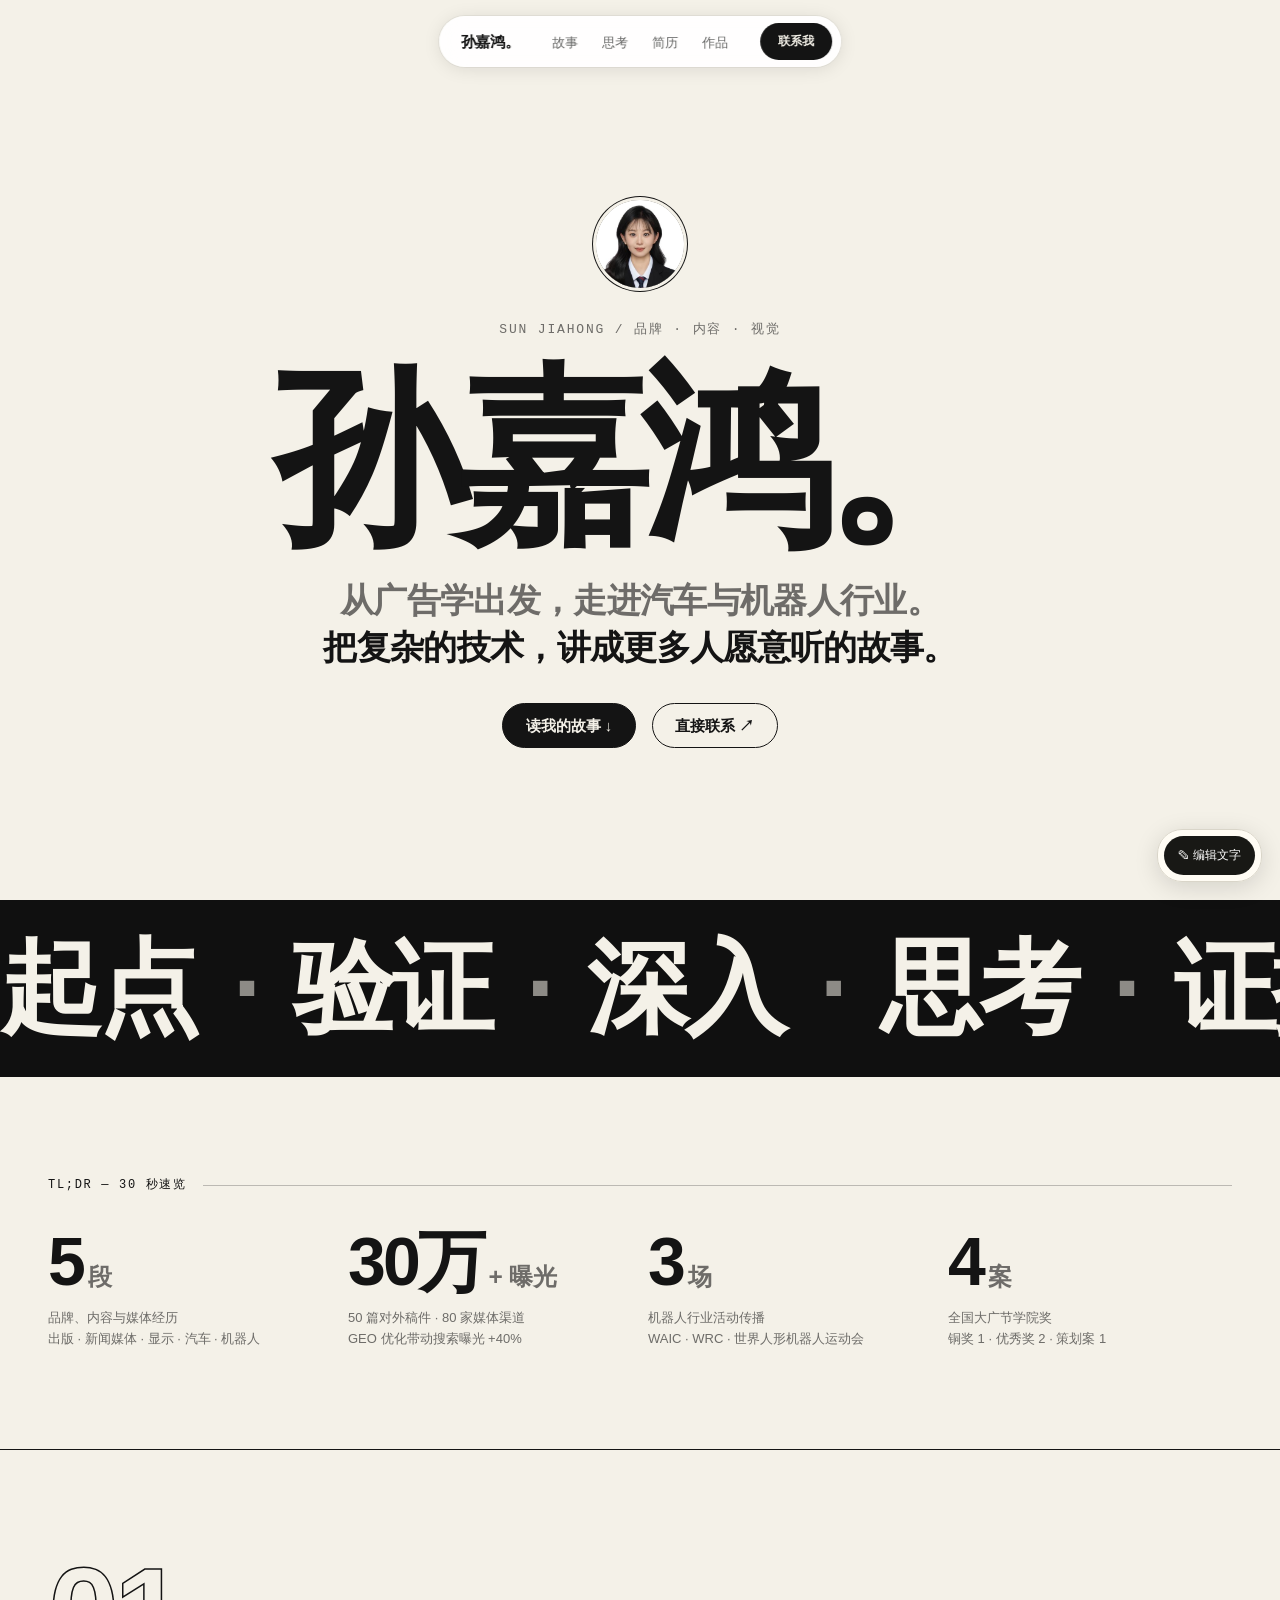
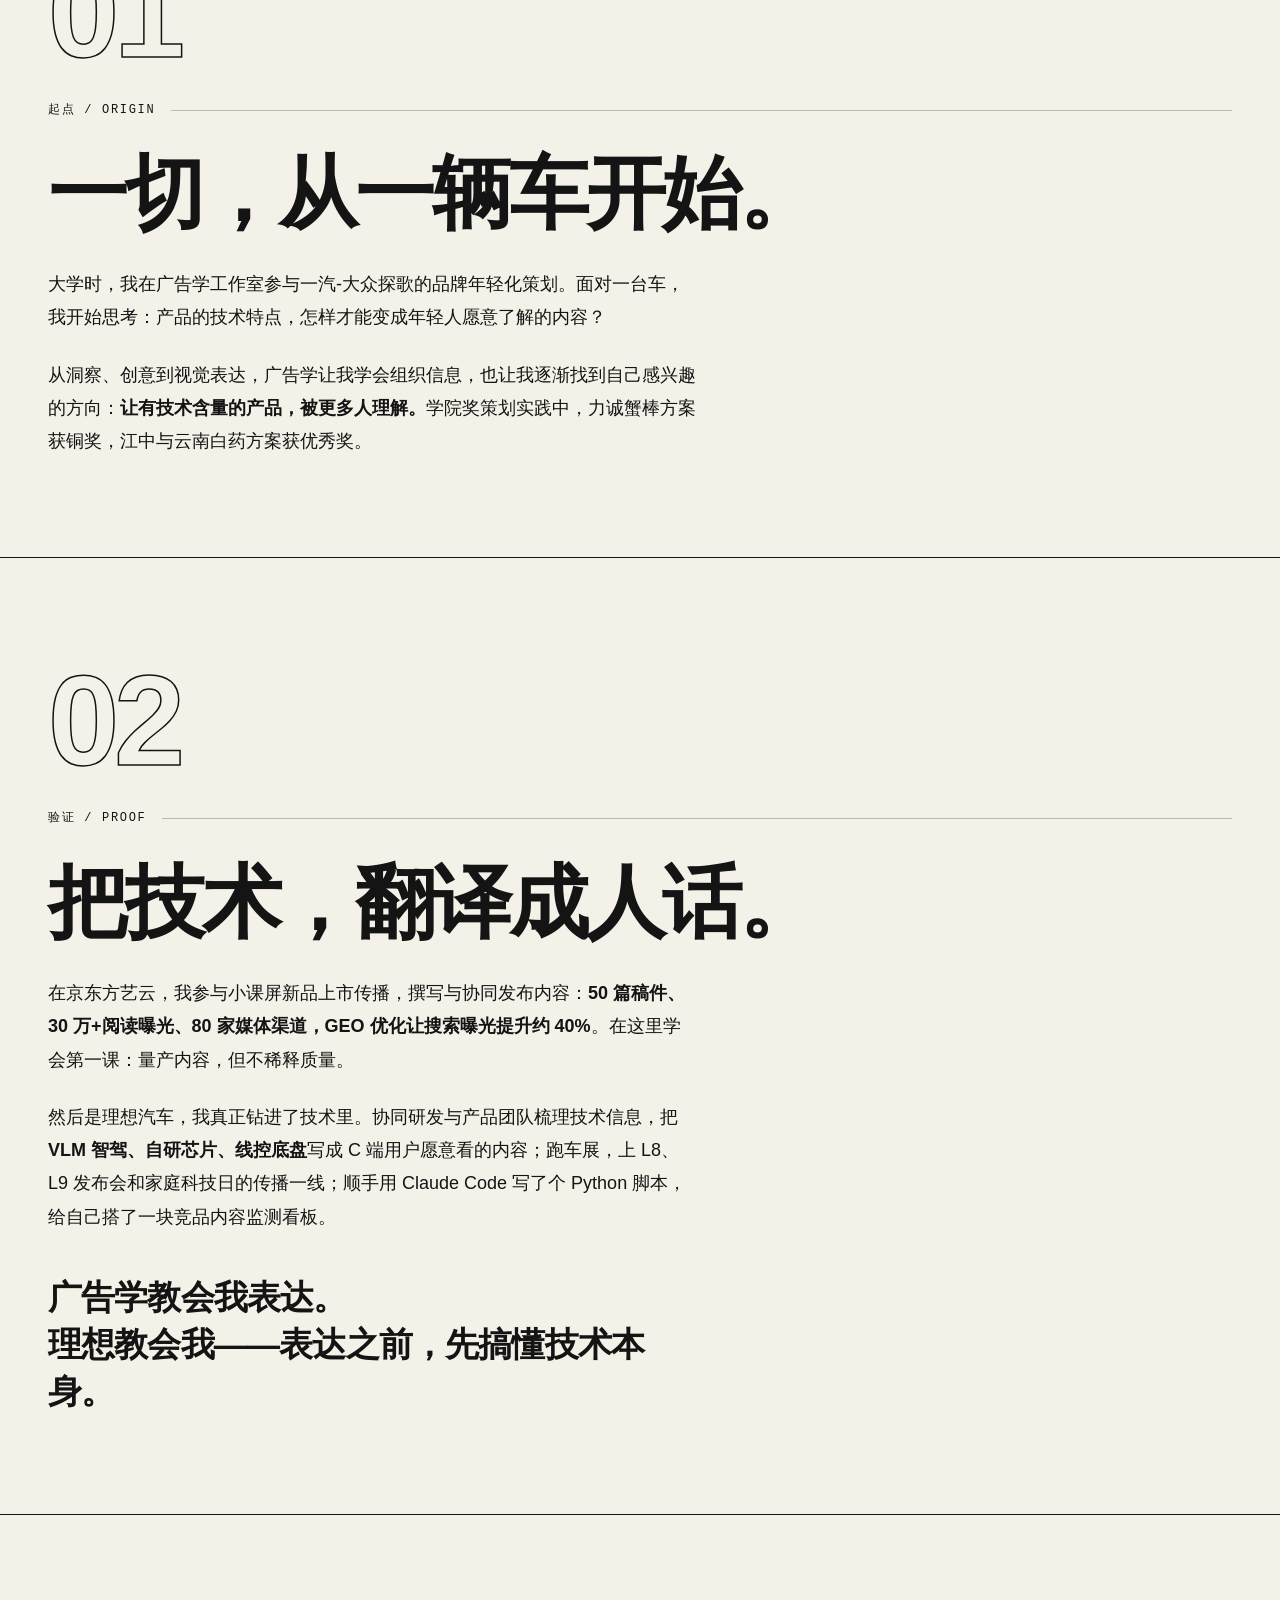
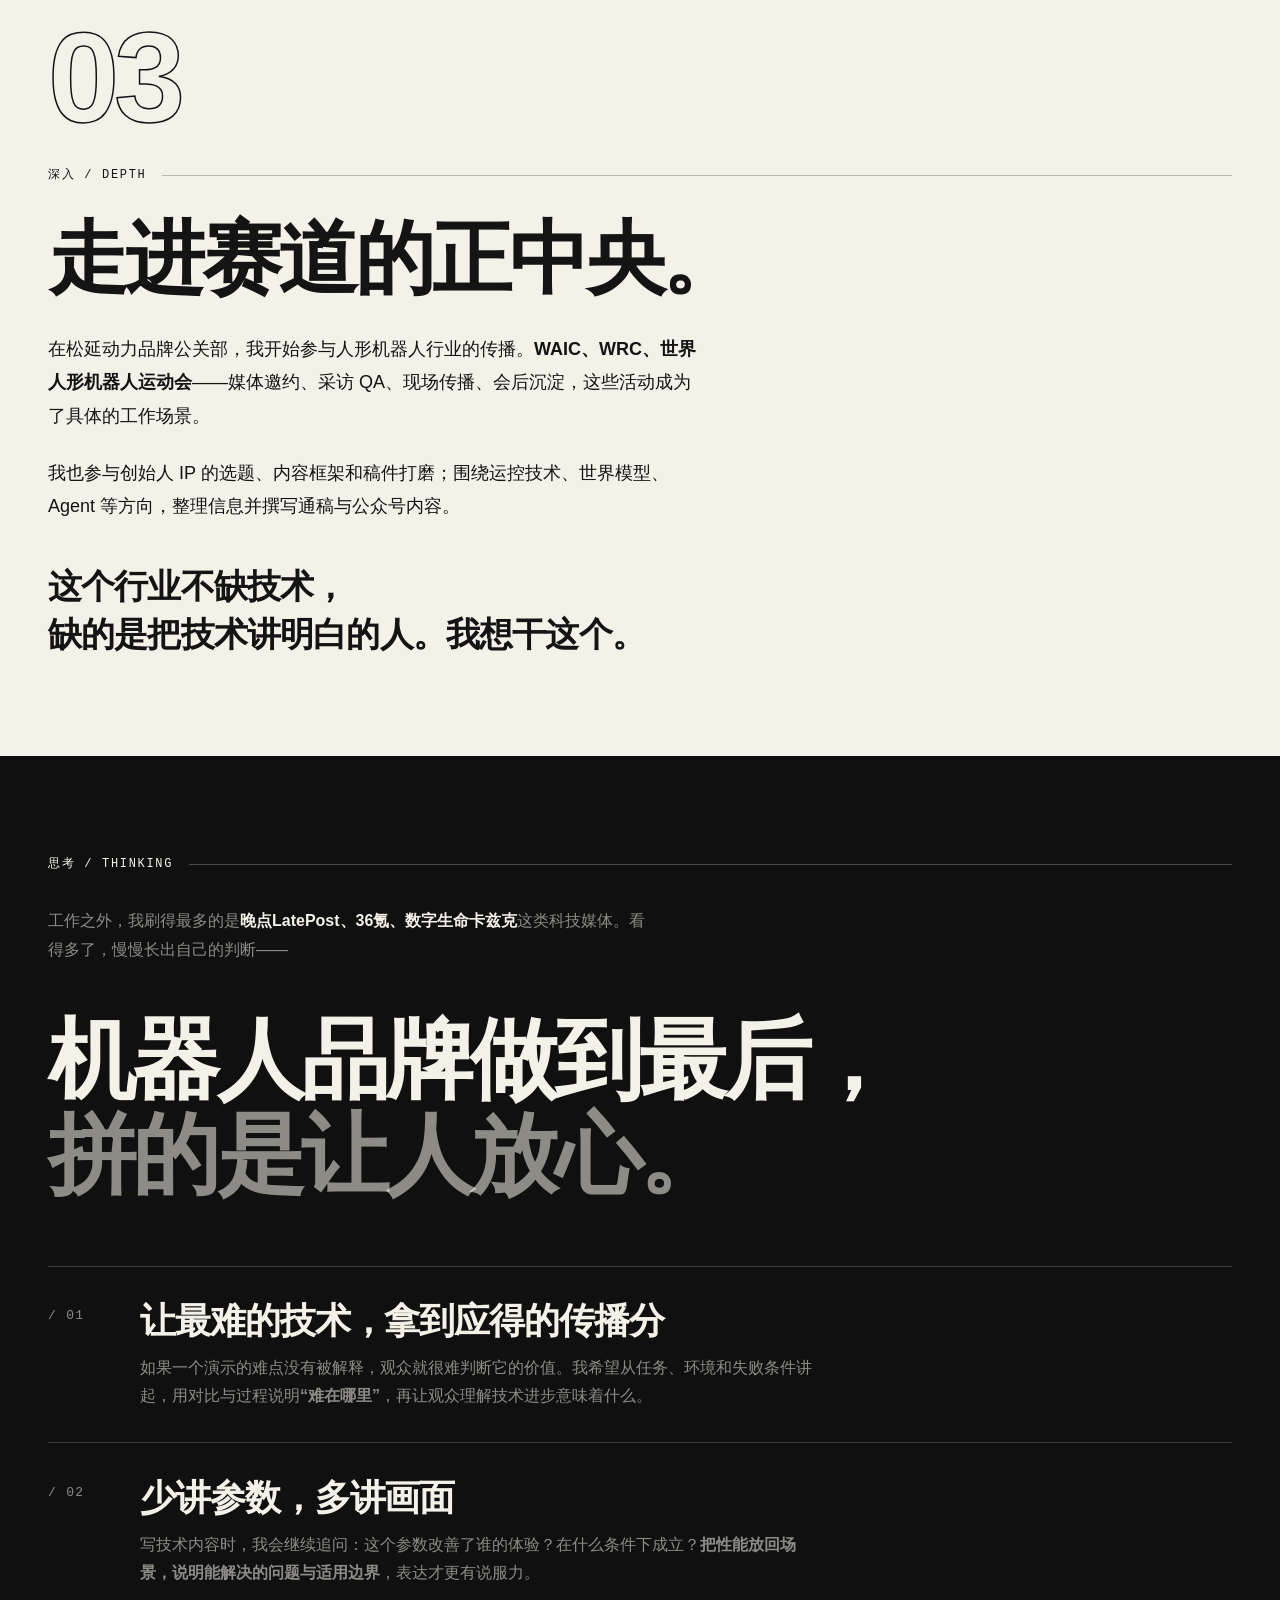
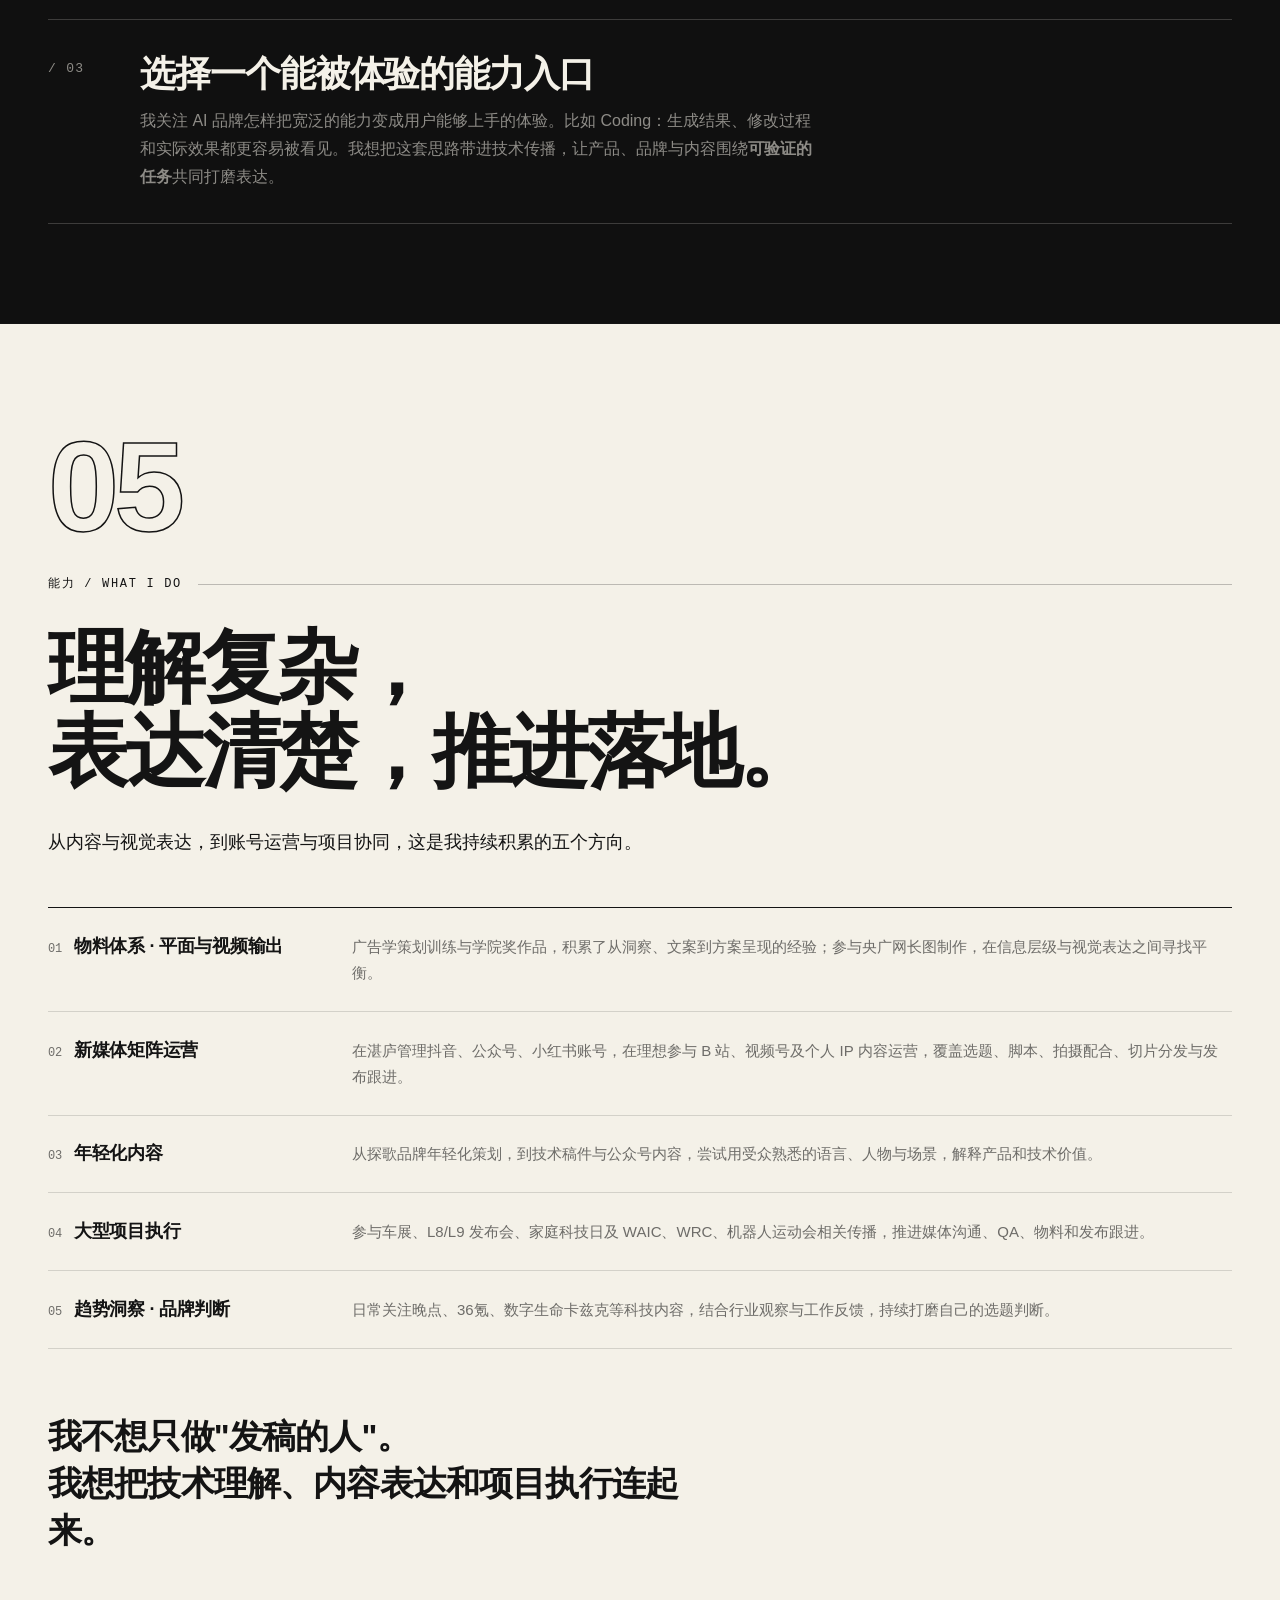
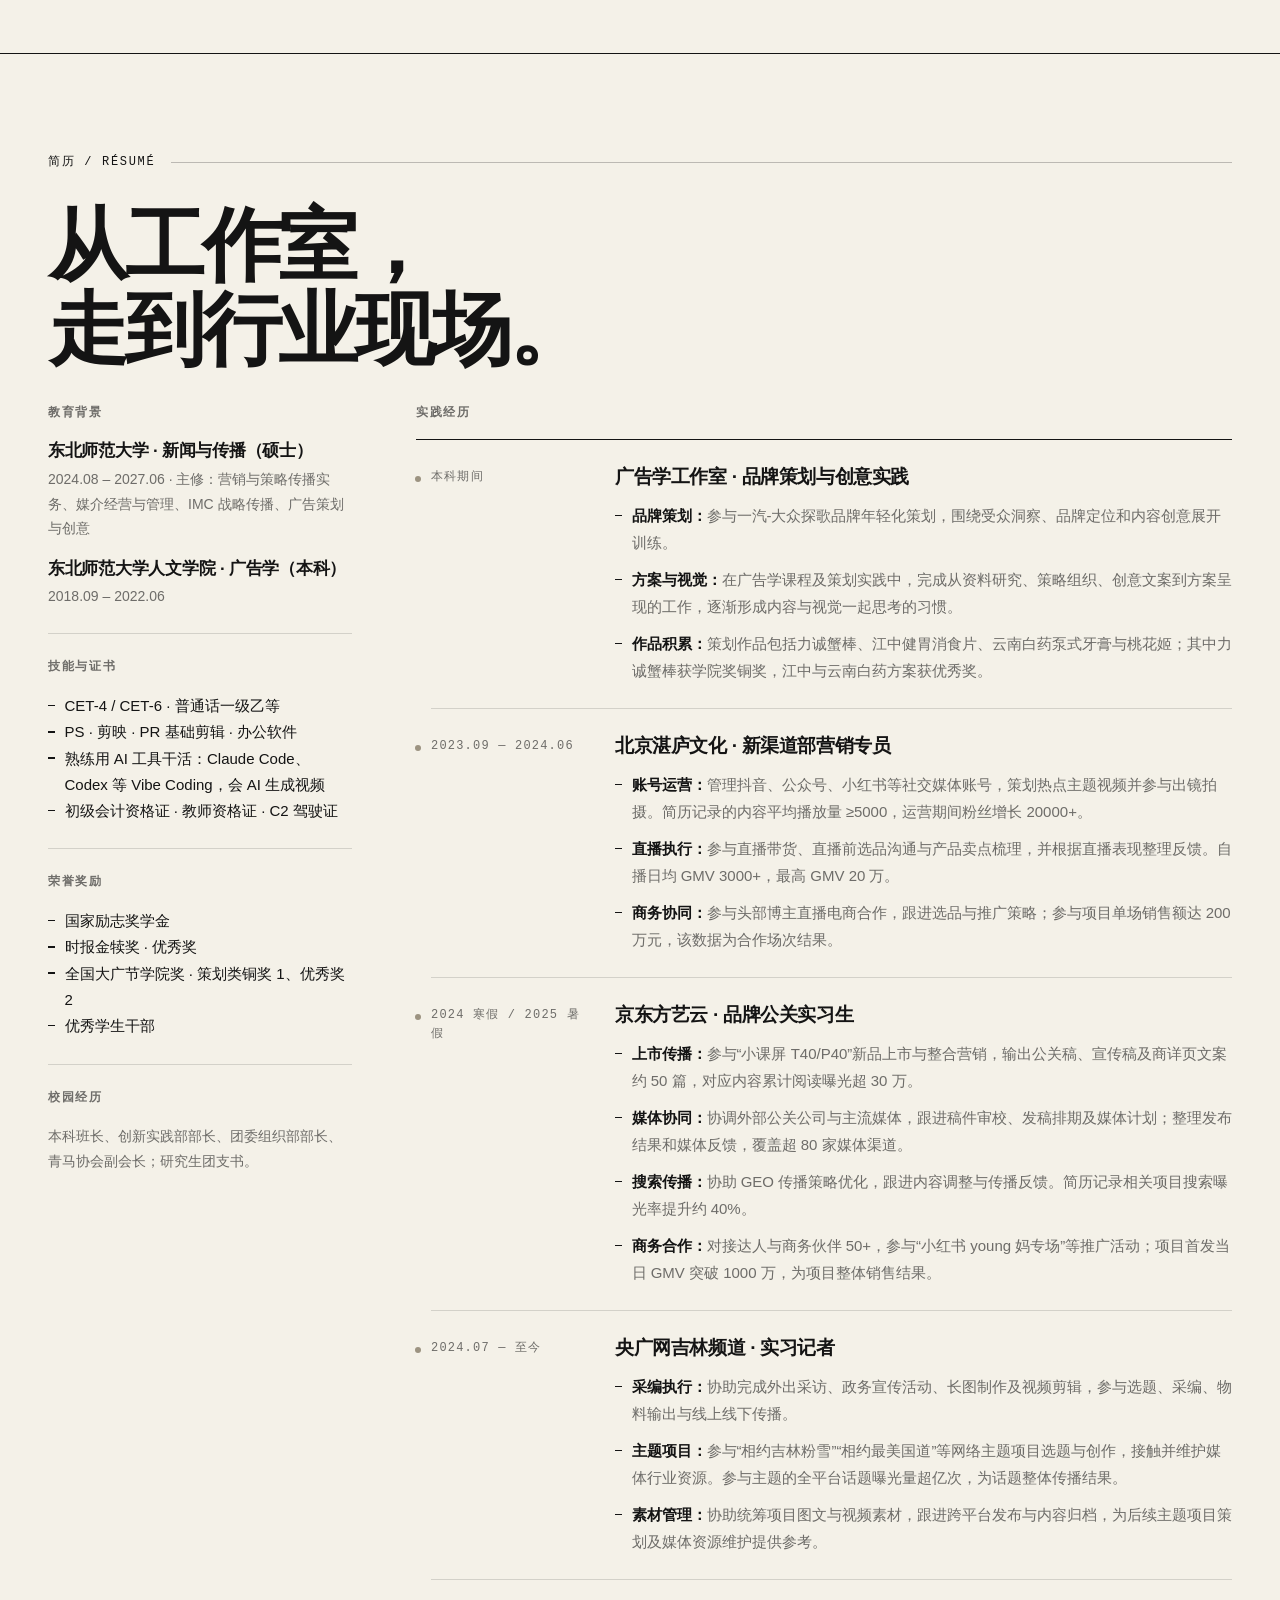
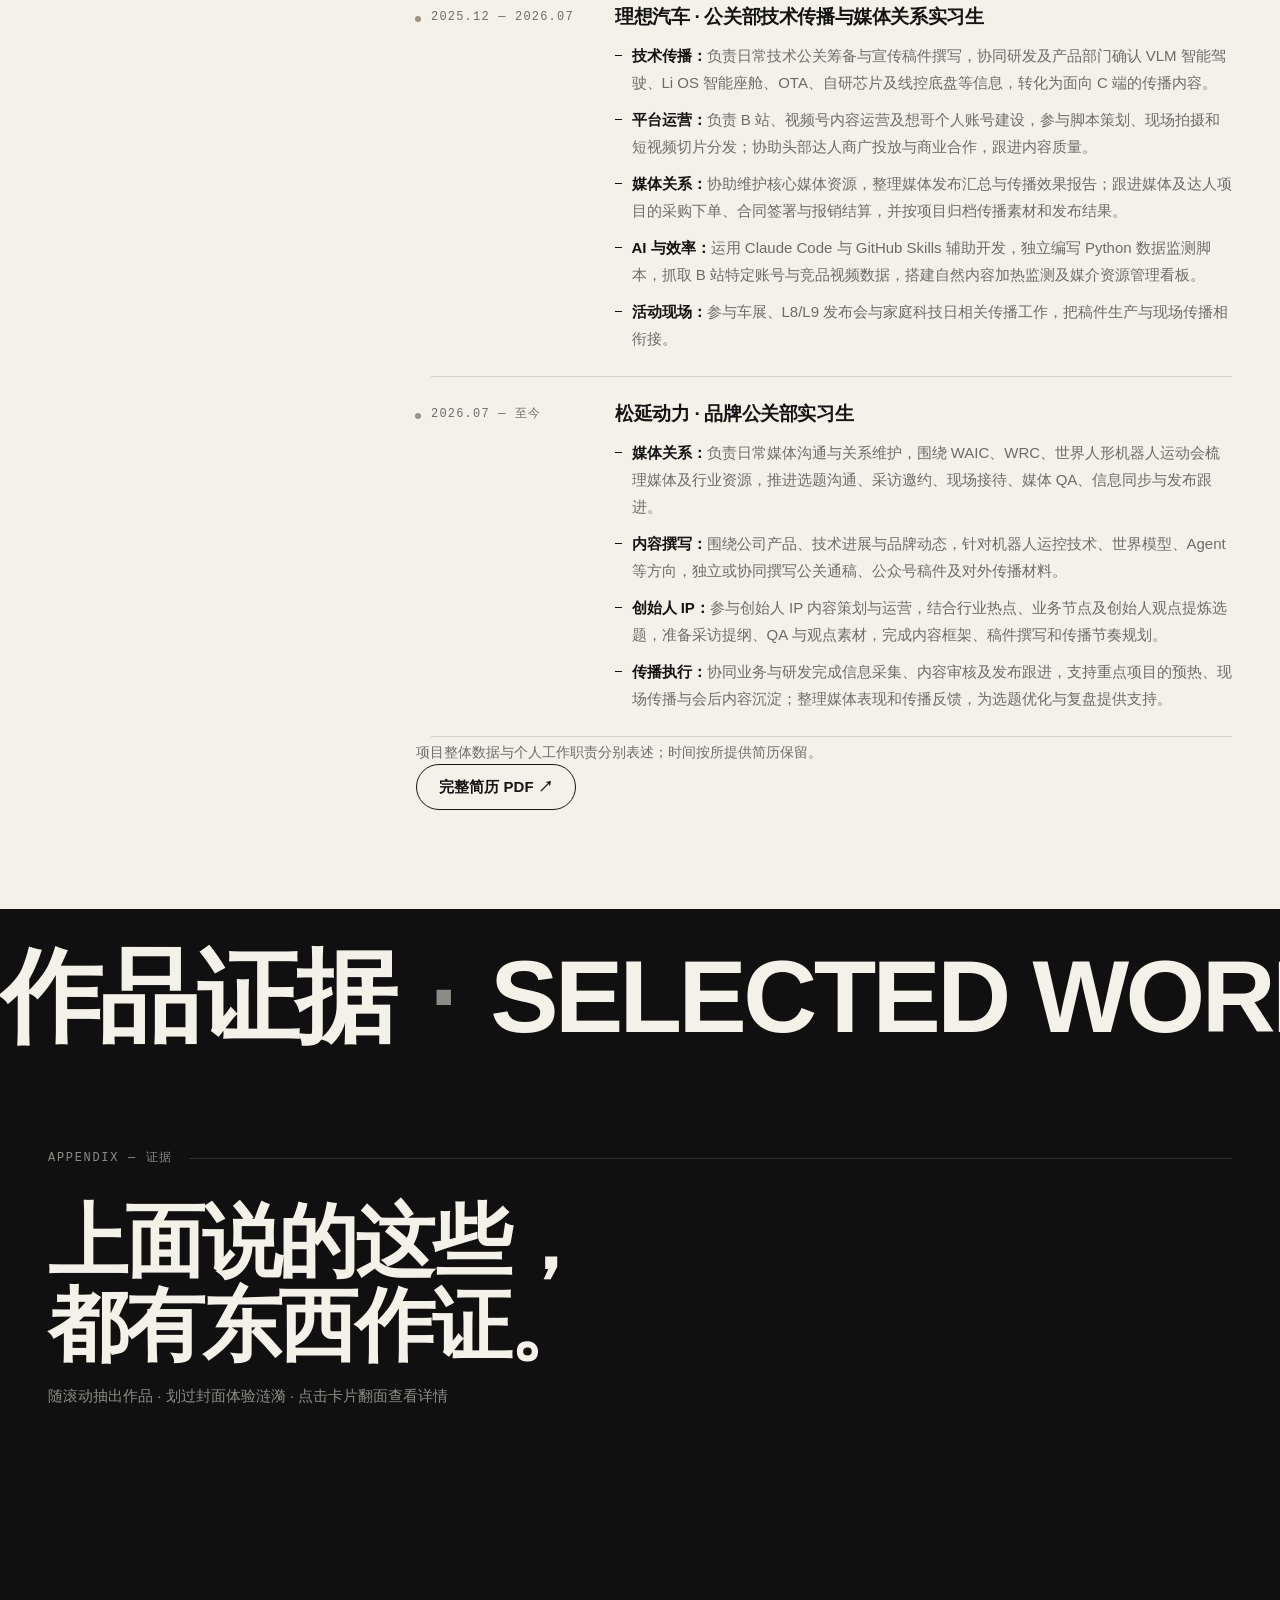
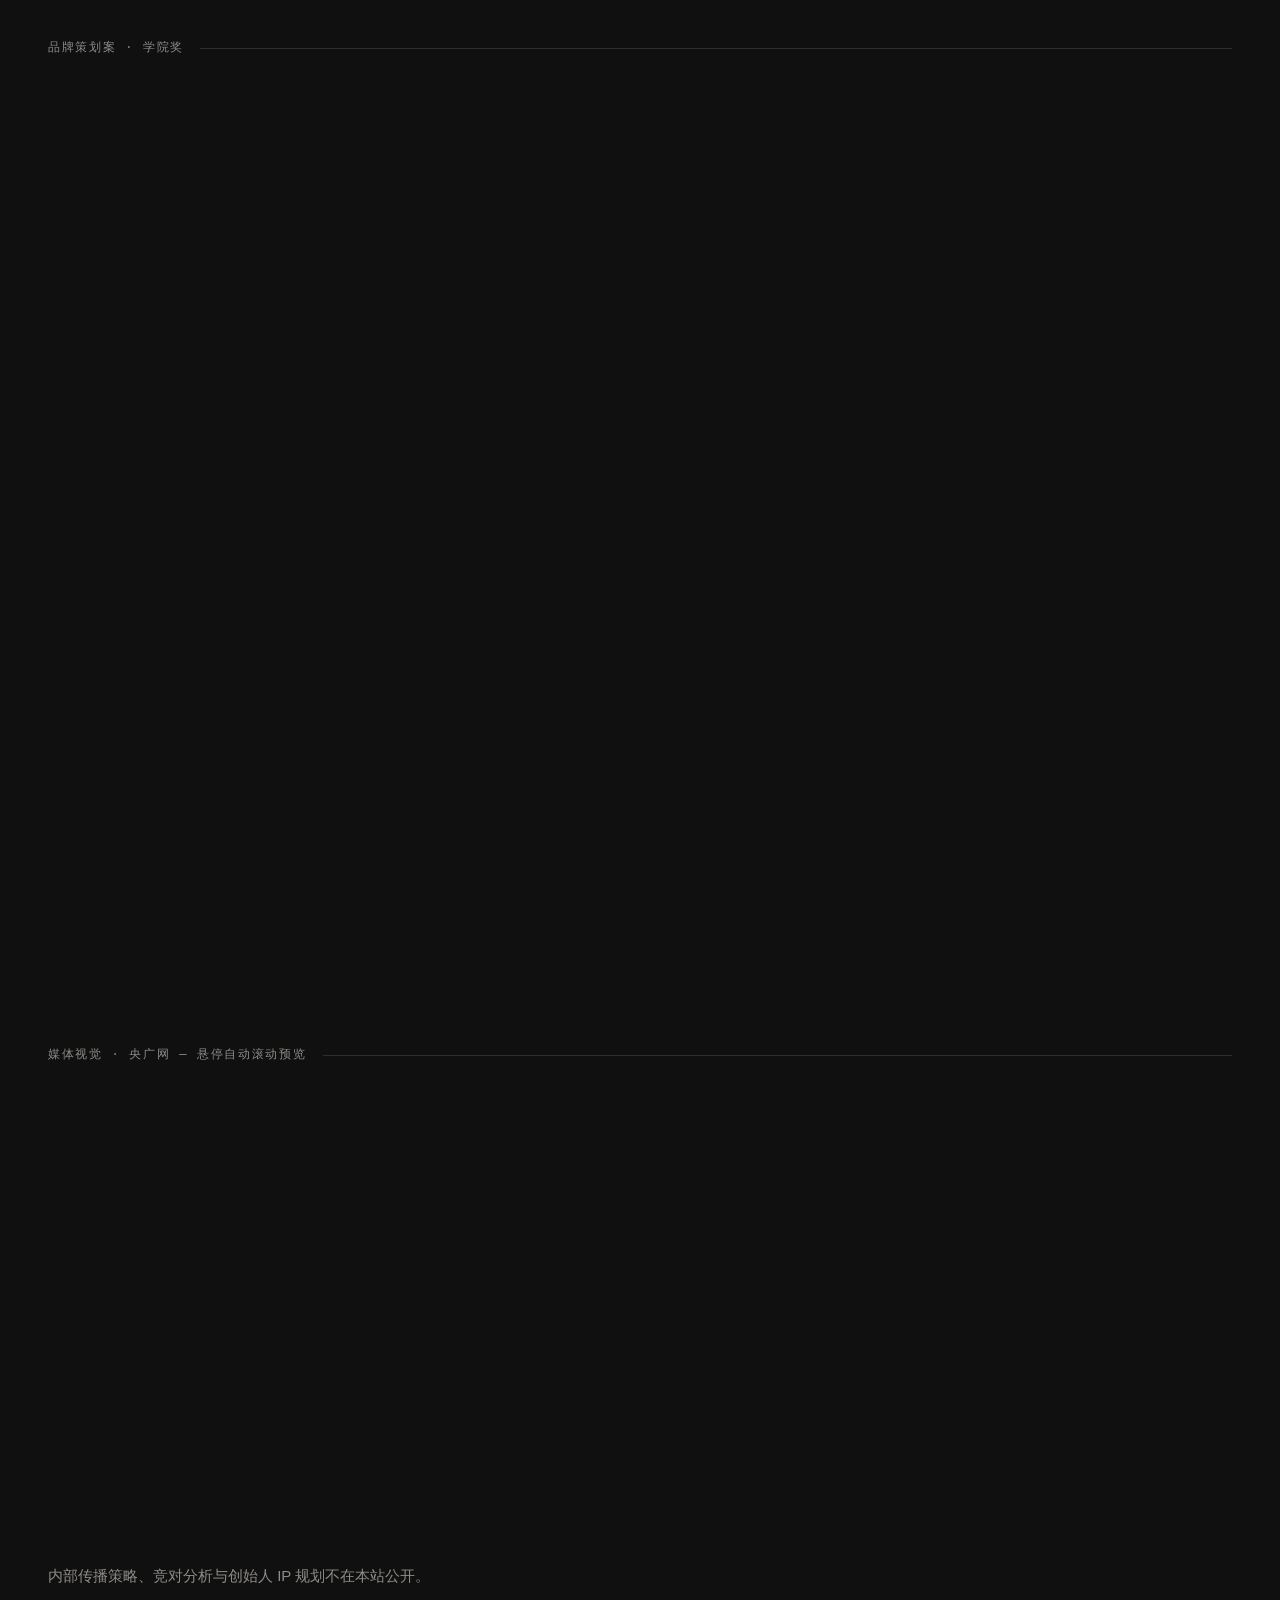
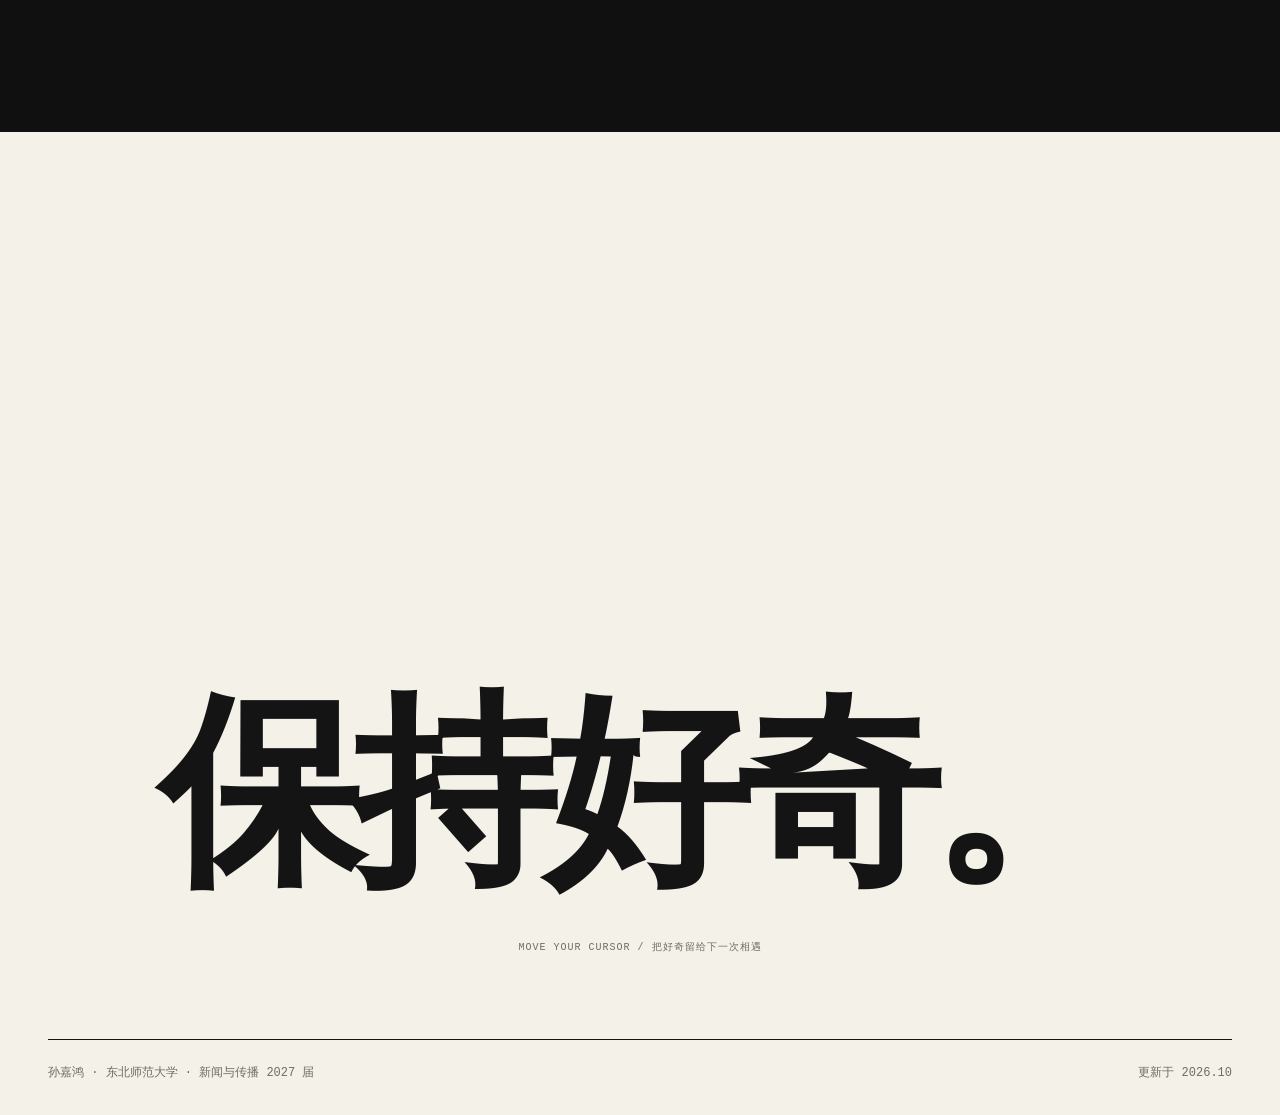
==== index.html @ dad691e2 "Initial commit: personal portfolio site (static build)" ====
<!DOCTYPE html>
<html lang="zh-CN">
<head>
<meta charset="UTF-8">
<meta name="viewport" content="width=device-width, initial-scale=1.0">
<title>孙嘉鸿｜品牌、内容与视觉</title>
<meta name="description" content="孙嘉鸿的职业叙事作品集：从广告学到人形机器人赛道，一个技术品牌传播者的起点、验证、深入与思考。">
<style>
/* ============ TOKENS (paper & ink) ============ */
:root{
  --paper: #f4f1e8;
  --paper-soft: #ece9de;
  --ink: #141414;
  --ink-dim: rgba(20,20,20,0.6);
  --ink-faint: rgba(20,20,20,0.14);
  --black: #101010;
  --onblack: #f4f1e8;
  --onblack-dim: rgba(244,241,232,0.55);
  --f-system: -apple-system, BlinkMacSystemFont, "SF Pro Display", "SF Pro Text", "PingFang SC", "Hiragino Sans GB", "Microsoft YaHei", "Noto Sans SC", sans-serif;
  --f-mono: ui-monospace, "SF Mono", Menlo, Consolas, monospace;
  --ease-out: cubic-bezier(0.22, 1, 0.36, 1);
  --s2:.5rem; --s3:.75rem; --s4:1rem; --s6:1.5rem; --s8:2rem; --s12:3rem; --s16:4rem; --s20:5rem;
}
/* ============ BASE ============ */
*,*::before,*::after{ box-sizing: border-box; margin: 0; padding: 0; }
html{ scroll-behavior: smooth; scroll-padding-top: 5rem; }
body{
  background: var(--paper); color: var(--ink);
  font-family: var(--f-system); font-size: 1.0625rem; line-height: 1.6;
  -webkit-font-smoothing: antialiased; -moz-osx-font-smoothing: grayscale;
  overflow-x: hidden;
}
::selection{ background: var(--ink); color: var(--paper); }
img{ max-width: 100%; display: block; }
a{ color: inherit; text-decoration: none; }
a:focus-visible{ outline: 2px solid var(--ink); outline-offset: 3px; }
.wrap{ width: min(100% - 2.5rem, 74rem); margin-inline: auto; }
.mono{ font-family: var(--f-mono); }
/* ============ PILL NAV ============ */
.nav{
  position: fixed; top: 1rem; left: 50%; transform: translateX(-50%); z-index: 50;
  background: rgba(255,255,255,0.92);
  backdrop-filter: blur(12px); -webkit-backdrop-filter: blur(12px);
  border-radius: 999px; box-shadow: 0 2px 18px rgba(20,20,20,0.10), 0 0 0 1px rgba(20,20,20,0.05);
  padding: 0.45rem 0.55rem 0.45rem 1.35rem;
  display: flex; align-items: center; gap: clamp(0.9rem, 3vw, 2rem);
  max-width: calc(100% - 2rem); white-space: nowrap;
}
.nav-brand{ font-weight: 700; font-size: 0.9375rem; letter-spacing: -0.01em; }
.nav-links{ display: flex; gap: clamp(0.7rem, 2.4vw, 1.5rem); list-style: none; }
.nav-links a{ font-size: 0.8125rem; font-weight: 500; opacity: 0.65; transition: opacity 200ms ease; padding: 0.5rem 0; }
.nav-links a:hover{ opacity: 1; }
.nav-cta{
  background: var(--ink); color: var(--paper); font-size: 0.75rem; font-weight: 600;
  border-radius: 999px; padding: 0.55rem 1.1rem; letter-spacing: 0.02em;
  transition: transform 250ms var(--ease-out);
}
.nav-cta:hover{ transform: scale(1.04); }
/* ============ KICKER (mono label + hairline) ============ */
.kick{
  display: flex; align-items: center; gap: var(--s4);
  font-family: var(--f-mono); font-size: 0.75rem; letter-spacing: 0.14em; text-transform: uppercase;
  margin-bottom: var(--s8);
}
.kick::after{ content: ""; flex: 1; height: 1px; background: currentColor; opacity: 0.25; }
/* ============ HERO ============ */
.hero{
  min-height: 100svh; display: flex; flex-direction: column; align-items: center; justify-content: center;
  text-align: center; padding: 7rem 1.25rem 4rem; position: relative;
}
.hero-avatar{
  width: 5.5rem; height: 5.5rem; border-radius: 50%; object-fit: cover; object-position: center 18%;
  margin-bottom: var(--s8); box-shadow: 0 0 0 3px var(--paper), 0 0 0 4px var(--ink);
}
.hero-eyebrow{ font-family: var(--f-mono); font-size: 0.8125rem; letter-spacing: 0.14em; color: var(--ink-dim); margin-bottom: var(--s6); }
.hero-title{
  font-size: clamp(4.5rem, 15vw, 12.5rem); font-weight: 800; line-height: 0.98;
  letter-spacing: -0.045em; margin-bottom: var(--s6);
}
.hero-sub{
  font-size: clamp(1.35rem, 3.4vw, 2.1rem); font-weight: 600; letter-spacing: -0.02em;
  color: var(--ink-dim); max-width: 26em; line-height: 1.4;
}
.hero-sub b{ color: var(--ink); font-weight: 700; }
.hero-links{ margin-top: var(--s8); display: flex; gap: var(--s4); flex-wrap: wrap; justify-content: center; }
.pill-link{
  display: inline-flex; align-items: center; gap: 0.4em; min-height: 44px;
  font-size: 0.9375rem; font-weight: 600; border: 1.5px solid var(--ink); border-radius: 999px;
  padding: 0.6rem 1.4rem; transition: background 250ms ease, color 250ms ease, transform 250ms var(--ease-out);
}
.pill-link:hover{ background: var(--ink); color: var(--paper); transform: translateY(-2px); }
.pill-link.solid{ background: var(--ink); color: var(--paper); }
.pill-link.solid:hover{ background: transparent; color: var(--ink); }
/* ============ MARQUEE ============ */
.marquee{ background: var(--black); color: var(--onblack); overflow: hidden; }
.marquee-track{ display: flex; width: max-content; animation: mq 26s linear infinite; }
.marquee:hover .marquee-track{ animation-play-state: paused; }
.marquee-track span{
  font-size: clamp(3rem, 8vw, 6.5rem); font-weight: 800; letter-spacing: -0.035em;
  white-space: nowrap; padding: var(--s8) 0; line-height: 1.1;
}
.marquee-track i{ font-style: normal; color: var(--onblack-dim); margin: 0 0.35em; }
@keyframes mq{ to{ transform: translateX(-50%); } }
/* ============ SECTIONS ============ */
.section{ padding: clamp(4.5rem, 11vh, 8rem) 0; }
.section-dark{ background: var(--black); color: var(--onblack); }
/* ============ STATS ============ */
.stats-grid{ display: grid; grid-template-columns: repeat(2, 1fr); gap: var(--s8) var(--s4); }
@media (min-width: 760px){ .stats-grid{ grid-template-columns: repeat(4, 1fr); } }
.stat-num{ font-size: clamp(2.75rem, 5.5vw, 4.25rem); font-weight: 800; letter-spacing: -0.04em; line-height: 1; }
.stat-num .unit{ font-size: 0.36em; font-weight: 600; color: var(--ink-dim); margin-left: 0.2em; letter-spacing: 0; }
.stat-label{ margin-top: var(--s3); font-size: 0.8125rem; color: var(--ink-dim); font-weight: 500; line-height: 1.65; }
/* ============ CHAPTERS ============ */
.chapter{ border-top: 1.5px solid var(--ink); }
.ch-index{
  font-size: clamp(4rem, 10vw, 8rem); font-weight: 800; letter-spacing: -0.04em; line-height: 1;
  color: transparent; -webkit-text-stroke: 1.5px var(--ink); opacity: 0.85;
  margin-bottom: var(--s6);
}
.ch-title{
  font-size: clamp(2.5rem, 6.5vw, 5rem); font-weight: 800; line-height: 1.05;
  letter-spacing: -0.04em; margin-bottom: var(--s8); max-width: 15em;
}
.ch-body{ max-width: 36em; font-size: 1.125rem; line-height: 1.85; }
.ch-body p + p{ margin-top: var(--s6); }
.ch-body .lead{
  font-size: clamp(1.5rem, 3.4vw, 2.1rem); font-weight: 700; line-height: 1.4;
  letter-spacing: -0.025em; padding-top: var(--s4);
}
.ch-body b{ font-weight: 700; }
/* ============ DARK THINKING ============ */
.dark-source{ font-size: 1rem; color: var(--onblack-dim); max-width: 38em; margin-bottom: var(--s12); line-height: 1.8; }
.dark-source b{ color: var(--onblack); font-weight: 600; }
.insight-quote{
  font-size: clamp(2.5rem, 7vw, 5.5rem); font-weight: 800; line-height: 1.08;
  letter-spacing: -0.04em; margin-bottom: var(--s16);
}
.insight-quote .thin{ color: var(--onblack-dim); }
.insight-list{ display: grid; gap: 0; border-top: 1px solid rgba(244,241,232,0.2); }
.insight{
  display: grid; grid-template-columns: 1fr; gap: var(--s3);
  padding: var(--s8) 0; border-bottom: 1px solid rgba(244,241,232,0.2);
}
.insight-num{ font-family: var(--f-mono); font-size: 0.8125rem; color: var(--onblack-dim); letter-spacing: 0.1em; }
.insight-title{ font-size: clamp(1.5rem, 3.4vw, 2.25rem); font-weight: 800; letter-spacing: -0.03em; line-height: 1.2; }
.insight-body{ font-size: 1rem; line-height: 1.75; color: var(--onblack-dim); max-width: 42rem; }
.insight-body .mono{ color: var(--onblack); font-size: 0.9em; }
@media (min-width: 800px){ .insight{ grid-template-columns: 5rem 1fr; } .insight-body{ grid-column: 2; } .insight-title{ grid-column: 2; grid-row: 1; } .insight-num{ grid-row: 1 / span 2; padding-top: 0.5em; } }
/* ============ JD MAP / BUILD ROWS ============ */
.rows{ border-top: 1.5px solid var(--ink); margin-top: var(--s12); }
.row{
  display: grid; grid-template-columns: 1fr; gap: var(--s2);
  padding: var(--s6) 0; border-bottom: 1px solid var(--ink-faint);
}
.row-key{ font-size: 1.125rem; font-weight: 700; letter-spacing: -0.015em; display: flex; align-items: baseline; gap: var(--s3); }
.row-key::before{ content: attr(data-i); font-family: var(--f-mono); font-size: 0.75rem; font-weight: 500; color: var(--ink-dim); }
.row-key .mono{ font-family: var(--f-mono); font-size: 0.75rem; font-weight: 500; color: var(--ink-dim); letter-spacing: 0.08em; }
.row-val{ font-size: 0.9375rem; color: var(--ink-dim); line-height: 1.75; }
.row-val b{ color: var(--ink); font-weight: 700; }
@media (min-width: 760px){ .row{ grid-template-columns: 17rem 1fr; gap: var(--s8); align-items: baseline; } }
</style>
<style>
/* ============ WORKS (black) ============ */
.works{ background: var(--black); color: var(--onblack); padding: 0 0 var(--s20); }
.works-inner{ padding-top: var(--s16); }
.works-head{
  font-size: clamp(2.5rem, 6.5vw, 5rem); font-weight: 800; letter-spacing: -0.04em;
  line-height: 1.05; margin-bottom: var(--s4);
}
.works-sub{ color: var(--onblack-dim); font-size: 0.9375rem; margin-bottom: var(--s16); }
.wgroup{ margin-bottom: var(--s16); }
.wgroup:last-child{ margin-bottom: 0; }
.wgrid{ display: grid; grid-template-columns: 1fr; gap: var(--s8) var(--s6); }
@media (min-width: 620px){ .wgrid{ grid-template-columns: repeat(2, 1fr); } .wcard.feat{ grid-column: 1 / -1; } }
@media (min-width: 980px){
  .wgrid.cols-3{ grid-template-columns: repeat(3, 1fr); }
  .wgrid.cols-4{ grid-template-columns: repeat(4, 1fr); }
  .wcard.feat{ grid-column: 1 / -1; }
}
.wcard{ display: block; }
.wcard-img{
  position: relative; display: block; overflow: hidden; background: #1c1c1c; border-radius: 4px;
  aspect-ratio: 4 / 3;
}
.wcard-img.tall{ aspect-ratio: 4 / 4.8; }
.wcard.feat .wcard-img{ aspect-ratio: 16 / 7; }
@media (max-width: 619px){ .wcard.feat .wcard-img{ aspect-ratio: 4 / 3; } }
.wcard-img img{
  width: 100%; height: 100%; object-fit: cover; object-position: center top;
  transition: transform 900ms var(--ease-out), opacity 500ms ease;
}
.wcard:hover .wcard-img img{ transform: scale(1.05); }
.wcard-badge{
  position: absolute; left: 0.75rem; top: 0.75rem; z-index: 1;
  font-family: var(--f-mono); font-size: 0.6875rem; letter-spacing: 0.06em;
  background: var(--paper); color: var(--ink); padding: 0.3rem 0.7rem; border-radius: 999px;
}
.wcard-cap{
  display: flex; align-items: flex-start; justify-content: space-between; gap: var(--s4);
  padding-top: var(--s4);
}
.wcard-name{ display: block; font-size: 1.0625rem; font-weight: 700; letter-spacing: -0.015em; line-height: 1.4; }
.wcard-tags{ display: block; margin-top: var(--s2); font-family: var(--f-mono); font-size: 0.6875rem; color: var(--onblack-dim); letter-spacing: 0.05em; line-height: 1.7; }
.wcard-plus{
  flex: none; width: 2.25rem; height: 2.25rem; background: var(--onblack); color: var(--ink);
  display: grid; place-items: center; font-size: 1.35rem; font-weight: 500; line-height: 1;
  transition: transform 350ms var(--ease-out);
}
.wcard:hover .wcard-plus{ transform: rotate(90deg); }
/* pan viewport for long images */
.wcard-img.pan{ aspect-ratio: auto; height: 21rem; }
.pan-viewport img{ position: absolute; top: 0; left: 0; width: 100%; height: auto; min-height: 100%; object-fit: cover; object-position: top; transition: transform 5s cubic-bezier(0.45,0,0.35,1); }
.wcard:hover .pan-viewport img{ transform: translateY(calc(21rem - 100%)); }
/* locked rows on black */
.locked-list{ display: grid; gap: var(--s3); }
.locked{
  display: flex; align-items: center; justify-content: space-between; gap: var(--s4);
  border: 1.5px dashed rgba(244,241,232,0.35); border-radius: 4px; padding: var(--s5, 1.25rem) var(--s6);
}
.locked .wcard-name{ color: var(--onblack); }
.locked .wcard-tags{ margin-top: var(--s2); }
.locked-tag{ font-family: var(--f-mono); font-size: 0.6875rem; letter-spacing: 0.1em; color: var(--onblack-dim); flex: none; }
/* ============ FLIP CARDS ============ */
.flip-card{ cursor: pointer; perspective: 1200px; }
.flip-card:focus-visible{ outline: 2px solid var(--onblack); outline-offset: 4px; }
.flip-inner{ position: relative; transform-style: preserve-3d; transition: transform 700ms var(--ease-out); }
.flip-card.flipped .flip-inner{ transform: rotateY(180deg); }
.flip-front{ backface-visibility: hidden; -webkit-backface-visibility: hidden; }
.flip-back{
  position: absolute; inset: 0; transform: rotateY(180deg);
  backface-visibility: hidden; -webkit-backface-visibility: hidden;
  background: var(--onblack); color: var(--ink); border-radius: 4px;
  padding: var(--s6); display: flex; flex-direction: column; gap: var(--s3);
  overflow: hidden;
}
.flip-back-kicker{ font-family: var(--f-mono); font-size: 0.6875rem; letter-spacing: 0.12em; color: var(--ink-dim); text-transform: uppercase; }
.flip-back-title{ font-size: clamp(1.125rem, 2vw, 1.5rem); font-weight: 800; letter-spacing: -0.025em; line-height: 1.3; }
.flip-back-desc{ font-size: 0.875rem; line-height: 1.75; color: var(--ink-dim); flex: 1; }
.flip-back-link{
  align-self: flex-start; font-size: 0.875rem; font-weight: 600;
  background: var(--ink); color: var(--onblack); border-radius: 999px; padding: 0.55rem 1.15rem;
  transition: transform 250ms var(--ease-out), opacity 250ms ease; min-height: 44px;
  display: inline-flex; align-items: center;
}
.flip-back-link:hover{ transform: translateX(3px); }
.flip-hint{ font-family: var(--f-mono); font-size: 0.625rem; letter-spacing: 0.1em; color: var(--onblack-dim); margin-top: var(--s2); }
/* ============ FOOTER ============ */
.footer{ padding: var(--s20) 0 var(--s8); text-align: center; }
.footer-cta{
  font-size: clamp(3rem, 10vw, 8.5rem); font-weight: 800; line-height: 1.02;
  letter-spacing: -0.045em; margin-bottom: var(--s12);
}
.footer-links{ display: flex; justify-content: center; gap: var(--s4); flex-wrap: wrap; margin-bottom: var(--s16); }
.footer-meta{
  border-top: 1.5px solid var(--ink); padding-top: var(--s6);
  display: flex; justify-content: space-between; gap: var(--s3) var(--s6); flex-wrap: wrap;
  font-family: var(--f-mono); font-size: 0.75rem; color: var(--ink-dim); text-align: left;
}
/* ============ RESUME ============ */
.res-grid{ display: grid; grid-template-columns: 1fr; gap: var(--s12); }
@media (min-width: 900px){ .res-grid{ grid-template-columns: 19rem 1fr; gap: var(--s16); } }
.res-block{ padding: var(--s6) 0; border-top: 1px solid var(--ink-faint); }
.res-block:first-child{ border-top: none; padding-top: 0; }
.res-h{ font-family: var(--f-mono); font-size: 0.75rem; letter-spacing: 0.14em; text-transform: uppercase; color: var(--ink-dim); margin-bottom: var(--s4); }
.res-item + .res-item{ margin-top: var(--s4); }
.res-item-title{ font-weight: 700; font-size: 1.0625rem; letter-spacing: -0.015em; line-height: 1.45; }
.res-item-sub{ font-size: 0.875rem; color: var(--ink-dim); line-height: 1.75; margin-top: 0.2rem; }
.res-list{ list-style: none; }
.res-li{ font-size: 0.9375rem; line-height: 1.75; padding-left: 1.1em; position: relative; }
.res-li::before{ content: ""; position: absolute; left: 0; top: 0.78em; width: 0.45em; height: 1.5px; background: var(--ink); }
.exp-list{ border-top: 1.5px solid var(--ink); }
.exp{ display: grid; grid-template-columns: 1fr; gap: var(--s2); padding: var(--s6) 0; border-bottom: 1px solid var(--ink-faint); }
.exp-date{ font-size: 0.75rem; letter-spacing: 0.1em; color: var(--ink-dim); padding-top: 0.35em; }
.exp-org{ font-size: 1.25rem; font-weight: 800; letter-spacing: -0.02em; line-height: 1.35; margin-bottom: var(--s3); }
.exp-body ul{ list-style: none; }
.exp-li{ font-size: 0.9375rem; line-height: 1.8; color: var(--ink-dim); padding-left: 1.1em; position: relative; }
.exp-li b{ color: var(--ink); font-weight: 700; }
.exp-li::before{ content: ""; position: absolute; left: 0; top: 0.86em; width: 0.45em; height: 1.5px; background: var(--ink); }
@media (min-width: 760px){ .exp{ grid-template-columns: 9.5rem 1fr; gap: var(--s8); } }
/* ============ TEXT EDIT MODE ============ */
.edit-bar{
  position: fixed; right: 1rem; bottom: 1rem; z-index: 60;
  display: flex; align-items: center; gap: 0.5rem;
  font-family: var(--f-mono); font-size: 0.75rem;
}
.edit-btn{
  border: none; cursor: pointer; border-radius: 999px; padding: 0.6rem 1.15rem;
  background: var(--ink); color: var(--paper); font: inherit; font-weight: 600;
  box-shadow: 0 4px 18px rgba(20,20,20,0.25);
  transition: transform 250ms var(--ease-out); min-height: 44px;
}
.edit-btn:hover{ transform: translateY(-2px); }
.edit-btn.ghost{ background: rgba(255,255,255,0.94); color: var(--ink); box-shadow: 0 0 0 1px rgba(20,20,20,0.15); }
.edit-hint{
  background: rgba(255,255,255,0.94); border-radius: 999px; padding: 0.55rem 1rem;
  box-shadow: 0 0 0 1px rgba(20,20,20,0.12); color: var(--ink-dim); letter-spacing: 0.02em;
}
body.editing [contenteditable="true"]{
  outline: 1.5px dashed rgba(20,20,20,0.4); outline-offset: 3px; border-radius: 2px; cursor: text;
}
body.editing [contenteditable="true"]:hover{ background: rgba(20,20,20,0.05); }
body.editing [contenteditable="true"]:focus{ outline: 1.5px solid var(--ink); background: rgba(20,20,20,0.03); }
.section-dark body.editing [contenteditable="true"]{ outline-color: rgba(244,241,232,0.5); }
body.editing .section-dark [contenteditable="true"],
body.editing .works [contenteditable="true"]{ outline-color: rgba(244,241,232,0.5); }
body.editing .section-dark [contenteditable="true"]:hover,
body.editing .works [contenteditable="true"]:hover{ background: rgba(244,241,232,0.08); }
.edit-toast{
  position: fixed; left: 50%; bottom: 4.75rem; transform: translateX(-50%) translateY(8px);
  background: var(--ink); color: var(--paper); font-family: var(--f-mono); font-size: 0.75rem;
  padding: 0.5rem 1.1rem; border-radius: 999px; opacity: 0; pointer-events: none;
  transition: opacity 300ms ease, transform 300ms var(--ease-out); z-index: 61; letter-spacing: 0.04em;
}
.edit-toast.show{ opacity: 1; transform: translateX(-50%) translateY(0); }
.fade-up{ will-change: transform, opacity; }
@media (prefers-reduced-motion: reduce){
  *,*::before,*::after{ animation-duration: 0.01ms !important; animation-iteration-count: 1 !important; transition-duration: 0.01ms !important; }
  html{ scroll-behavior: auto; }
}
</style>
<link rel="stylesheet" href="/personal/editor.css">
</head>
<body>

<nav class="nav">
  <a class="nav-brand" href="#top">孙嘉鸿。</a>
  <ul class="nav-links">
    <li><a href="#ch1">故事</a></li>
    <li><a href="#ch4">思考</a></li>
    <li><a href="#resume">简历</a></li>
    <li><a href="#works">作品</a></li>
  </ul>
  <a class="nav-cta" href="#contact">联系我</a>
</nav>

<!-- ============ HERO ============ -->
<header class="hero" id="top">
  <img class="hero-avatar hero-in" src="/portrait.png" alt="孙嘉鸿">
  <p class="hero-eyebrow hero-in">SUN JIAHONG / 品牌 · 内容 · 视觉</p>
  <h1 class="hero-title hero-in">孙嘉鸿。</h1>
  <p class="hero-sub hero-in">从广告学出发，走进汽车与机器人行业。<br><b>把复杂的技术，讲成更多人愿意听的故事。</b></p>
  <div class="hero-links hero-in">
    <a class="pill-link solid" href="#ch1">读我的故事 ↓</a>
    <a class="pill-link" href="#contact">直接联系 ↗</a>
  </div>
</header>

<!-- ============ MARQUEE 01 ============ -->
<div class="marquee" aria-hidden="true">
  <div class="marquee-track">
    <span>起点<i>·</i>验证<i>·</i>深入<i>·</i>思考<i>·</i>证据<i>·</i></span>
    <span>起点<i>·</i>验证<i>·</i>深入<i>·</i>思考<i>·</i>证据<i>·</i></span>
  </div>
</div>

<!-- ============ TLDR STATS ============ -->
<section class="section" aria-label="速览">
  <div class="wrap">
    <p class="kick fade-up">TL;DR — 30 秒速览</p>
    <div class="stats-grid">
      <div class="fade-up">
        <p class="stat-num">5<span class="unit">段</span></p>
        <p class="stat-label">品牌、内容与媒体经历<br>出版 · 新闻媒体 · 显示 · 汽车 · 机器人</p>
      </div>
      <div class="fade-up">
        <p class="stat-num">30万<span class="unit">+ 曝光</span></p>
        <p class="stat-label">50 篇对外稿件 · 80 家媒体渠道<br>GEO 优化带动搜索曝光 +40%</p>
      </div>
      <div class="fade-up">
        <p class="stat-num">3<span class="unit">场</span></p>
        <p class="stat-label">机器人行业活动传播<br>WAIC · WRC · 世界人形机器人运动会</p>
      </div>
      <div class="fade-up">
        <p class="stat-num">4<span class="unit">案</span></p>
        <p class="stat-label">全国大广节学院奖<br>铜奖 1 · 优秀奖 2 · 策划案 1</p>
      </div>
    </div>
  </div>
</section>

<!-- ============ CHAPTER 01 ============ -->
<section class="section chapter" id="ch1">
  <div class="wrap">
    <p class="ch-index fade-up" aria-hidden="true">01</p>
    <p class="kick fade-up">起点 / ORIGIN</p>
    <h2 class="ch-title fade-up">一切，从一辆车开始。</h2>
    <div class="ch-body fade-up">
      <p>大学时，我在广告学工作室参与一汽-大众探歌的品牌年轻化策划。面对一台车，我开始思考：产品的技术特点，怎样才能变成年轻人愿意了解的内容？</p>
      <p>从洞察、创意到视觉表达，广告学让我学会组织信息，也让我逐渐找到自己感兴趣的方向：<b>让有技术含量的产品，被更多人理解。</b>学院奖策划实践中，力诚蟹棒方案获铜奖，江中与云南白药方案获优秀奖。</p>
    </div>
  </div>
</section>

<!-- ============ CHAPTER 02 ============ -->
<section class="section chapter" id="ch2">
  <div class="wrap">
    <p class="ch-index fade-up" aria-hidden="true">02</p>
    <p class="kick fade-up">验证 / PROOF</p>
    <h2 class="ch-title fade-up">把技术，翻译成人话。</h2>
    <div class="ch-body fade-up">
      <p>在京东方艺云，我参与小课屏新品上市传播，撰写与协同发布内容：<b>50 篇稿件、30 万+阅读曝光、80 家媒体渠道，GEO 优化让搜索曝光提升约 40%</b>。在这里学会第一课：量产内容，但不稀释质量。</p>
      <p>然后是理想汽车，我真正钻进了技术里。协同研发与产品团队梳理技术信息，把 <b>VLM 智驾、自研芯片、线控底盘</b>写成 C 端用户愿意看的内容；跑车展，上 L8、L9 发布会和家庭科技日的传播一线；顺手用 Claude Code 写了个 Python 脚本，给自己搭了一块竞品内容监测看板。</p>
      <p class="lead">广告学教会我表达。<br>理想教会我——表达之前，先搞懂技术本身。</p>
    </div>
  </div>
</section>

<!-- ============ CHAPTER 03 ============ -->
<section class="section chapter" id="ch3">
  <div class="wrap">
    <p class="ch-index fade-up" aria-hidden="true">03</p>
    <p class="kick fade-up">深入 / DEPTH</p>
    <h2 class="ch-title fade-up">走进赛道的正中央。</h2>
    <div class="ch-body fade-up">
      <p>在松延动力品牌公关部，我开始参与人形机器人行业的传播。<b>WAIC、WRC、世界人形机器人运动会</b>——媒体邀约、采访 QA、现场传播、会后沉淀，这些活动成为了具体的工作场景。</p>
      <p>我也参与创始人 IP 的选题、内容框架和稿件打磨；围绕运控技术、世界模型、Agent 等方向，整理信息并撰写通稿与公众号内容。</p>
      <p class="lead">这个行业不缺技术，<br>缺的是<b>把技术讲明白的人</b>。我想干这个。</p>
    </div>
  </div>
</section>

<!-- ============ CHAPTER 04 (DARK) ============ -->
<section class="section section-dark" id="ch4">
  <div class="wrap">
    <p class="kick fade-up">思考 / THINKING</p>
    <p class="dark-source fade-up">工作之外，我刷得最多的是<b>晚点LatePost、36氪、数字生命卡兹克</b>这类科技媒体。看得多了，慢慢长出自己的判断——</p>
    <p class="insight-quote fade-up">机器人品牌做到最后，<br><span class="thin">拼的是让人放心。</span></p>
    <div class="insight-list">
      <div class="insight fade-up">
        <span class="insight-num">/ 01</span>
        <h3 class="insight-title">让最难的技术，拿到应得的传播分</h3>
        <p class="insight-body">如果一个演示的难点没有被解释，观众就很难判断它的价值。我希望从任务、环境和失败条件讲起，用对比与过程说明<b>“难在哪里”</b>，再让观众理解技术进步意味着什么。</p>
      </div>
      <div class="insight fade-up">
        <span class="insight-num">/ 02</span>
        <h3 class="insight-title">少讲参数，多讲画面</h3>
        <p class="insight-body">写技术内容时，我会继续追问：这个参数改善了谁的体验？在什么条件下成立？<b>把性能放回场景，说明能解决的问题与适用边界</b>，表达才更有说服力。</p>
      </div>
      <div class="insight fade-up">
        <span class="insight-num">/ 03</span>
        <h3 class="insight-title">选择一个能被体验的能力入口</h3>
        <p class="insight-body">我关注 AI 品牌怎样把宽泛的能力变成用户能够上手的体验。比如 Coding：生成结果、修改过程和实际效果都更容易被看见。我想把这套思路带进技术传播，让产品、品牌与内容围绕<b>可验证的任务</b>共同打磨表达。</p>
      </div>
    </div>
  </div>
</section>

<!-- ============ EPILOGUE ============ -->
<section class="section chapter" id="ch5">
  <div class="wrap">
    <p class="ch-index fade-up" aria-hidden="true">05</p>
    <p class="kick fade-up">能力 / WHAT I DO</p>
    <h2 class="ch-title fade-up">理解复杂，<br>表达清楚，推进落地。</h2>
    <div class="ch-body fade-up">
      <p>从内容与视觉表达，到账号运营与项目协同，这是我持续积累的五个方向。</p>
    </div>
    <div class="rows">
      <div class="row fade-up">
        <span class="row-key" data-i="01">物料体系 · 平面与视频输出</span>
        <span class="row-val">广告学策划训练与学院奖作品，积累了从洞察、文案到方案呈现的经验；参与央广网长图制作，在信息层级与视觉表达之间寻找平衡。</span>
      </div>
      <div class="row fade-up">
        <span class="row-key" data-i="02">新媒体矩阵运营</span>
        <span class="row-val">在湛庐管理抖音、公众号、小红书账号，在理想参与 B 站、视频号及个人 IP 内容运营，覆盖选题、脚本、拍摄配合、切片分发与发布跟进。</span>
      </div>
      <div class="row fade-up">
        <span class="row-key" data-i="03">年轻化内容</span>
        <span class="row-val">从探歌品牌年轻化策划，到技术稿件与公众号内容，尝试用受众熟悉的语言、人物与场景，解释产品和技术价值。</span>
      </div>
      <div class="row fade-up">
        <span class="row-key" data-i="04">大型项目执行</span>
        <span class="row-val">参与车展、L8/L9 发布会、家庭科技日及 WAIC、WRC、机器人运动会相关传播，推进媒体沟通、QA、物料和发布跟进。</span>
      </div>
      <div class="row fade-up">
        <span class="row-key" data-i="05">趋势洞察 · 品牌判断</span>
        <span class="row-val">日常关注晚点、36氪、数字生命卡兹克等科技内容，结合行业观察与工作反馈，持续打磨自己的选题判断。</span>
      </div>
    </div>
    <div class="ch-body fade-up" style="margin-top: var(--s12);">
      <p class="lead">我不想只做"发稿的人"。<br><b>我想把技术理解、内容表达和项目执行连起来。</b></p>
    </div>
  </div>
</section>

<!-- ============ RESUME ============ -->
<section class="section chapter" id="resume">
  <div class="wrap">
    <p class="kick fade-up">简历 / RÉSUMÉ</p>
    <h2 class="ch-title fade-up">从工作室，<br>走到行业现场。</h2>
    <div class="res-grid">
      <div class="res-side">
        <div class="res-block fade-up">
          <h3 class="res-h">教育背景</h3>
          <div class="res-item">
            <p class="res-item-title">东北师范大学 · 新闻与传播（硕士）</p>
            <p class="res-item-sub">2024.08 – 2027.06 · 主修：营销与策略传播实务、媒介经营与管理、IMC 战略传播、广告策划与创意</p>
          </div>
          <div class="res-item">
            <p class="res-item-title">东北师范大学人文学院 · 广告学（本科）</p>
            <p class="res-item-sub">2018.09 – 2022.06</p>
          </div>
        </div>
        <div class="res-block fade-up">
          <h3 class="res-h">技能与证书</h3>
          <ul class="res-list">
            <li class="res-li">CET-4 / CET-6 · 普通话一级乙等</li>
            <li class="res-li">PS · 剪映 · PR 基础剪辑 · 办公软件</li>
            <li class="res-li">熟练用 AI 工具干活：Claude Code、Codex 等 Vibe Coding，会 AI 生成视频</li>
            <li class="res-li">初级会计资格证 · 教师资格证 · C2 驾驶证</li>
          </ul>
        </div>
        <div class="res-block fade-up">
          <h3 class="res-h">荣誉奖励</h3>
          <ul class="res-list">
            <li class="res-li">国家励志奖学金</li>
            <li class="res-li">时报金犊奖 · 优秀奖</li>
            <li class="res-li">全国大广节学院奖 · 策划类铜奖 1、优秀奖 2</li>
            <li class="res-li">优秀学生干部</li>
          </ul>
        </div>
        <div class="res-block fade-up">
          <h3 class="res-h">校园经历</h3>
          <p class="res-item-sub">本科班长、创新实践部部长、团委组织部部长、青马协会副会长；研究生团支书。</p>
        </div>
      </div>
      <div class="res-main">
        <h3 class="res-h fade-up">实践经历</h3>
        <div class="exp-list"><article class="exp fade-up"><p class="exp-date mono" data-copy="studio-date">本科期间</p><div class="exp-body"><h4 class="exp-org" data-copy="studio-org">广告学工作室 · 品牌策划与创意实践</h4><ul><li class="exp-li"><b data-copy="studio-task-0-label">品牌策划：</b><span data-copy="studio-task-0-copy">参与一汽-大众探歌品牌年轻化策划，围绕受众洞察、品牌定位和内容创意展开训练。</span></li><li class="exp-li"><b data-copy="studio-task-1-label">方案与视觉：</b><span data-copy="studio-task-1-copy">在广告学课程及策划实践中，完成从资料研究、策略组织、创意文案到方案呈现的工作，逐渐形成内容与视觉一起思考的习惯。</span></li><li class="exp-li"><b data-copy="studio-task-2-label">作品积累：</b><span data-copy="studio-task-2-copy">策划作品包括力诚蟹棒、江中健胃消食片、云南白药泵式牙膏与桃花姬；其中力诚蟹棒获学院奖铜奖，江中与云南白药方案获优秀奖。</span></li></ul></div></article>
<article class="exp fade-up"><p class="exp-date mono" data-copy="cheers-date">2023.09 — 2024.06</p><div class="exp-body"><h4 class="exp-org" data-copy="cheers-org">北京湛庐文化 · 新渠道部营销专员</h4><ul><li class="exp-li"><b data-copy="cheers-task-0-label">账号运营：</b><span data-copy="cheers-task-0-copy">管理抖音、公众号、小红书等社交媒体账号，策划热点主题视频并参与出镜拍摄。简历记录的内容平均播放量 ≥5000，运营期间粉丝增长 20000+。</span></li><li class="exp-li"><b data-copy="cheers-task-1-label">直播执行：</b><span data-copy="cheers-task-1-copy">参与直播带货、直播前选品沟通与产品卖点梳理，并根据直播表现整理反馈。自播日均 GMV 3000+，最高 GMV 20 万。</span></li><li class="exp-li"><b data-copy="cheers-task-2-label">商务协同：</b><span data-copy="cheers-task-2-copy">参与头部博主直播电商合作，跟进选品与推广策略；参与项目单场销售额达 200 万元，该数据为合作场次结果。</span></li></ul></div></article>
<article class="exp fade-up"><p class="exp-date mono" data-copy="boe-date">2024 寒假 / 2025 暑假</p><div class="exp-body"><h4 class="exp-org" data-copy="boe-org">京东方艺云 · 品牌公关实习生</h4><ul><li class="exp-li"><b data-copy="boe-task-0-label">上市传播：</b><span data-copy="boe-task-0-copy">参与“小课屏 T40/P40”新品上市与整合营销，输出公关稿、宣传稿及商详页文案约 50 篇，对应内容累计阅读曝光超 30 万。</span></li><li class="exp-li"><b data-copy="boe-task-1-label">媒体协同：</b><span data-copy="boe-task-1-copy">协调外部公关公司与主流媒体，跟进稿件审校、发稿排期及媒体计划；整理发布结果和媒体反馈，覆盖超 80 家媒体渠道。</span></li><li class="exp-li"><b data-copy="boe-task-2-label">搜索传播：</b><span data-copy="boe-task-2-copy">协助 GEO 传播策略优化，跟进内容调整与传播反馈。简历记录相关项目搜索曝光率提升约 40%。</span></li><li class="exp-li"><b data-copy="boe-task-3-label">商务合作：</b><span data-copy="boe-task-3-copy">对接达人与商务伙伴 50+，参与“小红书 young 妈专场”等推广活动；项目首发当日 GMV 突破 1000 万，为项目整体销售结果。</span></li></ul></div></article>
<article class="exp fade-up"><p class="exp-date mono" data-copy="cnr-date">2024.07 — 至今</p><div class="exp-body"><h4 class="exp-org" data-copy="cnr-org">央广网吉林频道 · 实习记者</h4><ul><li class="exp-li"><b data-copy="cnr-task-0-label">采编执行：</b><span data-copy="cnr-task-0-copy">协助完成外出采访、政务宣传活动、长图制作及视频剪辑，参与选题、采编、物料输出与线上线下传播。</span></li><li class="exp-li"><b data-copy="cnr-task-1-label">主题项目：</b><span data-copy="cnr-task-1-copy">参与“相约吉林粉雪”“相约最美国道”等网络主题项目选题与创作，接触并维护媒体行业资源。参与主题的全平台话题曝光量超亿次，为话题整体传播结果。</span></li><li class="exp-li"><b data-copy="cnr-task-2-label">素材管理：</b><span data-copy="cnr-task-2-copy">协助统筹项目图文与视频素材，跟进跨平台发布与内容归档，为后续主题项目策划及媒体资源维护提供参考。</span></li></ul></div></article>
<article class="exp fade-up"><p class="exp-date mono" data-copy="li-auto-date">2025.12 — 2026.07</p><div class="exp-body"><h4 class="exp-org" data-copy="li-auto-org">理想汽车 · 公关部技术传播与媒体关系实习生</h4><ul><li class="exp-li"><b data-copy="li-auto-task-0-label">技术传播：</b><span data-copy="li-auto-task-0-copy">负责日常技术公关筹备与宣传稿件撰写，协同研发及产品部门确认 VLM 智能驾驶、Li OS 智能座舱、OTA、自研芯片及线控底盘等信息，转化为面向 C 端的传播内容。</span></li><li class="exp-li"><b data-copy="li-auto-task-1-label">平台运营：</b><span data-copy="li-auto-task-1-copy">负责 B 站、视频号内容运营及想哥个人账号建设，参与脚本策划、现场拍摄和短视频切片分发；协助头部达人商广投放与商业合作，跟进内容质量。</span></li><li class="exp-li"><b data-copy="li-auto-task-2-label">媒体关系：</b><span data-copy="li-auto-task-2-copy">协助维护核心媒体资源，整理媒体发布汇总与传播效果报告；跟进媒体及达人项目的采购下单、合同签署与报销结算，并按项目归档传播素材和发布结果。</span></li><li class="exp-li"><b data-copy="li-auto-task-3-label">AI 与效率：</b><span data-copy="li-auto-task-3-copy">运用 Claude Code 与 GitHub Skills 辅助开发，独立编写 Python 数据监测脚本，抓取 B 站特定账号与竞品视频数据，搭建自然内容加热监测及媒介资源管理看板。</span></li><li class="exp-li"><b data-copy="li-auto-task-4-label">活动现场：</b><span data-copy="li-auto-task-4-copy">参与车展、L8/L9 发布会与家庭科技日相关传播工作，把稿件生产与现场传播相衔接。</span></li></ul></div></article>
<article class="exp fade-up"><p class="exp-date mono" data-copy="songyan-date">2026.07 — 至今</p><div class="exp-body"><h4 class="exp-org" data-copy="songyan-org">松延动力 · 品牌公关部实习生</h4><ul><li class="exp-li"><b data-copy="songyan-task-0-label">媒体关系：</b><span data-copy="songyan-task-0-copy">负责日常媒体沟通与关系维护，围绕 WAIC、WRC、世界人形机器人运动会梳理媒体及行业资源，推进选题沟通、采访邀约、现场接待、媒体 QA、信息同步与发布跟进。</span></li><li class="exp-li"><b data-copy="songyan-task-1-label">内容撰写：</b><span data-copy="songyan-task-1-copy">围绕公司产品、技术进展与品牌动态，针对机器人运控技术、世界模型、Agent 等方向，独立或协同撰写公关通稿、公众号稿件及对外传播材料。</span></li><li class="exp-li"><b data-copy="songyan-task-2-label">创始人 IP：</b><span data-copy="songyan-task-2-copy">参与创始人 IP 内容策划与运营，结合行业热点、业务节点及创始人观点提炼选题，准备采访提纲、QA 与观点素材，完成内容框架、稿件撰写和传播节奏规划。</span></li><li class="exp-li"><b data-copy="songyan-task-3-label">传播执行：</b><span data-copy="songyan-task-3-copy">协同业务与研发完成信息采集、内容审核及发布跟进，支持重点项目的预热、现场传播与会后内容沉淀；整理媒体表现和传播反馈，为选题优化与复盘提供支持。</span></li></ul></div></article></div><p class="res-item-sub">项目整体数据与个人工作职责分别表述；时间按所提供简历保留。</p><a class="pill-link" href="/portfolio/sunjiahong-resume.pdf" target="_blank" rel="noopener">完整简历 PDF ↗</a>
      </div>
    </div>
  </div>
</section>

<!-- ============ WORKS (BLACK) ============ -->
<section class="works" id="works">
  <div class="marquee" aria-hidden="true" style="background: var(--black);">
    <div class="marquee-track">
      <span>作品证据<i>·</i>SELECTED WORKS<i>·</i>作品证据<i>·</i>SELECTED WORKS<i>·</i></span>
      <span>作品证据<i>·</i>SELECTED WORKS<i>·</i>作品证据<i>·</i>SELECTED WORKS<i>·</i></span>
    </div>
  </div>
  <div class="wrap works-inner">
    <p class="kick fade-up" style="color: var(--onblack-dim);">APPENDIX — 证据</p>
    <h2 class="works-head fade-up">上面说的这些，<br>都有东西作证。</h2>
    <p class="works-sub fade-up">随滚动抽出作品 · 划过封面体验涟漪 · 点击卡片翻面查看详情</p>

    <div class="wgroup">
      <div class="wgrid cols-3">
        <div class="wcard feat flip-card fade-up" data-flip role="button" tabindex="0" aria-label="翻面查看详情：WAIC 媒体通稿">
          <div class="flip-inner">
            <div class="flip-front">
              <span class="wcard-img"><span class="wcard-badge">松延动力 · 通稿</span><img src="/portfolio/thumbs/songyan-waic.jpg" alt="WAIC 媒体通稿预览" loading="lazy"></span>
              <span class="wcard-cap">
                <span>
                  <span class="wcard-name">WAIC 世界人工智能大会 · 媒体通稿</span>
                  <span class="wcard-tags">媒体通稿 / 人形机器人 / 展会传播</span>
                </span>
                <span class="wcard-plus">+</span>
              </span>
            </div>
            <div class="flip-back">
              <span class="flip-back-kicker">松延动力 · 媒体通稿</span>
              <h4 class="flip-back-title">WAIC 世界人工智能大会 · 媒体通稿</h4>
              <p class="flip-back-desc">围绕 WAIC 展会节点整理产品与技术信息，撰写媒体通稿，参与采访 QA、现场传播及内容发布跟进。</p>
              <a class="flip-back-link" href="/portfolio/songyan-waic-media-release.pdf" target="_blank" rel="noopener">查看原件 ↗</a>
              <span class="flip-hint">再次点击卡片返回</span>
            </div>
          </div>
        </div>
        <div class="wcard flip-card fade-up" data-flip role="button" tabindex="0" aria-label="翻面查看详情：马赫100 ISCA 2026">
          <div class="flip-inner">
            <div class="flip-front">
              <span class="wcard-img tall"><span class="wcard-badge">理想汽车 · 新闻稿</span><img src="/personal/assets/cover-mach100.jpg" alt="马赫100 ISCA 2026 稿件预览" loading="lazy"></span>
              <span class="wcard-cap">
                <span>
                  <span class="wcard-name">马赫 100 芯片论文入选 ISCA 2026</span>
                  <span class="wcard-tags">技术传播 / 自研芯片</span>
                </span>
                <span class="wcard-plus">+</span>
              </span>
            </div>
            <div class="flip-back">
              <span class="flip-back-kicker">理想汽车 · 新闻稿</span>
              <h4 class="flip-back-title">马赫 100 芯片论文入选 ISCA 2026</h4>
              <p class="flip-back-desc">计算机体系结构顶会的论文成果，写成公众读得懂的产业新闻。动笔之前，先找研发把论文啃下来。</p>
              <a class="flip-back-link" href="/portfolio/li-auto-m100-isca.docx">查看原件 ↗</a>
              <span class="flip-hint">再次点击卡片返回</span>
            </div>
          </div>
        </div>
        <div class="wcard flip-card fade-up" data-flip role="button" tabindex="0" aria-label="翻面查看详情：硅基造物志 CCU">
          <div class="flip-inner">
            <div class="flip-front">
              <span class="wcard-img tall"><span class="wcard-badge">理想汽车 · 专栏</span><img src="/personal/assets/cover-silicon-ccu.jpg" alt="硅基造物志 CCU 稿件预览" loading="lazy"></span>
              <span class="wcard-cap">
                <span>
                  <span class="wcard-name">硅基造物志 · CCU 整车算力中枢</span>
                  <span class="wcard-tags">技术专栏 / 写给 C 端看</span>
                </span>
                <span class="wcard-plus">+</span>
              </span>
            </div>
            <div class="flip-back">
              <span class="flip-back-kicker">理想汽车 · 技术专栏</span>
              <h4 class="flip-back-title">硅基造物志 · CCU 整车算力中枢</h4>
              <p class="flip-back-desc">自研技术专栏「硅基造物志」：把整车算力中枢讲成 C 端用户愿意读完的故事。</p>
              <a class="flip-back-link" href="/portfolio/li-auto-ccu.docx">查看原件 ↗</a>
              <span class="flip-hint">再次点击卡片返回</span>
            </div>
          </div>
        </div>
        <div class="wcard flip-card fade-up" data-flip role="button" tabindex="0" aria-label="翻面查看详情：硅基造物志 数据流编程">
          <div class="flip-inner">
            <div class="flip-front">
              <span class="wcard-img tall"><span class="wcard-badge">理想汽车 · 专栏</span><img src="/personal/assets/cover-silicon-dataflow.jpg" alt="硅基造物志 数据流稿件预览" loading="lazy"></span>
              <span class="wcard-cap">
                <span>
                  <span class="wcard-name">硅基造物志 · 数据流编程</span>
                  <span class="wcard-tags">技术专栏 / 写给 C 端看</span>
                </span>
                <span class="wcard-plus">+</span>
              </span>
            </div>
            <div class="flip-back">
              <span class="flip-back-kicker">理想汽车 · 技术专栏</span>
              <h4 class="flip-back-title">硅基造物志 · 数据流编程</h4>
              <p class="flip-back-desc">数据流编程的硬核概念，翻译成有画面感的科普读物。</p>
              <a class="flip-back-link" href="/portfolio/li-auto-dataflow.docx">查看原件 ↗</a>
              <span class="flip-hint">再次点击卡片返回</span>
            </div>
          </div>
        </div>
      </div>
    </div>

    <div class="wgroup"><div class="wgrid"><div class="wcard flip-card fade-up" data-flip role="button" tabindex="0" aria-label="翻面查看详情：公众号文字稿合集"><div class="flip-inner"><div class="flip-front"><span class="wcard-img doc-cover"><span>SELECTED WRITING / 内容运营</span><strong>公众号<br>文字稿合集</strong></span><span class="wcard-cap"><span><span class="wcard-name">公众号文字稿合集</span><span class="wcard-tags">显示产业 / 内容运营</span></span><span class="wcard-plus">+</span></span></div><div class="flip-back"><span class="flip-back-kicker">公众号 · 内容运营</span><h4 class="flip-back-title">公众号文字稿合集</h4><p class="flip-back-desc">围绕 AI 工厂、显示产业与生态协同持续选题，建立从行业趋势到企业价值的内容表达。</p><a class="flip-back-link" href="/portfolio/wechat-writing-collection.docx" target="_blank" rel="noopener">查看原件 ↗</a><span class="flip-hint">再次点击卡片返回</span></div></div></div></div></div>
    <div class="wgroup">
      <p class="kick fade-up" style="color: var(--onblack-dim);">品牌策划案 · 学院奖</p>
      <div class="wgrid cols-4">
        <div class="wcard feat flip-card fade-up" data-flip role="button" tabindex="0" aria-label="翻面查看详情：片仔癀皇后珍珠膏策划案">
          <div class="flip-inner">
            <div class="flip-front">
              <span class="wcard-img"><span class="wcard-badge">营销策划案</span><img src="/personal/assets/cover-pianzaihuang.jpg" alt="片仔癀皇后珍珠膏策划案封面" loading="lazy"></span>
              <span class="wcard-cap">
                <span>
                  <span class="wcard-name">国妆 4S，「珍」的有一套</span>
                  <span class="wcard-tags">片仔癀皇后珍珠膏 / 品牌营销策划 · 26 页全案</span>
                </span>
                <span class="wcard-plus">+</span>
              </span>
            </div>
            <div class="flip-back">
              <span class="flip-back-kicker">营销策划案 · 26 页全案</span>
              <h4 class="flip-back-title">国妆 4S，「珍」的有一套</h4>
              <p class="flip-back-desc">片仔癀皇后珍珠膏品牌营销策划案：国妆老字号的年轻化打法，从洞察、策略到传播执行的完整全案。</p>
              <a class="flip-back-link" href="/portfolio/pianzaihuang.pdf" target="_blank" rel="noopener">查看原件 ↗</a>
              <span class="flip-hint">再次点击卡片返回</span>
            </div>
          </div>
        </div>
        <div class="wcard flip-card fade-up" data-flip role="button" tabindex="0" aria-label="翻面查看详情：力诚蟹棒策划案">
          <div class="flip-inner">
            <div class="flip-front">
              <span class="wcard-img"><span class="wcard-badge">学院奖 · 铜奖</span><img src="/portfolio/thumbs/licheng-crab.jpg" alt="力诚蟹棒策划案封面" loading="lazy"></span>
              <span class="wcard-cap">
                <span>
                  <span class="wcard-name">"鱼额不足，力诚来补"</span>
                  <span class="wcard-tags">力诚蟹棒 / 整合营销</span>
                </span>
                <span class="wcard-plus">+</span>
              </span>
            </div>
            <div class="flip-back">
              <span class="flip-back-kicker">学院奖 · 铜奖</span>
              <h4 class="flip-back-title">"鱼额不足，力诚来补"</h4>
              <p class="flip-back-desc">力诚蟹棒整合营销策划：从洞察到传播的全案闭环，也是大学时期的获奖起点。</p>
              <a class="flip-back-link" href="/portfolio/licheng-crab-campaign.pdf" target="_blank" rel="noopener">查看原件 ↗</a>
              <span class="flip-hint">再次点击卡片返回</span>
            </div>
          </div>
        </div>
        <div class="wcard flip-card fade-up" data-flip role="button" tabindex="0" aria-label="翻面查看详情：江中策划案">
          <div class="flip-inner">
            <div class="flip-front">
              <span class="wcard-img"><span class="wcard-badge">学院奖 · 优秀奖</span><img src="/portfolio/thumbs/jiangzhong.jpg" alt="江中策划案封面" loading="lazy"></span>
              <span class="wcard-cap">
                <span>
                  <span class="wcard-name">"喂喂喂胃，对自己好一点"</span>
                  <span class="wcard-tags">江中健胃消食片 / 品牌年轻化</span>
                </span>
                <span class="wcard-plus">+</span>
              </span>
            </div>
            <div class="flip-back">
              <span class="flip-back-kicker">学院奖 · 优秀奖</span>
              <h4 class="flip-back-title">"喂喂喂胃，对自己好一点"</h4>
              <p class="flip-back-desc">江中健胃消食片品牌年轻化：用同龄人的语境重写传统品牌。</p>
              <a class="flip-back-link" href="/portfolio/jiangzhong-campaign.pdf" target="_blank" rel="noopener">查看原件 ↗</a>
              <span class="flip-hint">再次点击卡片返回</span>
            </div>
          </div>
        </div>
        <div class="wcard flip-card fade-up" data-flip role="button" tabindex="0" aria-label="翻面查看详情：云南白药策划案">
          <div class="flip-inner">
            <div class="flip-front">
              <span class="wcard-img"><span class="wcard-badge">学院奖 · 优秀奖</span><img src="/portfolio/thumbs/yunnan-baiyao.jpg" alt="云南白药策划案封面" loading="lazy"></span>
              <span class="wcard-cap">
                <span>
                  <span class="wcard-name">"拒绝躺平，享泵就蹦"</span>
                  <span class="wcard-tags">云南白药 / 新品推广</span>
                </span>
                <span class="wcard-plus">+</span>
              </span>
            </div>
            <div class="flip-back">
              <span class="flip-back-kicker">学院奖 · 优秀奖</span>
              <h4 class="flip-back-title">"拒绝躺平，享泵就蹦"</h4>
              <p class="flip-back-desc">云南白药泵式牙膏新品推广：把一个功能创新点讲成一种生活态度。</p>
              <a class="flip-back-link" href="/portfolio/yunnan-baiyao-campaign.pdf" target="_blank" rel="noopener">查看原件 ↗</a>
              <span class="flip-hint">再次点击卡片返回</span>
            </div>
          </div>
        </div>
        <div class="wcard flip-card fade-up" data-flip role="button" tabindex="0" aria-label="翻面查看详情：桃花姬策划案">
          <div class="flip-inner">
            <div class="flip-front">
              <span class="wcard-img"><span class="wcard-badge">整合策划</span><img src="/portfolio/thumbs/ejiao.jpg" alt="桃花姬策划案封面" loading="lazy"></span>
              <span class="wcard-cap">
                <span>
                  <span class="wcard-name">"桃出脆皮，Buff 升级"</span>
                  <span class="wcard-tags">桃花姬 / IP 联名</span>
                </span>
                <span class="wcard-plus">+</span>
              </span>
            </div>
            <div class="flip-back">
              <span class="flip-back-kicker">整合策划</span>
              <h4 class="flip-back-title">"桃出脆皮，Buff 升级"</h4>
              <p class="flip-back-desc">桃花姬品牌策划：IP 联名与游戏化语言，接住年轻消费群体。</p>
              <a class="flip-back-link" href="/portfolio/ejiao-campaign.pdf" target="_blank" rel="noopener">查看原件 ↗</a>
              <span class="flip-hint">再次点击卡片返回</span>
            </div>
          </div>
        </div>
      </div>
    </div>

    <div class="wgroup">
      <p class="kick fade-up" style="color: var(--onblack-dim);">媒体视觉 · 央广网 — 悬停自动滚动预览</p>
      <div class="wgrid">
        <a class="wcard fade-up" href="/portfolio/micro-video-poster.jpg" target="_blank" rel="noopener">
          <span class="wcard-img pan pan-viewport"><img src="/portfolio/micro-video-poster.jpg" alt="长春微视频征集活动长图" loading="lazy"></span>
          <span class="wcard-cap">
            <span>
              <span class="wcard-name">"逐梦奋斗，遇见美好" 微视频征集</span>
              <span class="wcard-tags">政务主题传播 / 长图设计</span>
            </span>
            <span class="wcard-plus">+</span>
          </span>
        </a>
        <a class="wcard fade-up" href="/portfolio/tcm-conference.jpg" target="_blank" rel="noopener">
          <span class="wcard-img pan pan-viewport"><img src="/portfolio/tcm-conference.jpg" alt="世界中医药科技大会长图" loading="lazy"></span>
          <span class="wcard-cap">
            <span>
              <span class="wcard-name">世界中医药科技大会 · 长春健博会</span>
              <span class="wcard-tags">政务主题传播 / 长图设计</span>
            </span>
            <span class="wcard-plus">+</span>
          </span>
        </a>
      </div>
    </div>

    <p class="works-sub">内部传播策略、竞对分析与创始人 IP 规划不在本站公开。</p>
  </div>
</section>

<!-- ============ FOOTER ============ -->
<footer class="footer" id="contact">
  <div class="wrap">
    <h2 class="footer-cta fade-up">如果合适，<br>我们聊聊。</h2>
    <div class="footer-links fade-up">
      <a class="pill-link solid" href="tel:16688219780">166 8821 9780</a>
      <a class="pill-link" href="mailto:2772118314@qq.com">2772118314@qq.com</a>
    </div>
    <div class="footer-play" aria-label="保持好奇，鼠标划过文字试试"><p class="footer-letter-source" data-copy="personal-footer-signature">保持好奇。</p><div class="footer-letters" aria-hidden="true"></div><span class="footer-play-hint">MOVE YOUR CURSOR / 把好奇留给下一次相遇</span></div>
    <div class="footer-meta">
      <span>孙嘉鸿 · 东北师范大学 · 新闻与传播 2027 届</span>
      <span>更新于 2026.10</span>
    </div>
  </div>
</footer>

<script src="/personal/editor.js"></script>
<script src="/personal/src/vendor/three.min.js"></script>
<script src="/personal/src/vendor/gsap.min.js"></script>
<script src="/personal/src/vendor/ScrollTrigger.min.js"></script>
<script src="/personal/src/vendor/lenis.min.js"></script>
<script src="/personal/src/main.js"></script>
<script src="/personal/src/paper-drops.js"></script>
<script src="/personal/src/smooth-motion.js"></script>
</body>
</html>
---- personal/editor.css ----
.personal-editor{position:fixed;right:18px;bottom:18px;z-index:100;display:flex;align-items:center;gap:6px;padding:6px;background:#fffcf5f5;border:1px solid #d9d5c9;border-radius:25px;box-shadow:0 5px 24px #0002;font:12px -apple-system,BlinkMacSystemFont,"PingFang SC",sans-serif;max-width:calc(100% - 28px)}
.personal-editor button{border:0;border-radius:20px;padding:11px 14px;font:inherit;cursor:pointer;background:transparent;color:#24231f;white-space:nowrap}
.personal-editor button[data-action=edit]{background:#181815;color:#fff}.personal-editor button[data-action=save]{background:#365943;color:#fff}
.personal-editor .edit-actions{display:flex;align-items:center;gap:4px;flex-wrap:wrap}.personal-editor [hidden]{display:none!important}.personal-editor [role=status]{font-size:10px;color:#777168;padding:0 8px}
.editing [contenteditable=true]{min-width:1ch;outline-offset:3px}.editing [contenteditable=true]:focus{outline:2px solid #aa8c52}.editing .flip-card{cursor:default}.editing .flip-inner{transform:none!important;display:flex;flex-direction:column;gap:12px}.editing .flip-back{position:relative;transform:none;min-height:240px;overflow:visible}.editing .flip-front{backface-visibility:visible}.editing .marquee-track{animation-play-state:paused}.editing .wcard-img canvas{display:none!important}.editing .wcard-img img{opacity:1!important;transform:none!important}
.exp-list{position:relative}.exp-date{position:relative}.exp-date:before{content:"";position:absolute;left:-16px;top:12px;width:6px;height:6px;border-radius:50%;background:#9c9381}.exp{margin-left:15px}.exp-org{font-size:1.2rem}.exp-li+.exp-li{margin-top:10px}
.flip-back{overflow:auto}.wcard-img.doc-cover{display:block;background:#eeeadf;padding:30px;color:#26241e;aspect-ratio:4/3}.doc-cover span{display:block;font:11px monospace;letter-spacing:2px;margin-bottom:28px}.doc-cover strong{font-size:26px;line-height:1.45}
@media(max-width:760px){.personal-editor{flex-wrap:wrap;justify-content:center;border-radius:17px}.personal-editor .edit-actions{justify-content:center}.personal-editor [role=status]{flex-basis:100%;text-align:center;padding:5px}.nav{gap:12px;padding-left:14px}.nav-links{gap:12px}.nav-links a{font-size:12px}.nav-brand{font-size:13px}.nav-cta{font-size:11px;padding:9px 12px}.hero{min-height:100svh}.flip-back{overflow:auto}.editing .wgrid{display:block}.editing .wcard{display:block;margin-bottom:30px}}
@media(prefers-reduced-motion:reduce){.fade-up,.hero-in{opacity:1!important;transform:none!important}.wcard-img canvas{display:none!important}.wcard-img img{opacity:1!important}}
html.smooth-scroll,html.smooth-scroll body{height:auto;scroll-behavior:auto!important}.lenis-smooth iframe{pointer-events:none}.lenis-stopped{overflow:hidden}
.footer-play{position:relative;padding:40px 0 50px;margin:20px 0 35px;isolation:isolate}.footer-letters{position:relative;display:flex;justify-content:center;align-items:center;font-size:clamp(54px,16vw,220px);font-weight:800;letter-spacing:-.06em;line-height:1.2;user-select:none}.footer-letters span{position:relative;display:inline-block;transform-origin:50% 100%;will-change:transform}.footer-letter-source{position:absolute;inset:40px 0 50px;font-size:clamp(54px,16vw,220px);font-weight:800;line-height:1.2;letter-spacing:-.06em;color:transparent;pointer-events:none}.footer-play-hint{display:block;font:10px var(--f-mono);letter-spacing:1px;color:var(--ink-dim);margin-top:24px}.editing .footer-letter-source{position:relative;inset:auto;color:var(--ink);pointer-events:auto}.editing .footer-letters{display:none}.editing .fade-up,.editing .hero-in{transform:none!important;opacity:1!important}
@media print{.personal-editor{display:none}.fade-up,.hero-in{opacity:1!important;transform:none!important}}
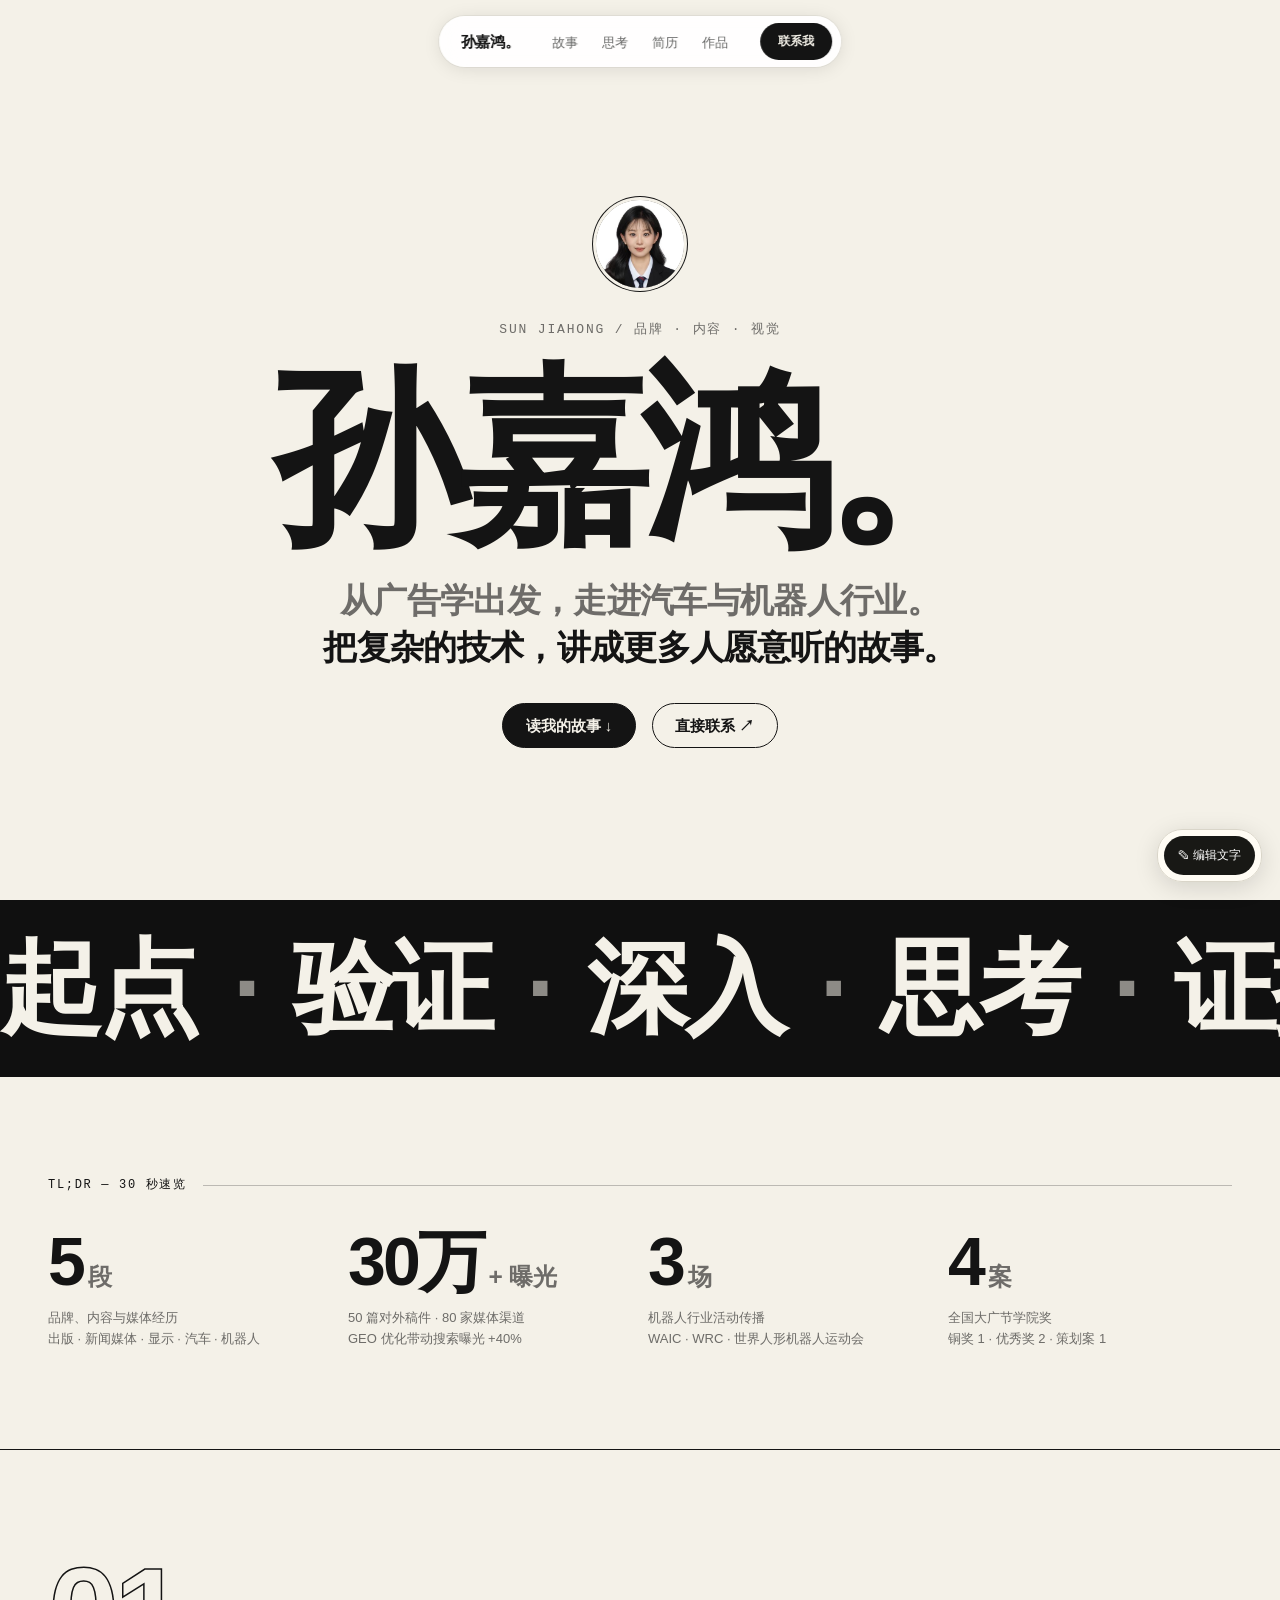
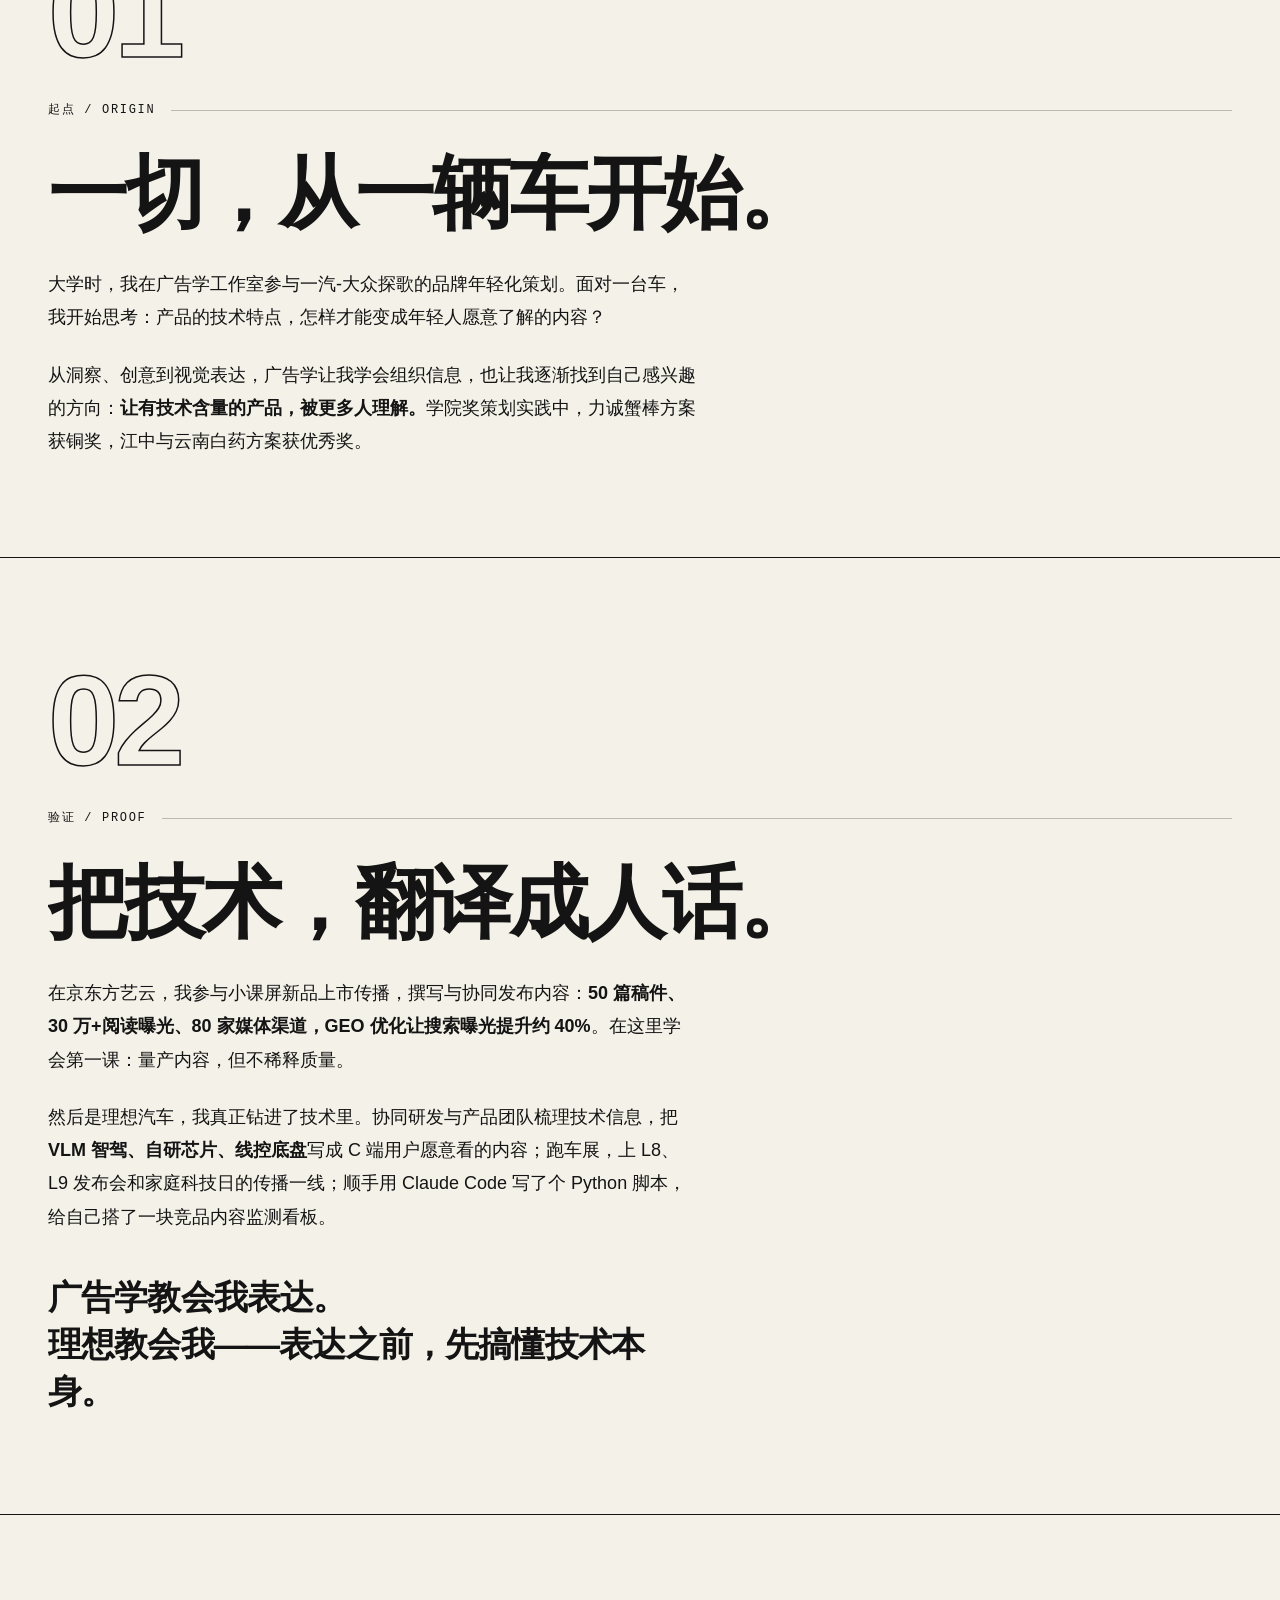
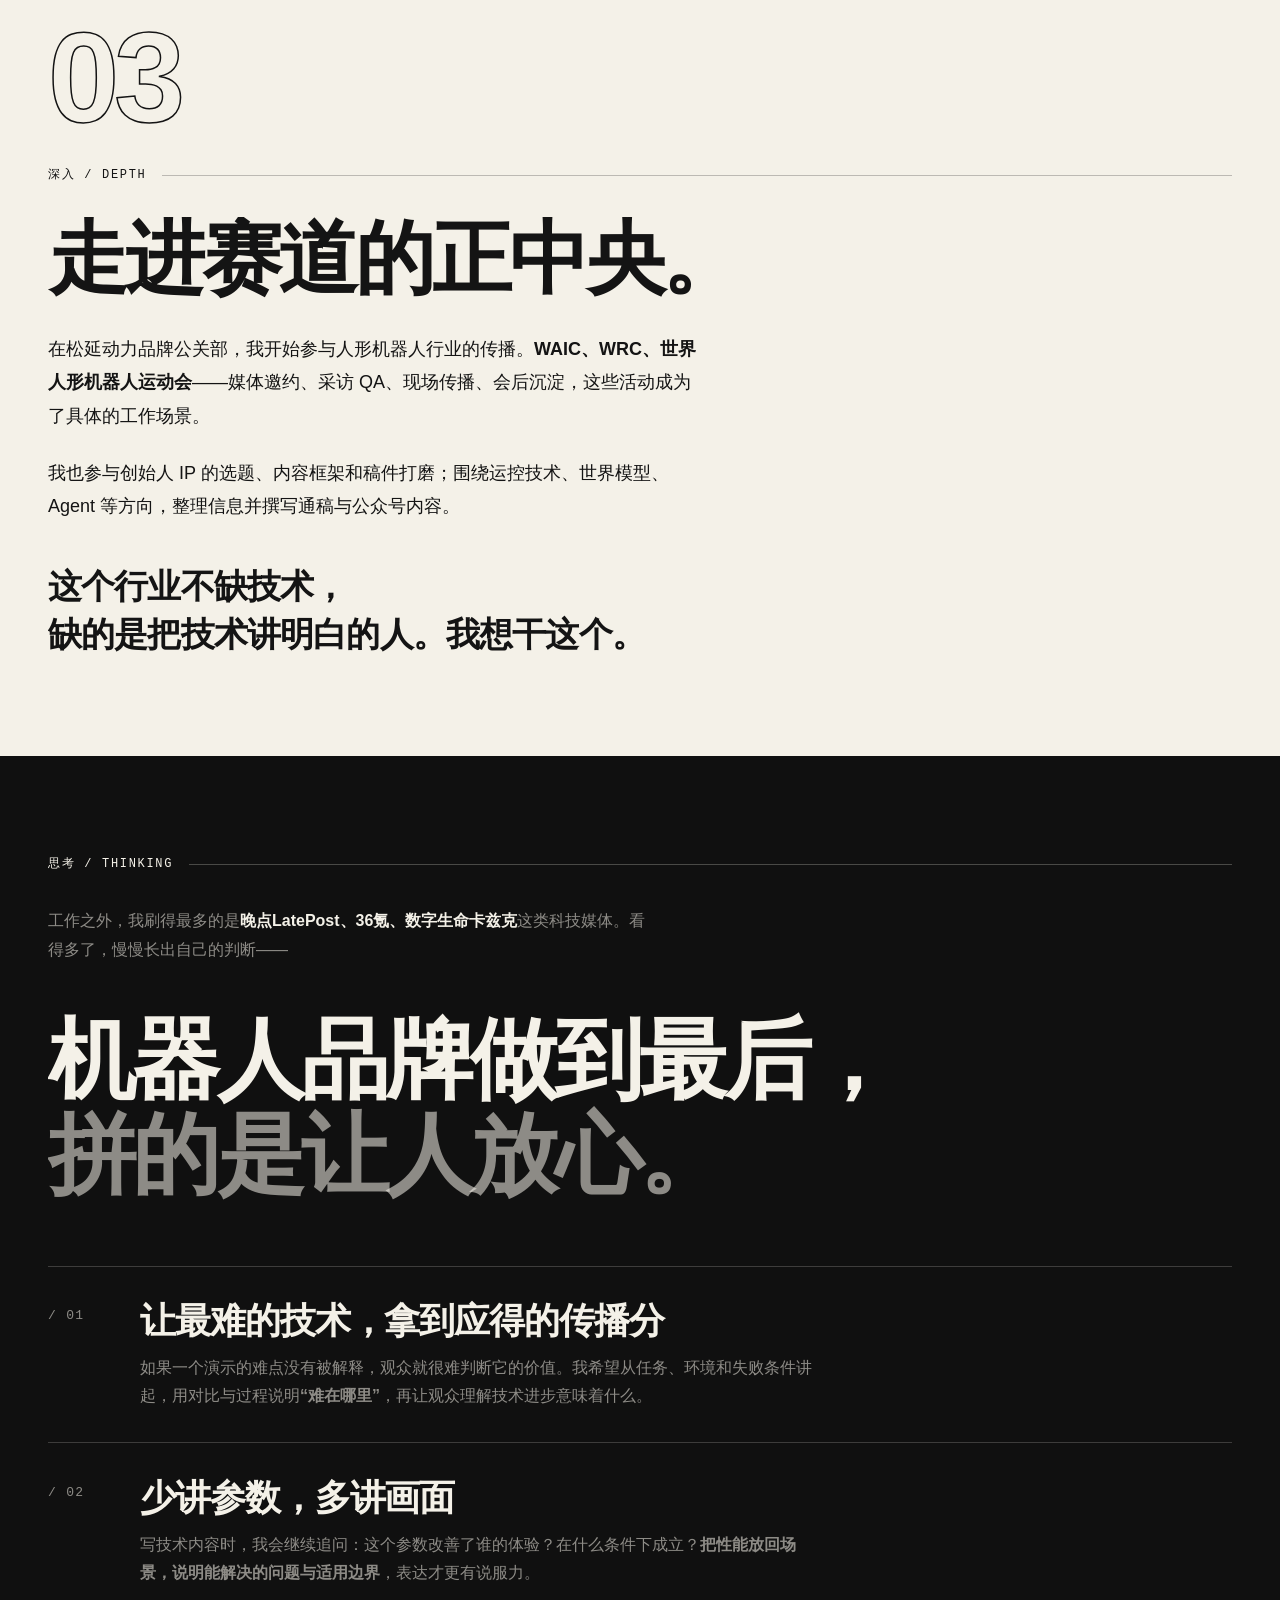
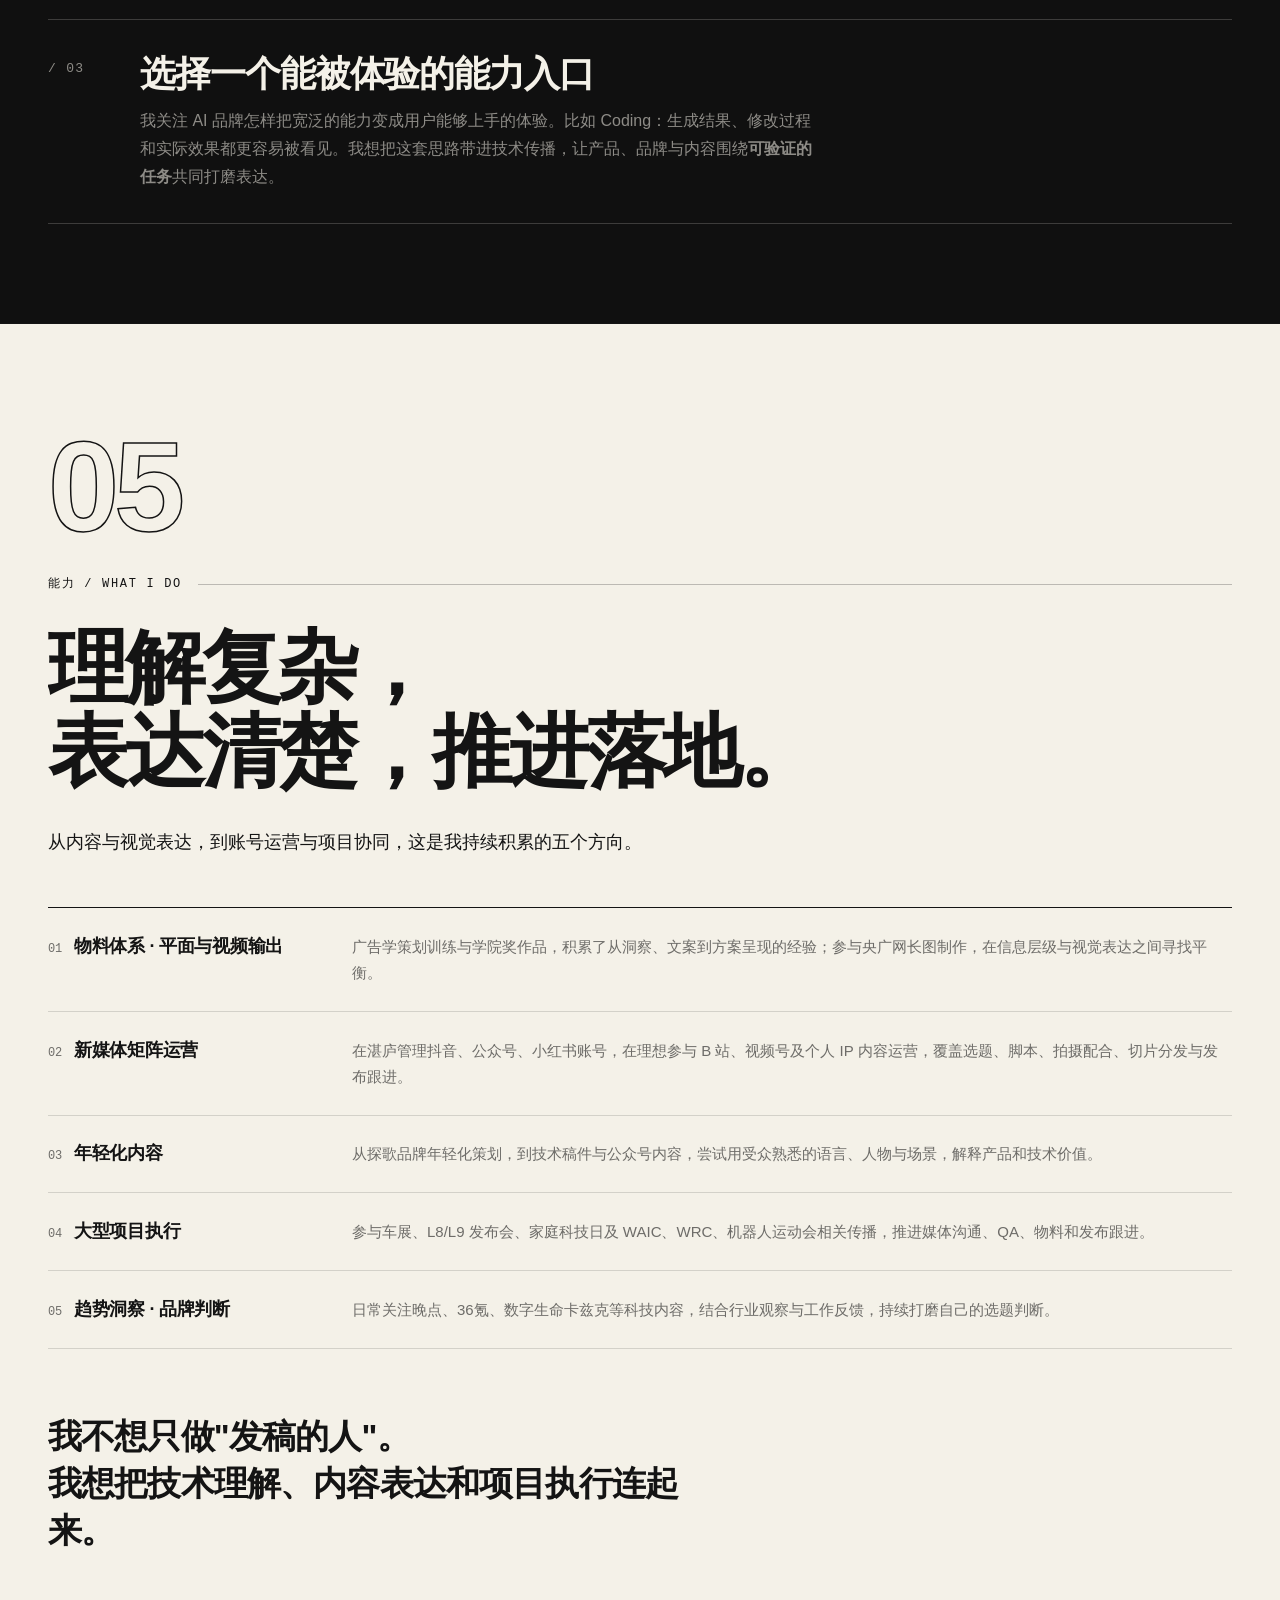
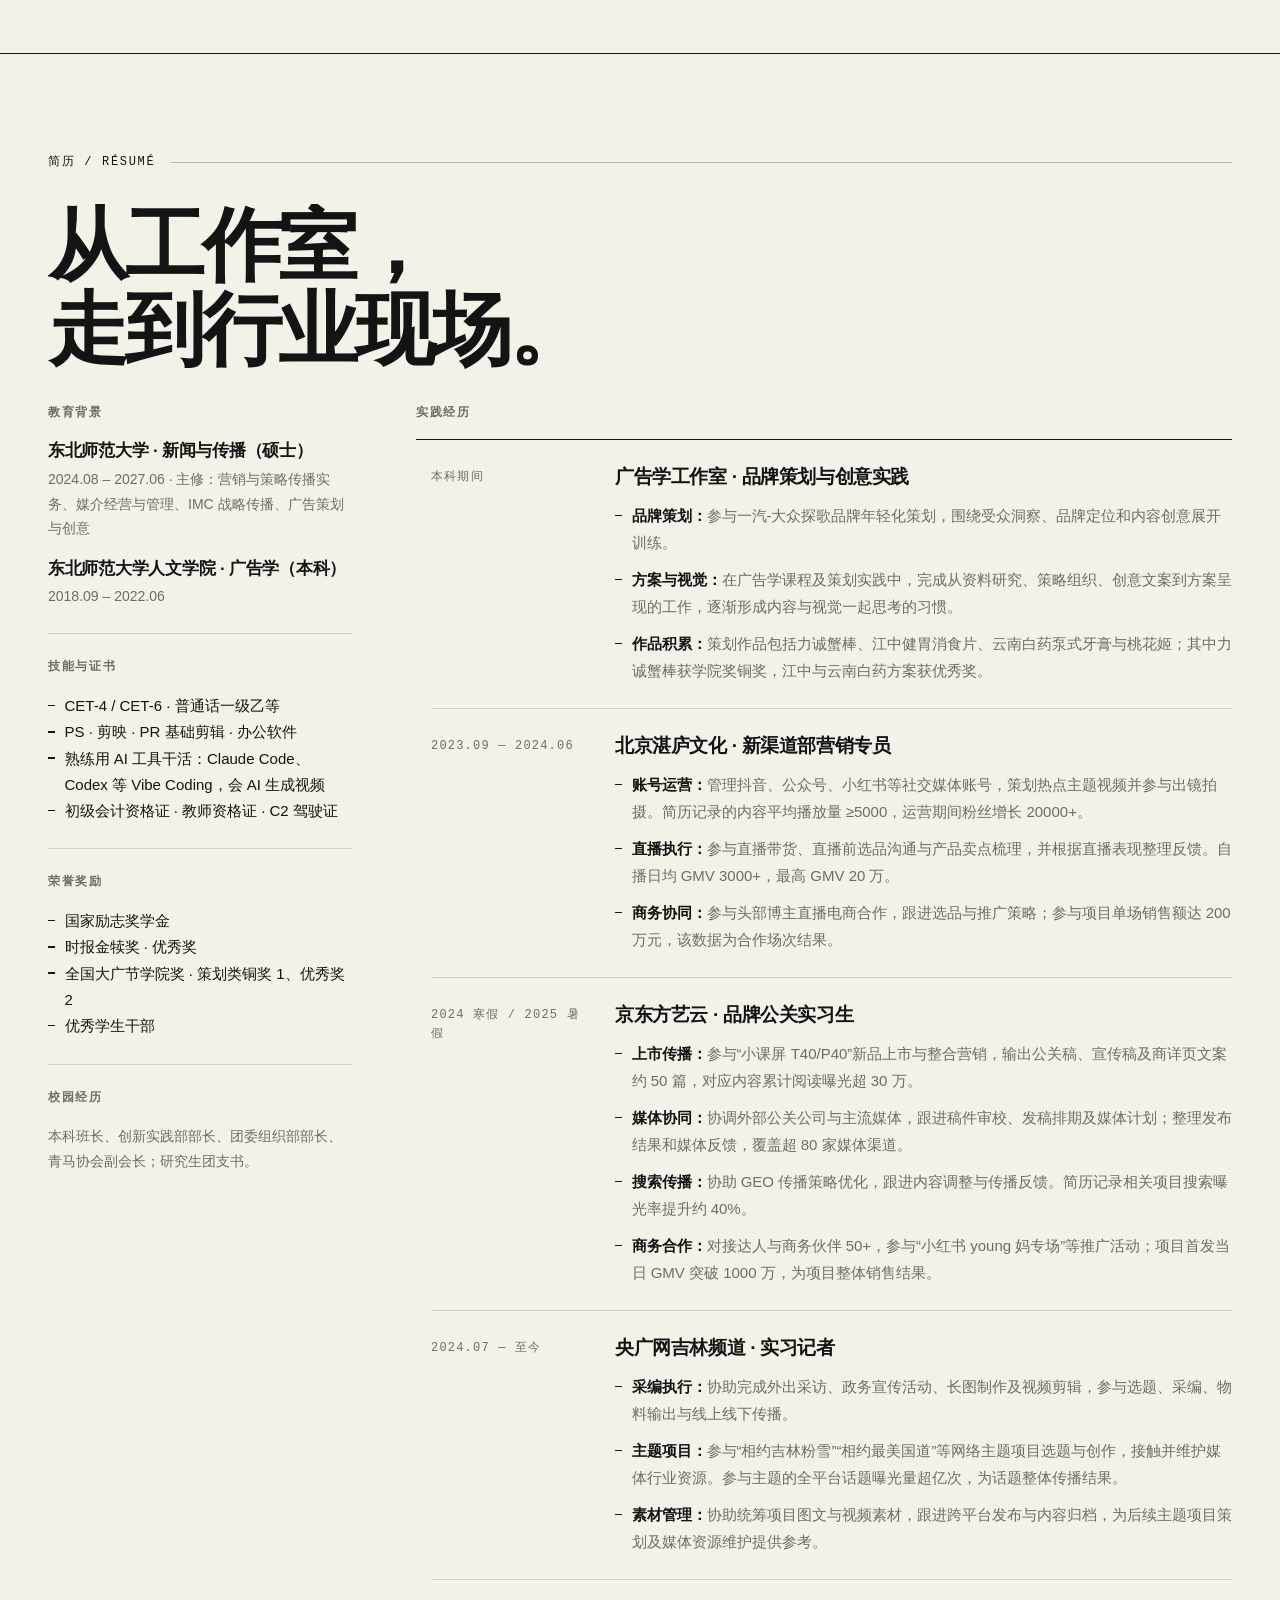
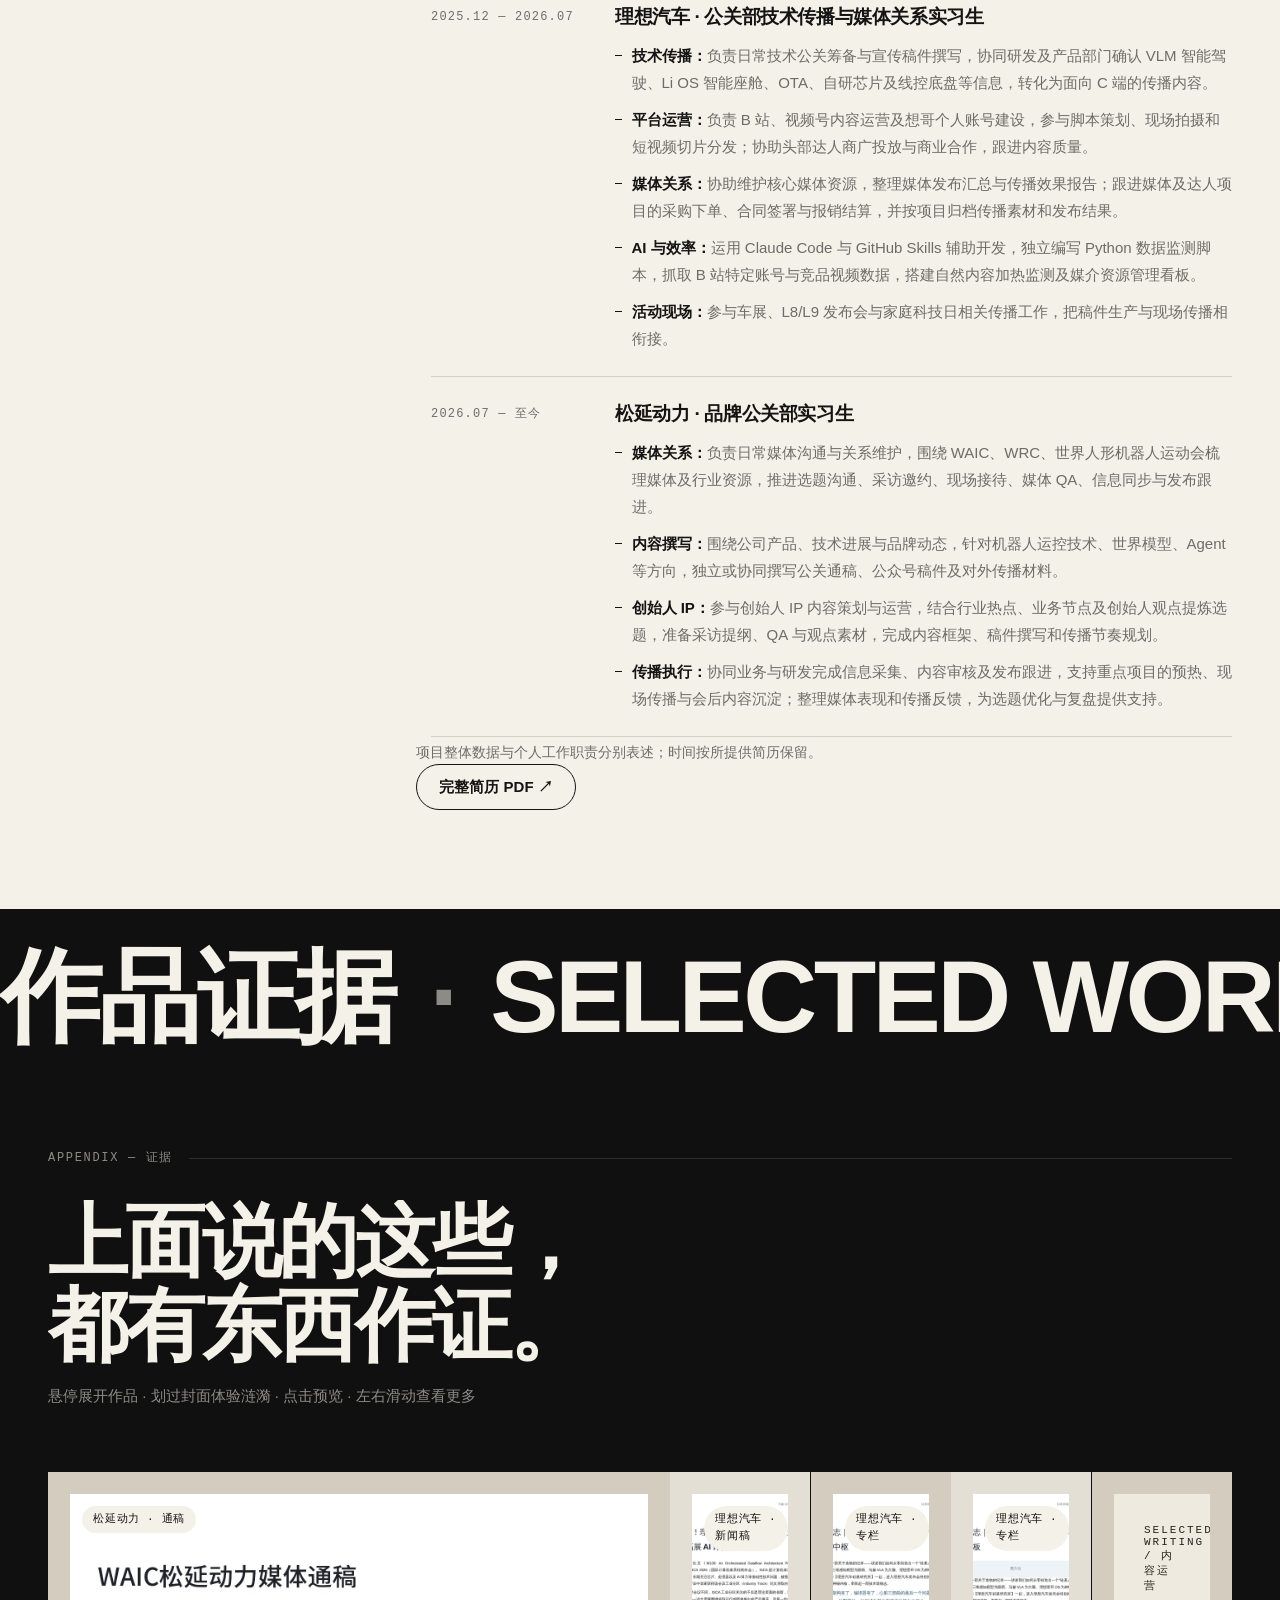
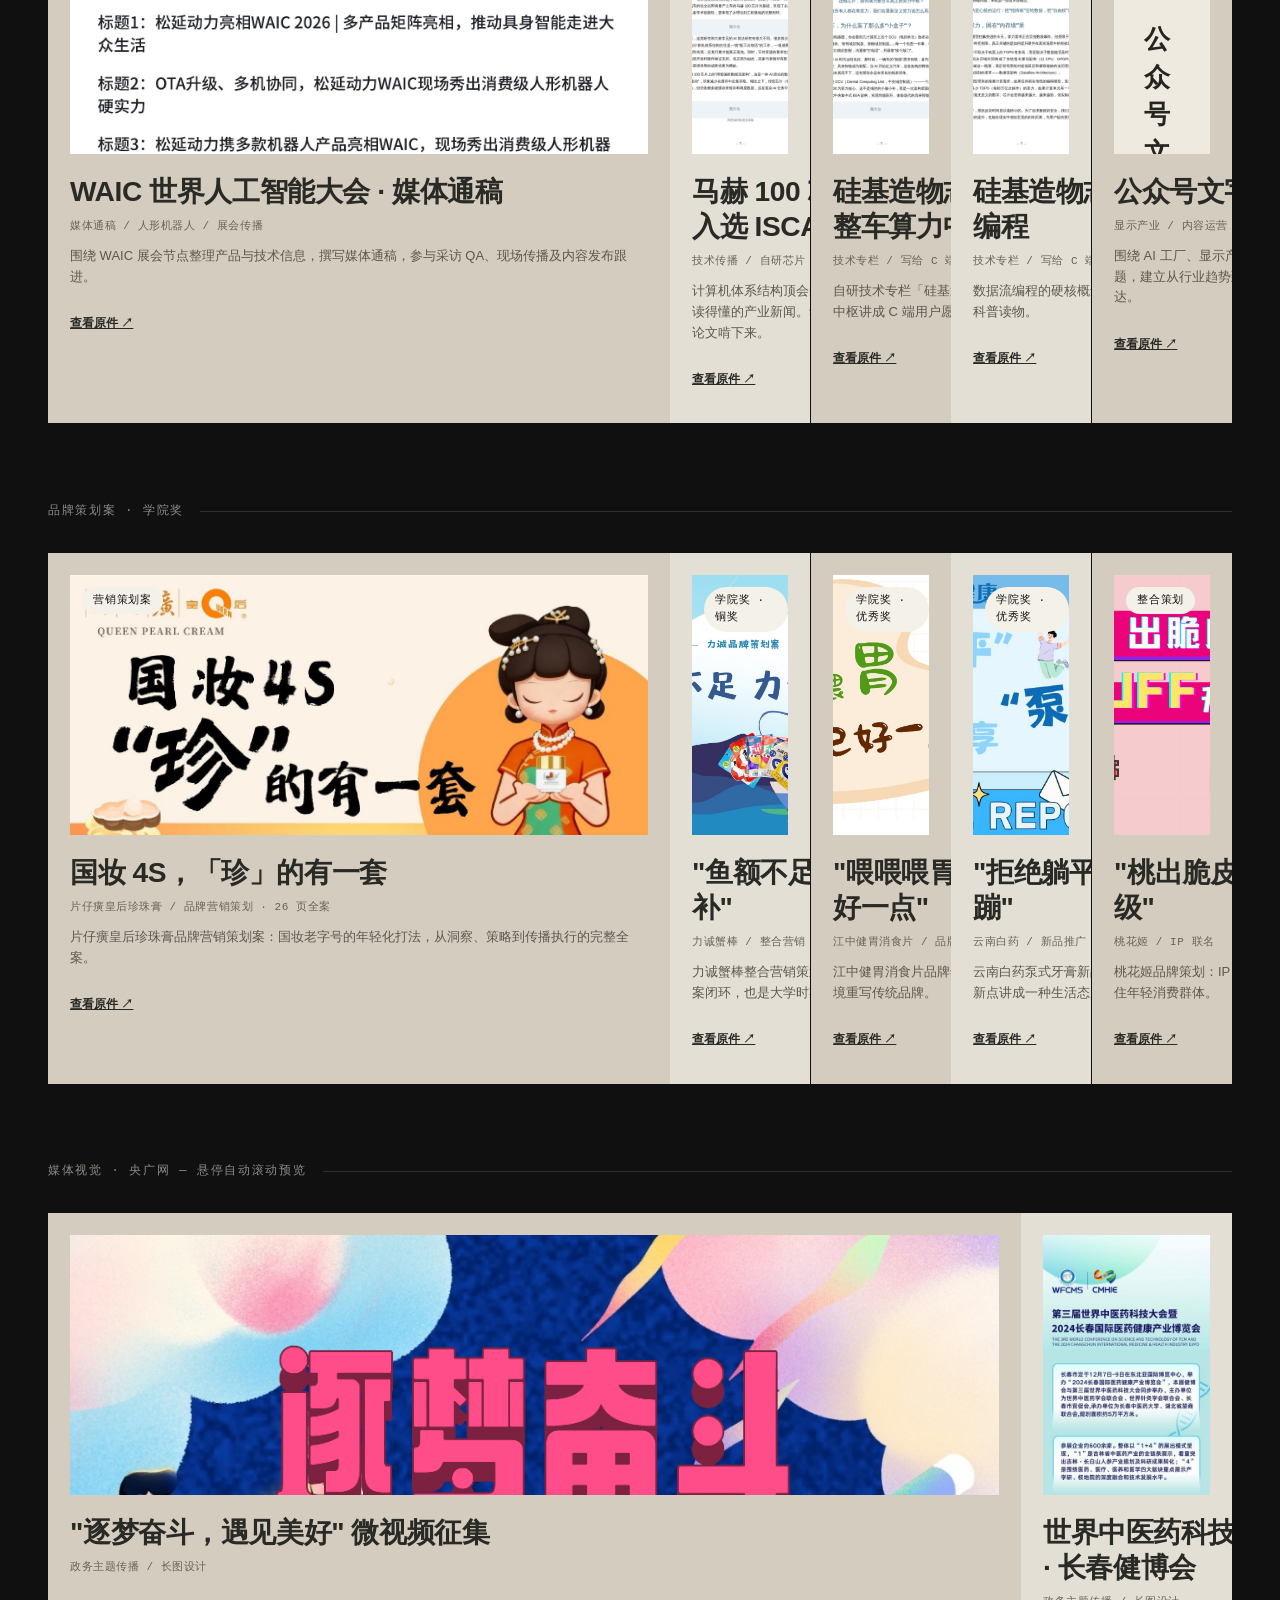
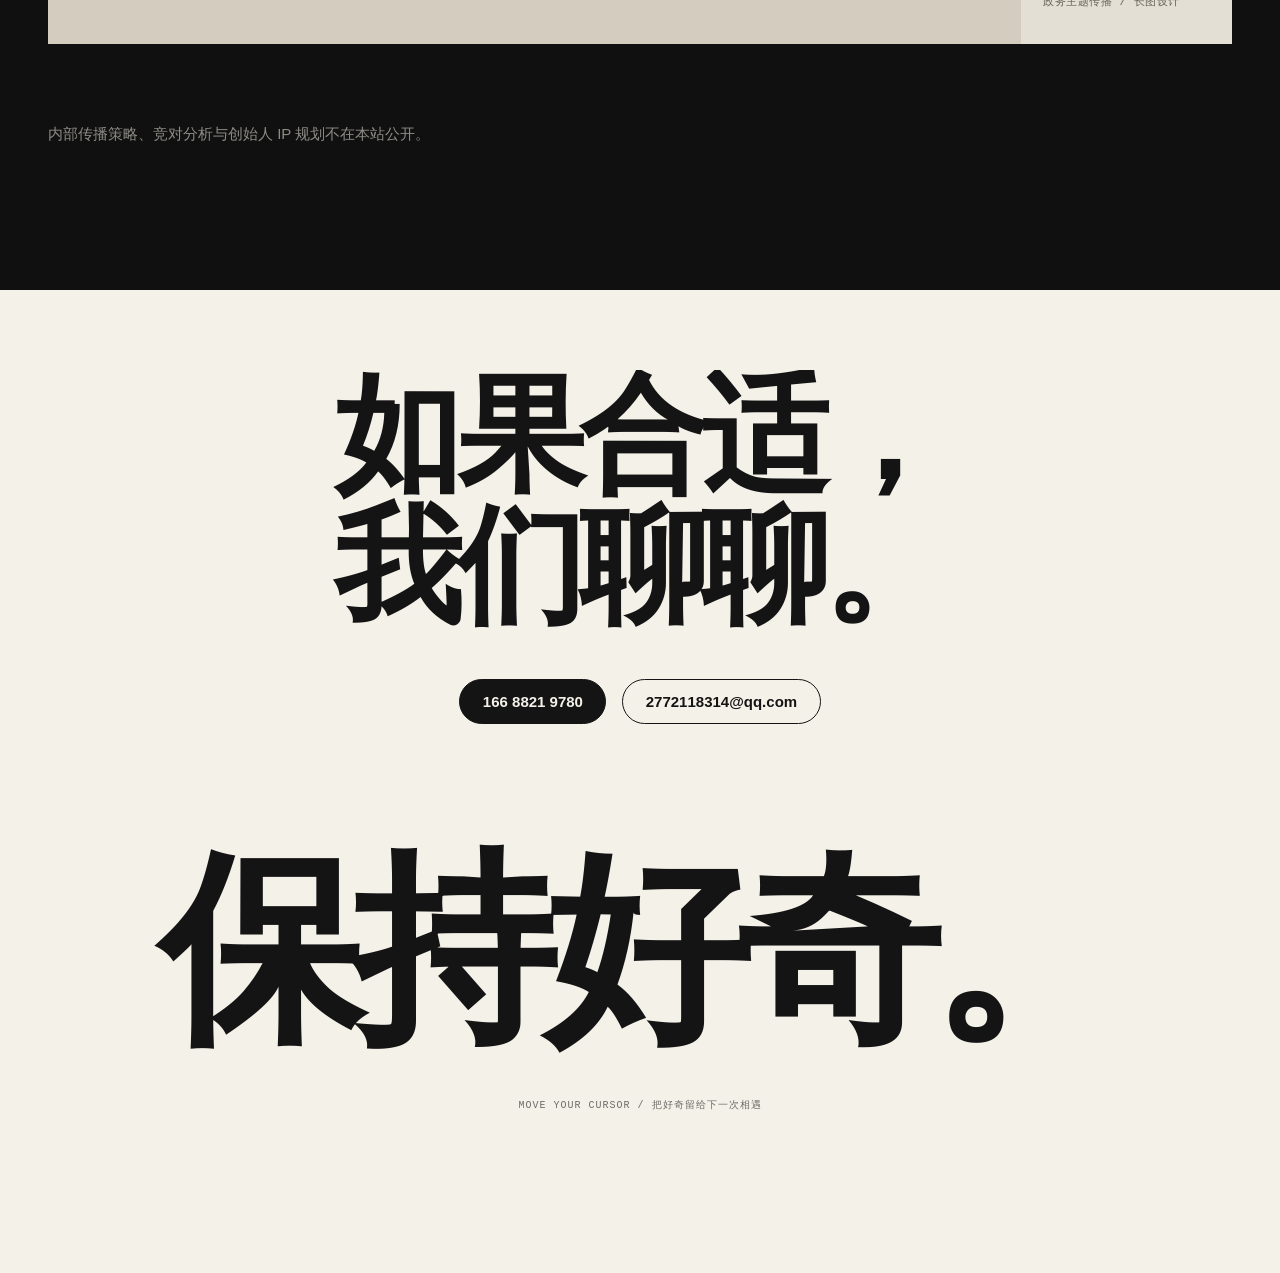
==== commit c56b5f84: "Update v3: works section, smooth-motion, portfolio previews" ====
--- a/index.html
+++ b/index.html
@@ -319,6 +319,7 @@
 }
 </style>
 <link rel="stylesheet" href="/personal/editor.css">
+<link rel="stylesheet" href="/personal/motion.css">
 </head>
 <body>
 
@@ -547,7 +548,7 @@
   <div class="wrap works-inner">
     <p class="kick fade-up" style="color: var(--onblack-dim);">APPENDIX — 证据</p>
     <h2 class="works-head fade-up">上面说的这些，<br>都有东西作证。</h2>
-    <p class="works-sub fade-up">随滚动抽出作品 · 划过封面体验涟漪 · 点击卡片翻面查看详情</p>
+    <p class="works-sub fade-up" data-copy="works-interaction-hint-v2">悬停展开作品 · 划过封面体验涟漪 · 点击预览 · 左右滑动查看更多</p>
 
     <div class="wgroup">
       <div class="wgrid cols-3">
--- a/personal/motion.css
+++ b/personal/motion.css
@@ -0,0 +1,19 @@
+/* Keep existing editable nodes and saved copy keys intact. */
+.stories-track{display:flex!important;gap:0;overflow-x:auto;overscroll-behavior-x:contain;scrollbar-width:thin;align-items:stretch;padding-bottom:14px}
+.stories-track .wcard{flex:1 0 100px;min-width:0;max-width:none;position:relative;background:#d4ccbf;color:#292925;padding:22px;overflow:hidden;transition:flex-basis .7s cubic-bezier(.22,1,.36,1),flex-grow .7s cubic-bezier(.22,1,.36,1);perspective:none;opacity:1}
+.stories-track .wcard:nth-child(2n){background:#e4dfd5}.stories-track .wcard.is-active{flex:5 0 420px}
+.stories-track .flip-inner,.stories-track .flipped .flip-inner{transform:none;transform-style:flat;transition:none}.stories-track .flip-front{backface-visibility:visible}
+.stories-track .wcard-img,.stories-track .wcard.feat .wcard-img,.stories-track .wcard-img.tall{width:100%;height:260px;aspect-ratio:auto;border-radius:0;display:block}
+.stories-track .wcard-img img{object-fit:cover}.stories-track .wcard-cap{min-width:250px;color:#292925;padding:20px 0 10px}.stories-track .wcard-name{font-size:clamp(20px,2.2vw,30px);line-height:1.25}.stories-track .wcard-tags{color:#686258}.stories-track .wcard-plus{display:none}
+.stories-track .flip-back{position:relative;inset:auto;transform:none;backface-visibility:visible;background:none;padding:0;display:block;min-width:250px;overflow:visible}
+.stories-track .flip-back-title,.stories-track .flip-back-kicker,.stories-track .flip-hint{display:none}.stories-track .flip-back-desc{font-size:13px;line-height:1.6;color:#5c584f;margin:0 0 14px}.stories-track .flip-back-link{font-size:12px;padding:0;color:#292925}
+.stories-track .pan-viewport img{height:auto;object-fit:cover}.stories-track .wcard:hover .pan-viewport img{transform:translateY(calc(260px - 100%))}
+.work-cursor{position:fixed;top:-43px;left:-43px;width:86px;height:86px;border-radius:50%;background:#292925;color:#fff;display:grid;place-items:center;pointer-events:none;z-index:80;font-size:14px;opacity:0;scale:.4;transition:opacity .2s,scale .3s}.work-cursor.visible{opacity:1;scale:1}
+.work-preview{width:min(1100px,94vw);max-height:90svh;background:#f4f1e9;color:#292925;border:0;padding:24px;overscroll-behavior:contain;margin:auto}.work-preview::backdrop{background:#111b;backdrop-filter:blur(8px)}
+.work-preview header{display:flex;justify-content:space-between;gap:20px;align-items:start}.work-preview h2{font-size:24px}.work-preview button{border:1px solid #aaa;background:none;padding:10px;white-space:nowrap;cursor:pointer}.preview-description{margin:16px 0;font-size:14px}.preview-content{max-height:65svh;overflow:auto;background:#e1ddd4}.preview-content iframe{width:100%;height:64svh;border:0}.preview-content>img{display:block;width:100%;height:auto}.preview-content>p{padding:16px}.preview-content .doc-cover{padding:50px}.preview-original{display:inline-block;margin-top:18px;text-decoration:underline}
+.stories-track .flip-back-link{background:transparent;border-radius:0;text-decoration:underline}
+.preview-writing{padding:clamp(20px,5vw,70px);background:#fff;max-width:850px;margin:auto;line-height:1.9;font-size:16px}.preview-writing p+p{margin-top:18px}.preview-content>img+img{margin-top:12px}
+.footer-letters span{transition:color .25s ease}.editing .motion-copy{opacity:1!important;transform:none!important;clip-path:none!important}
+.editing .stories-track{display:grid!important;grid-template-columns:repeat(2,minmax(0,1fr));gap:20px;overflow:visible}.editing .stories-track .wcard{min-width:0}.editing .stories-track .flip-back-title,.editing .stories-track .flip-back-kicker{display:block}.editing [data-copy]{clip-path:none!important}.editing .work-cursor{display:none}
+@media(max-width:700px){.stories-track .wcard,.stories-track .wcard.is-active{flex:0 0 84%;padding:18px;scroll-snap-align:start}.stories-track{scroll-snap-type:x mandatory}.stories-track .wcard-cap,.stories-track .flip-back{min-width:0}.work-cursor{display:none}.work-preview{padding:16px}.work-preview h2{font-size:19px}.editing .stories-track{grid-template-columns:1fr}}
+@media(prefers-reduced-motion:reduce){.stories-track .wcard,.footer-letters span{transition:none}.work-cursor{display:none}.marquee-track{animation:none}.fade-up{clip-path:none!important}}
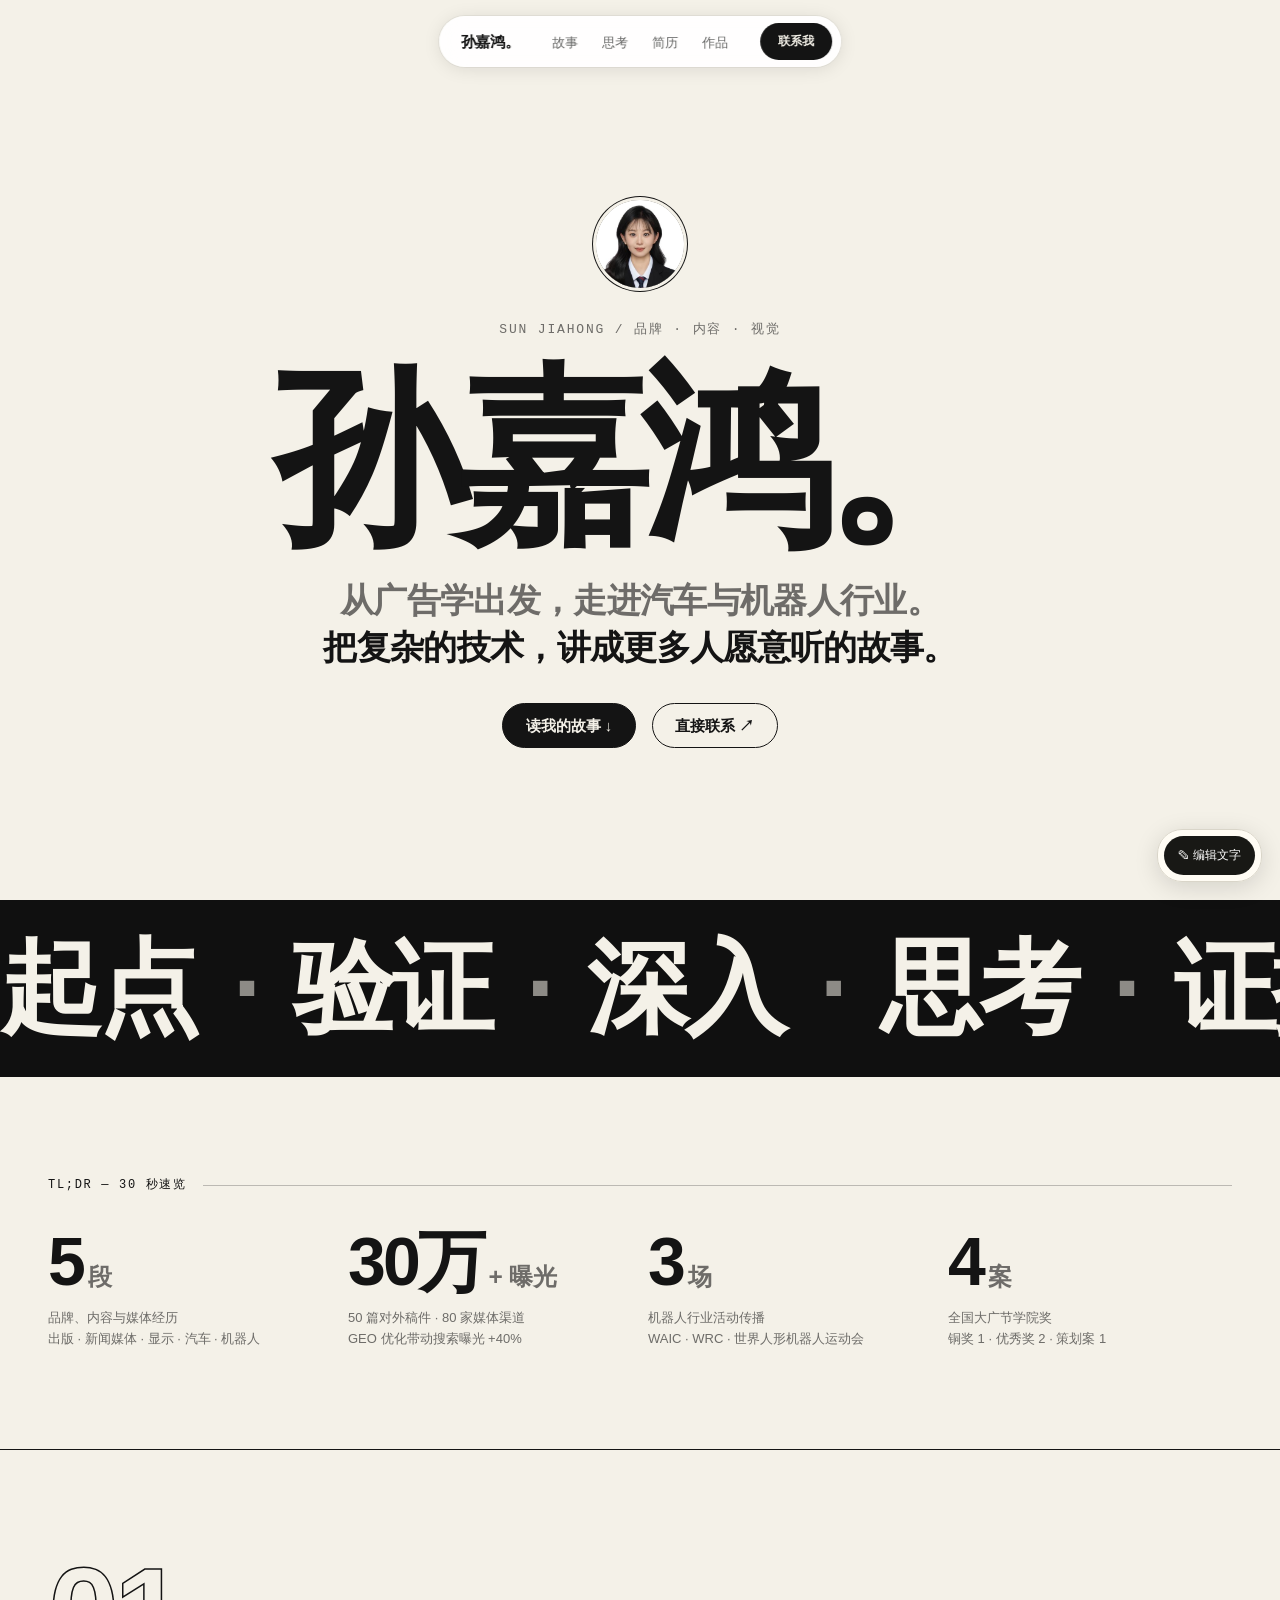
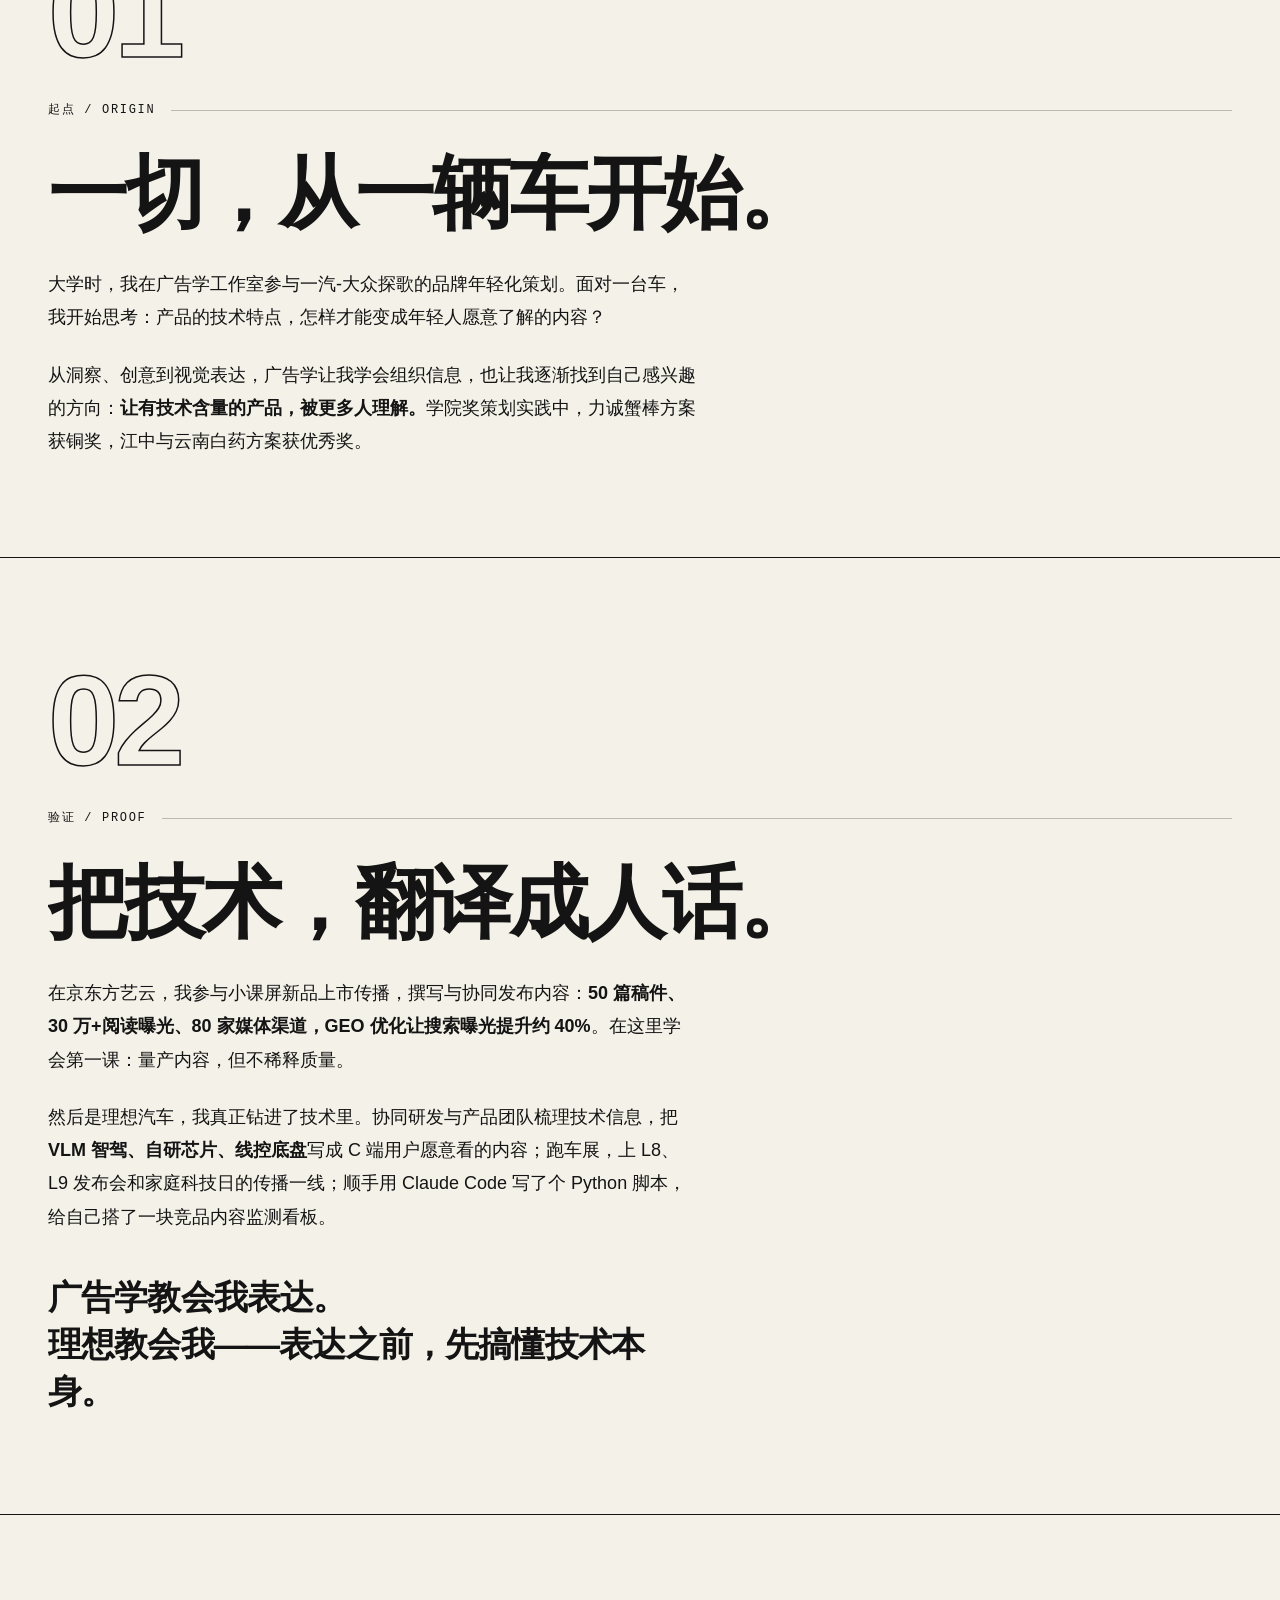
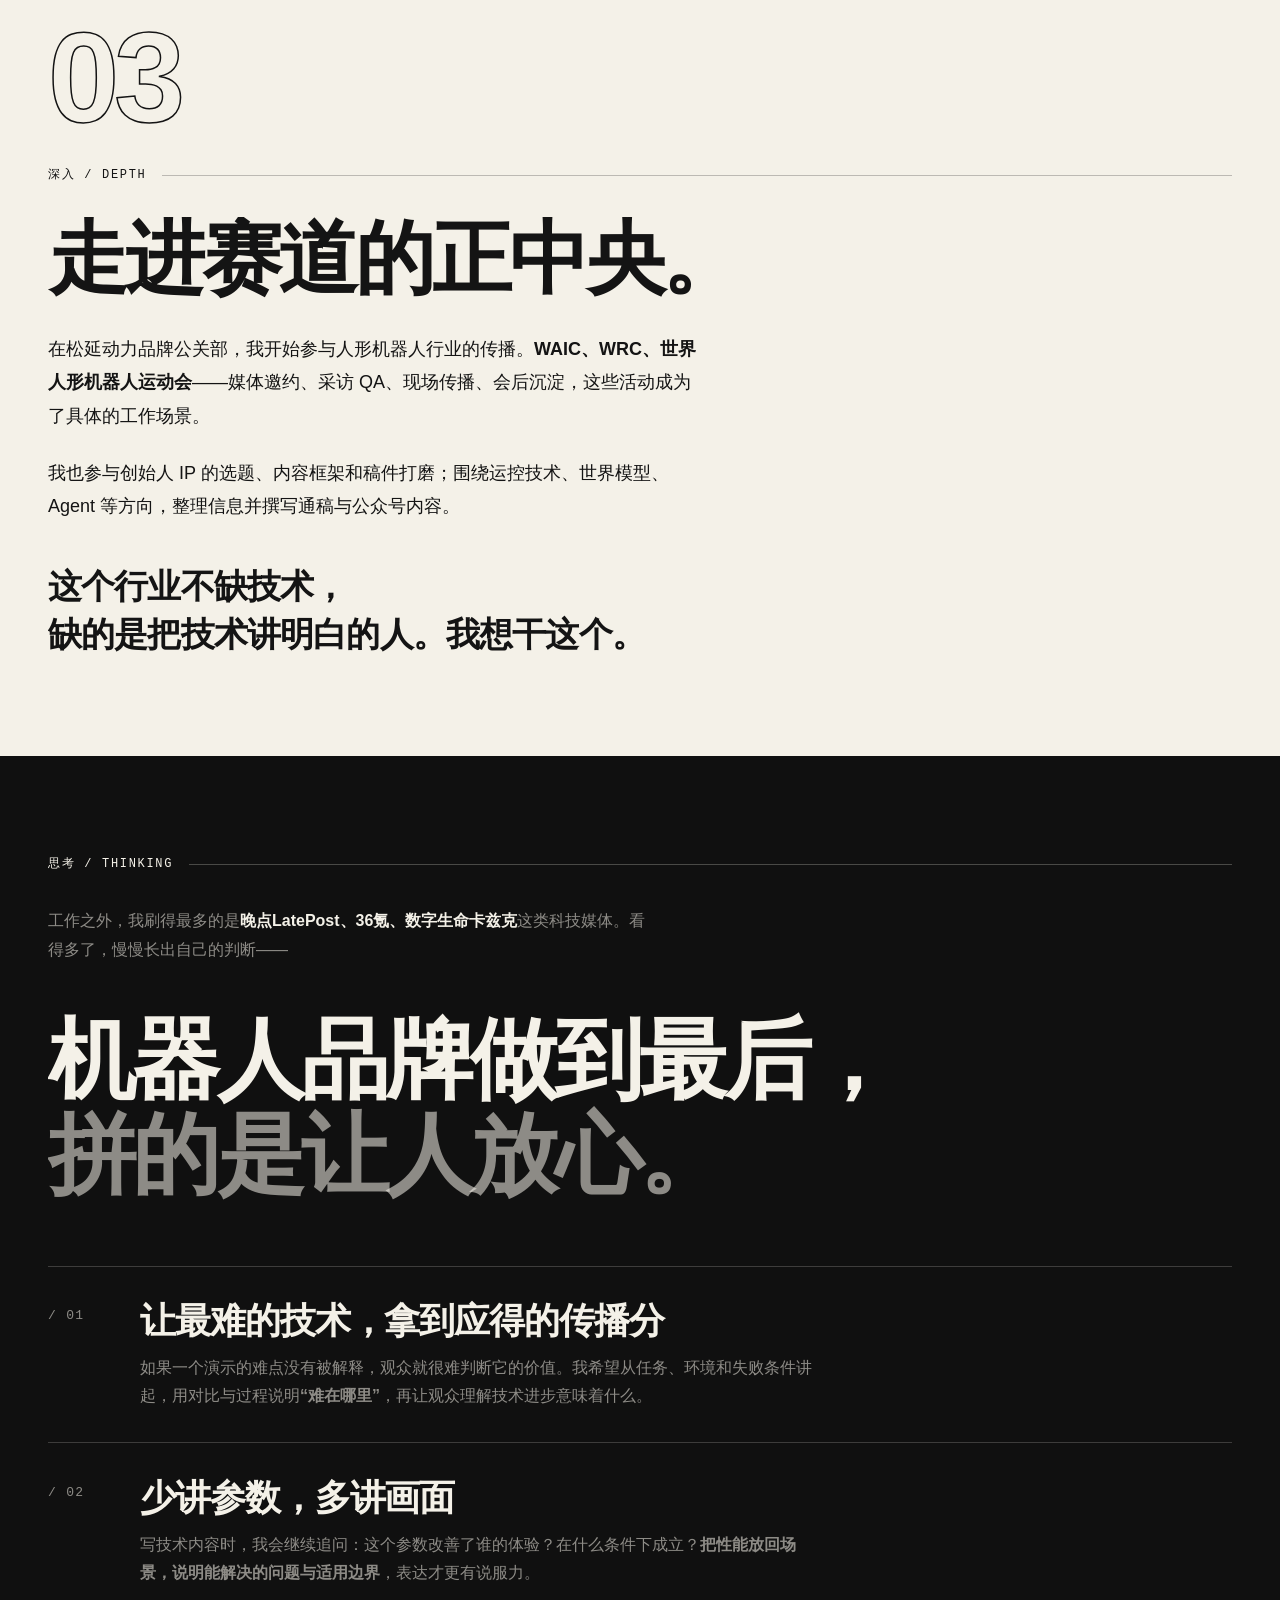
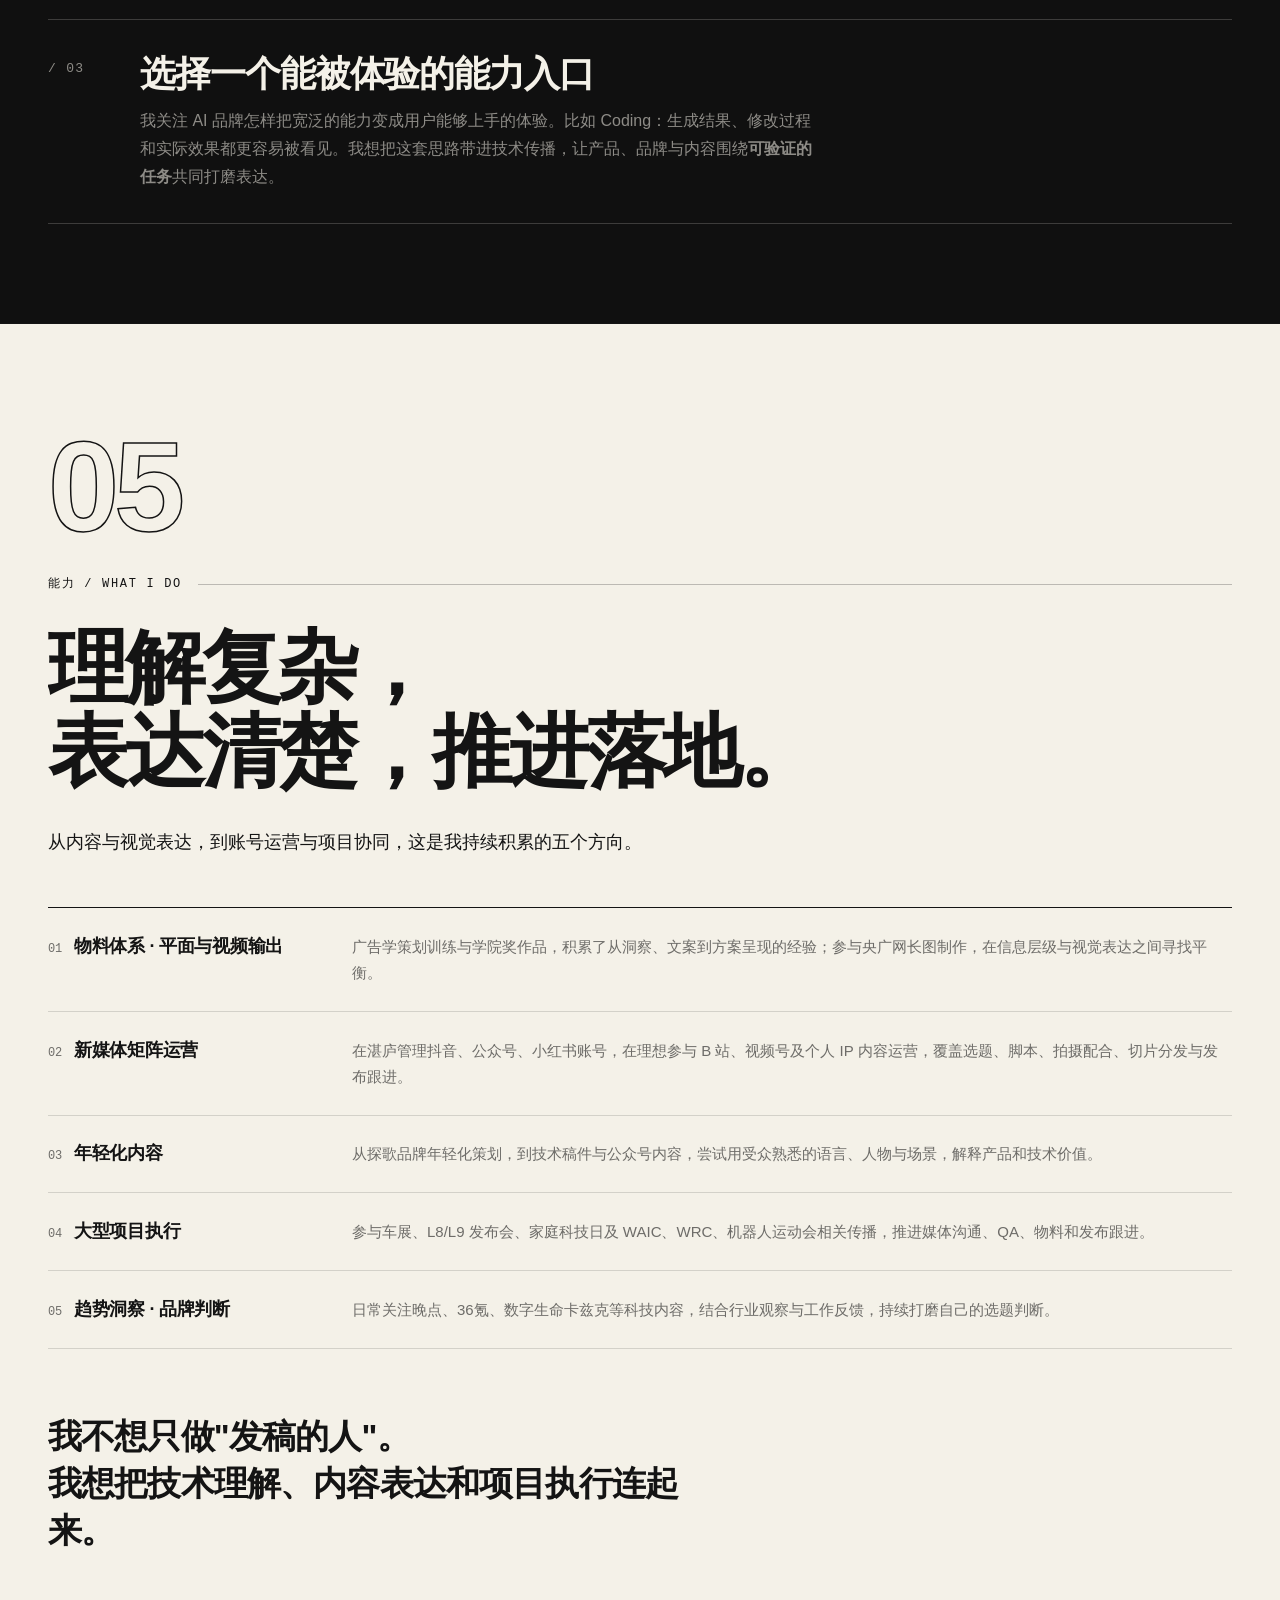
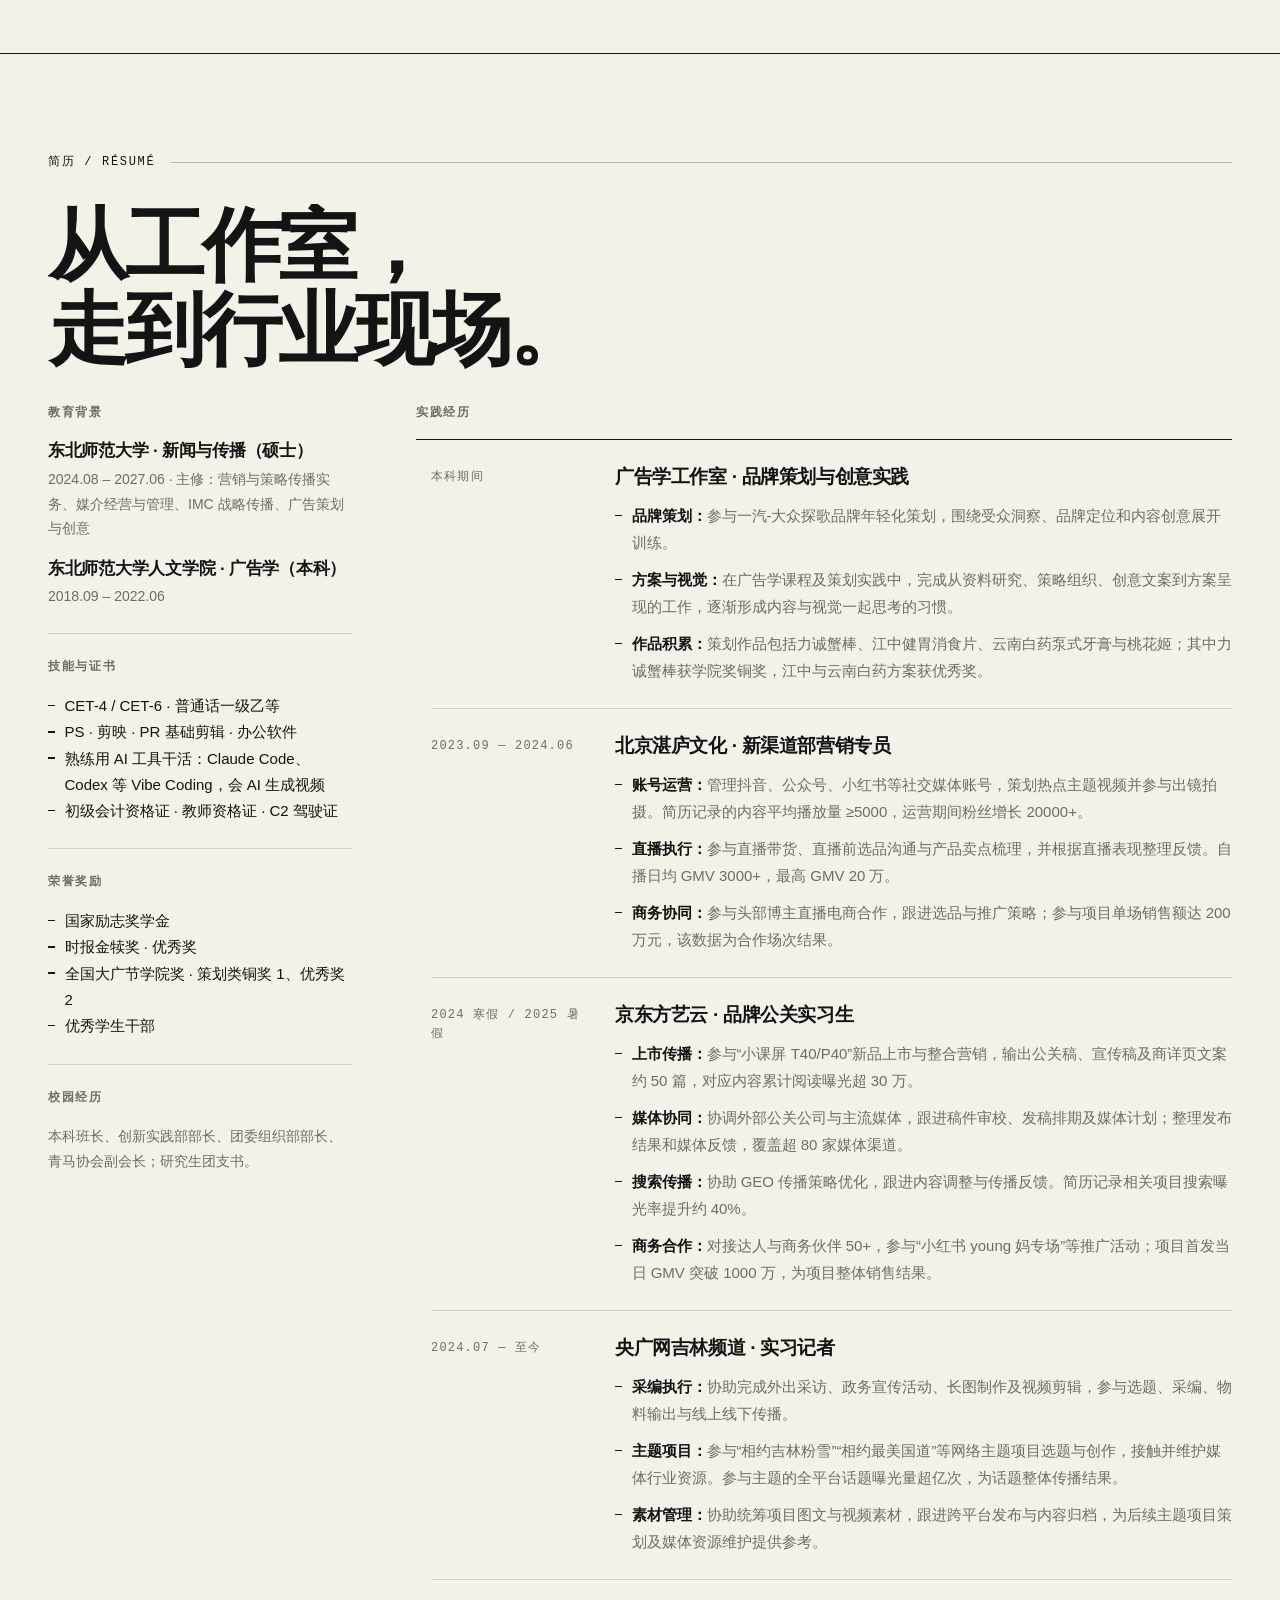
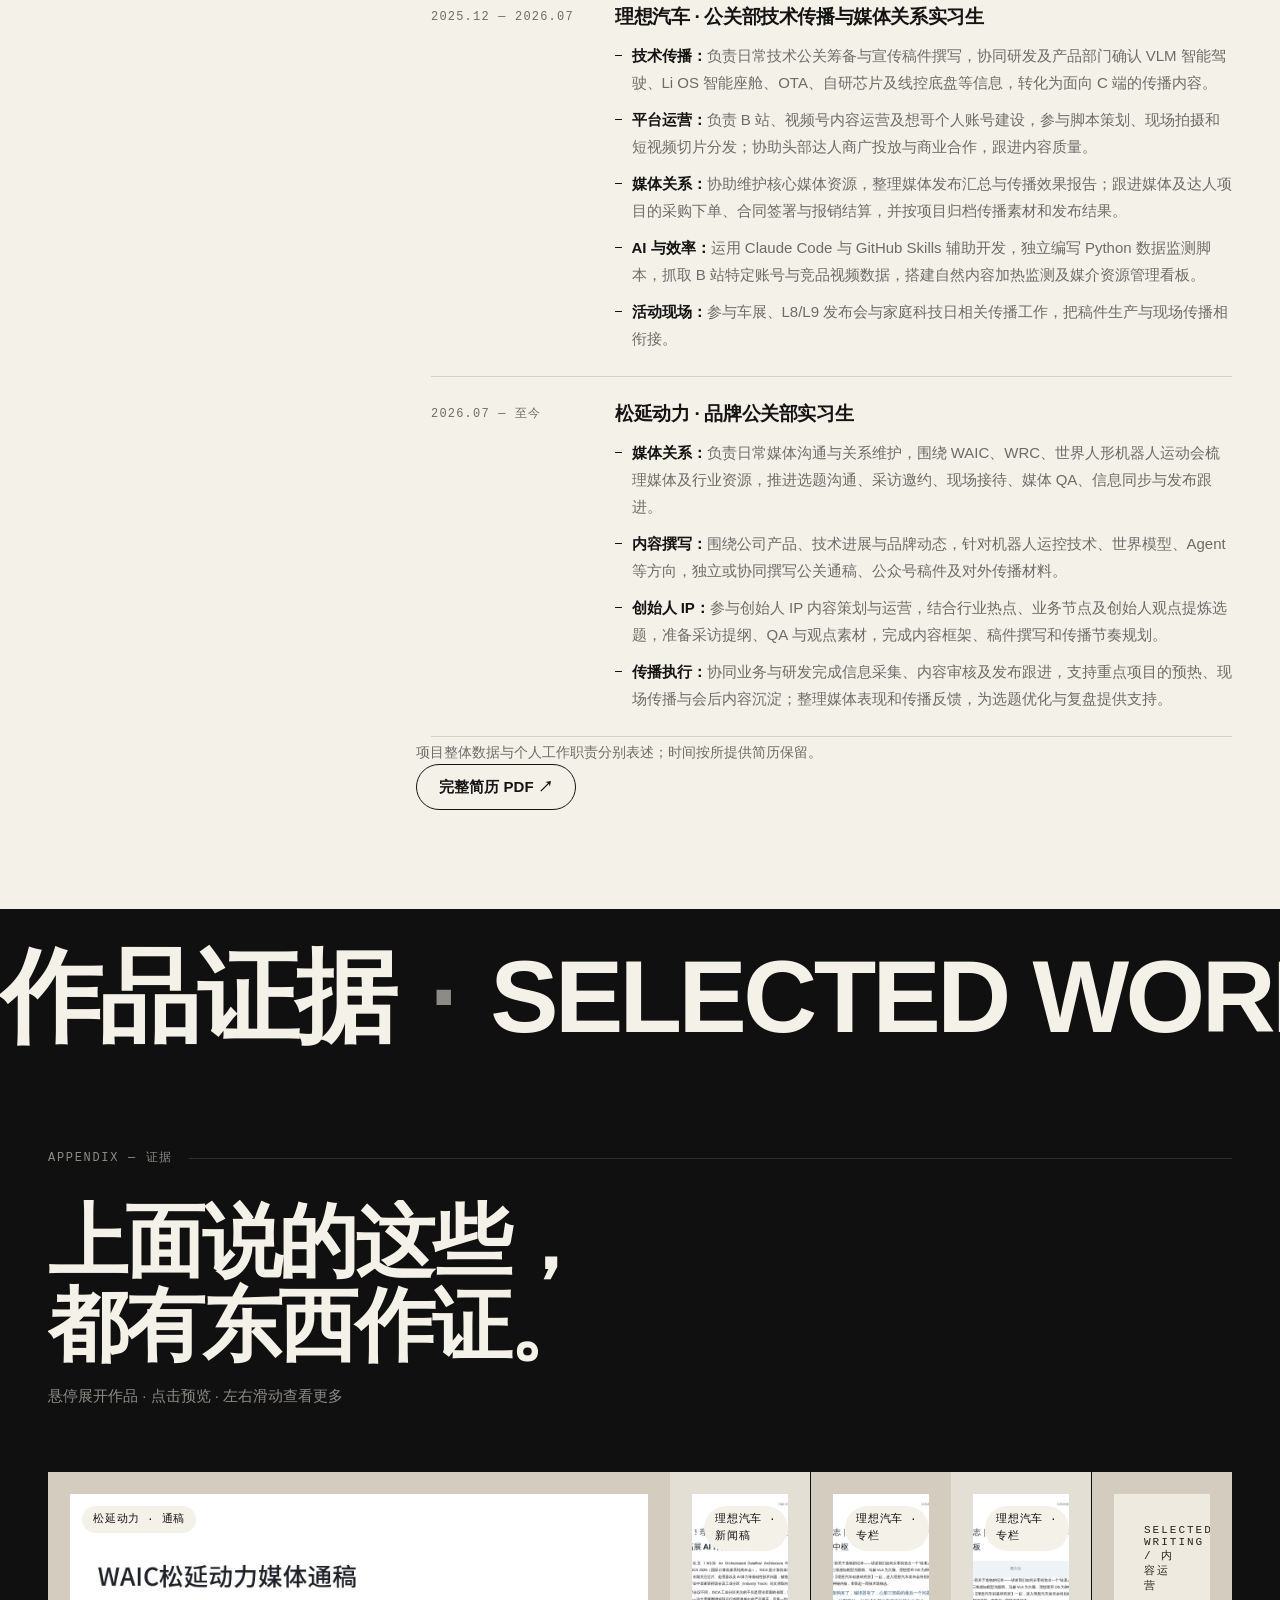
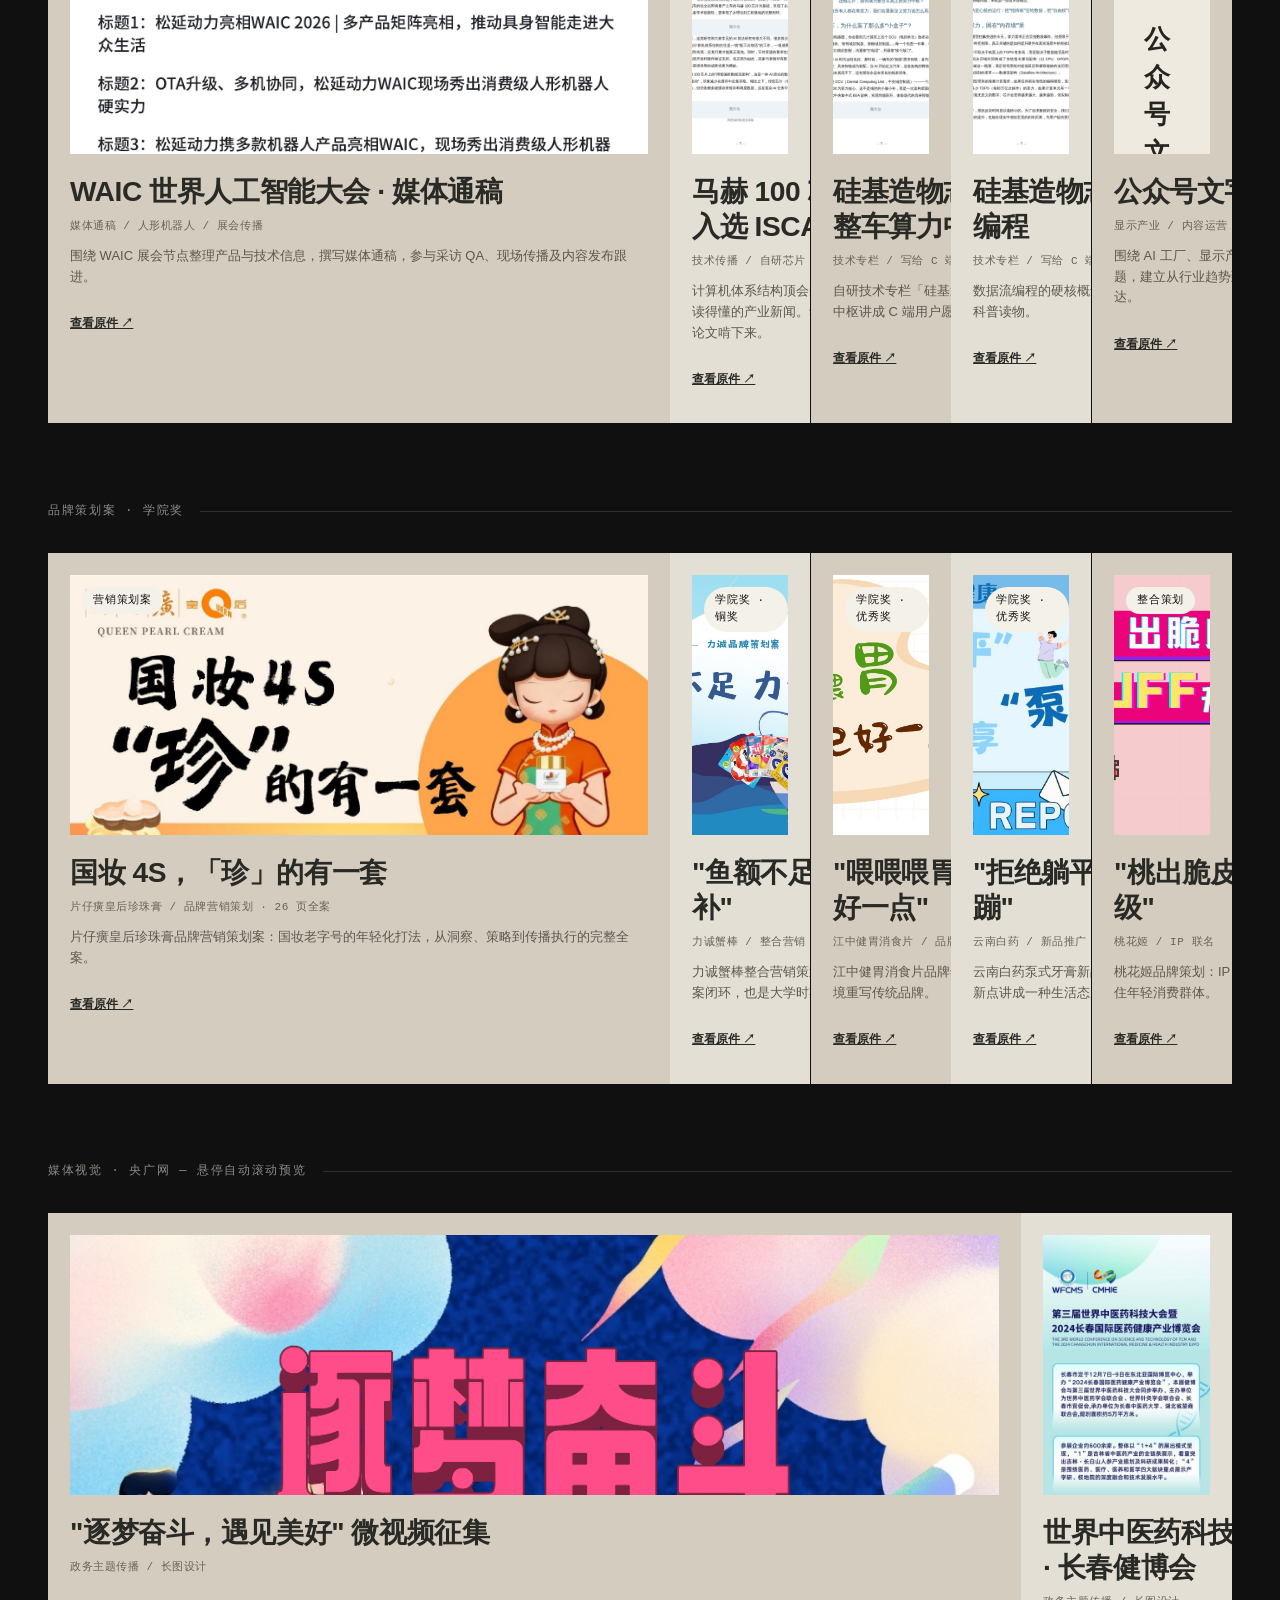
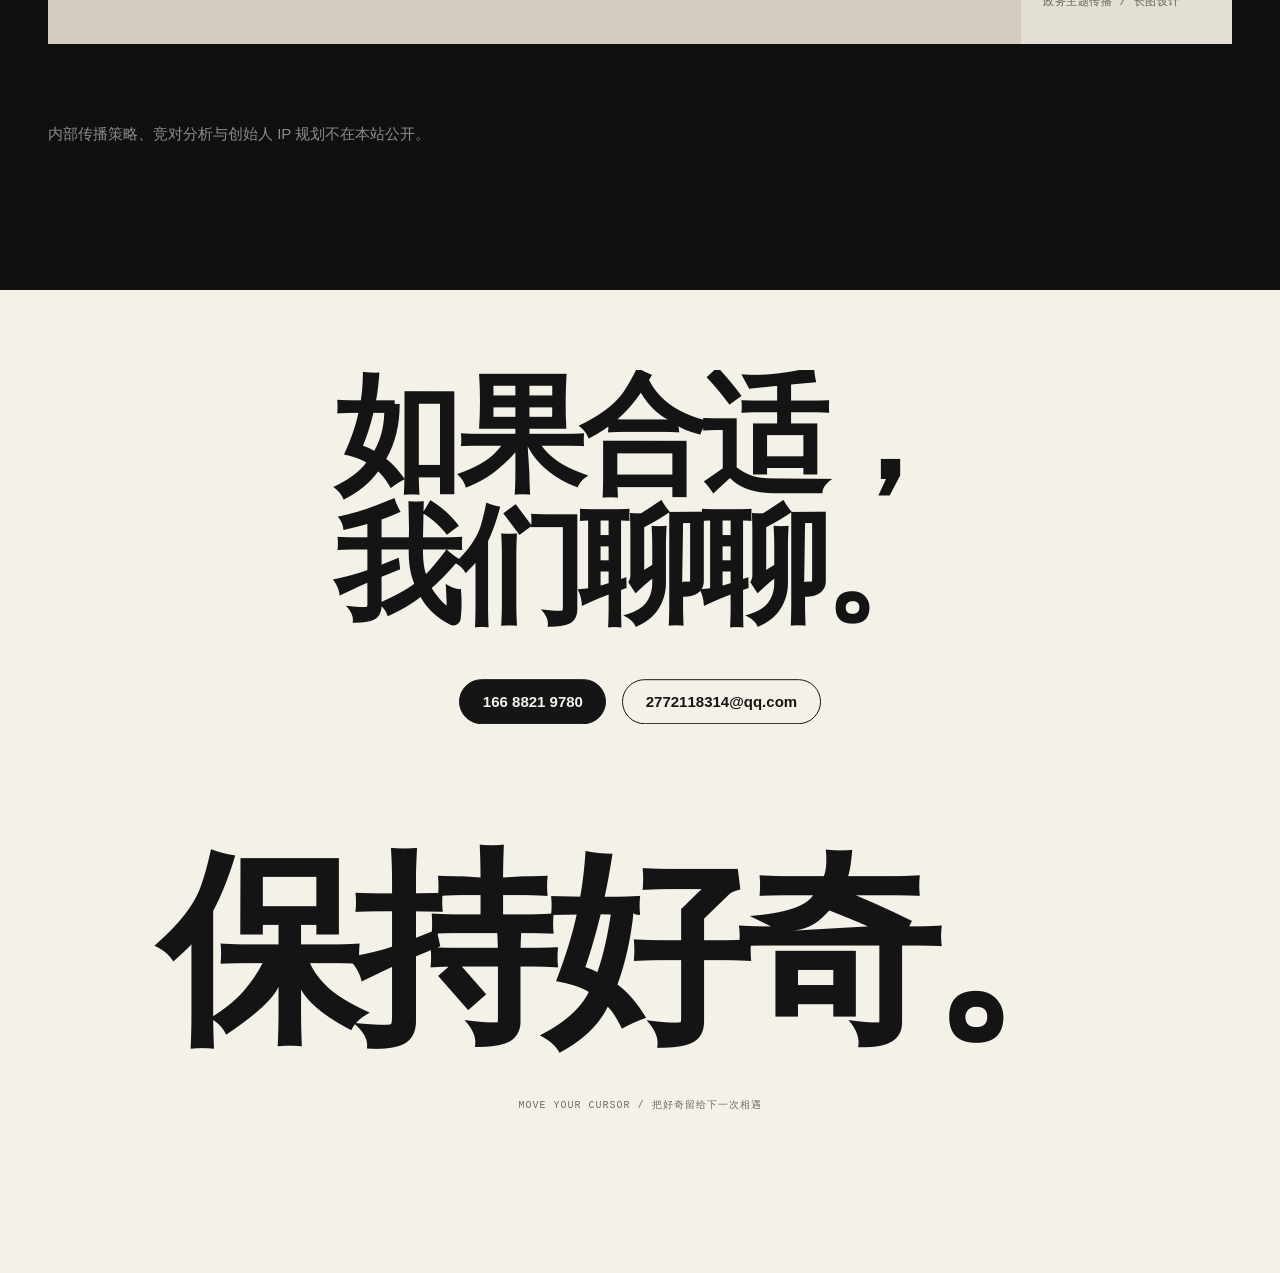
==== commit eb8bc6d2: "Remove WebGL ripple (paper-drops) effect on work covers for faster load" ====
--- a/index.html
+++ b/index.html
@@ -548,7 +548,7 @@
   <div class="wrap works-inner">
     <p class="kick fade-up" style="color: var(--onblack-dim);">APPENDIX — 证据</p>
     <h2 class="works-head fade-up">上面说的这些，<br>都有东西作证。</h2>
-    <p class="works-sub fade-up" data-copy="works-interaction-hint-v2">悬停展开作品 · 划过封面体验涟漪 · 点击预览 · 左右滑动查看更多</p>
+    <p class="works-sub fade-up" data-copy="works-interaction-hint-v2">悬停展开作品 · 点击预览 · 左右滑动查看更多</p>
 
     <div class="wgroup">
       <div class="wgrid cols-3">
@@ -798,12 +798,10 @@
 </footer>
 
 <script src="/personal/editor.js"></script>
-<script src="/personal/src/vendor/three.min.js"></script>
 <script src="/personal/src/vendor/gsap.min.js"></script>
 <script src="/personal/src/vendor/ScrollTrigger.min.js"></script>
 <script src="/personal/src/vendor/lenis.min.js"></script>
 <script src="/personal/src/main.js"></script>
-<script src="/personal/src/paper-drops.js"></script>
 <script src="/personal/src/smooth-motion.js"></script>
 </body>
 </html>
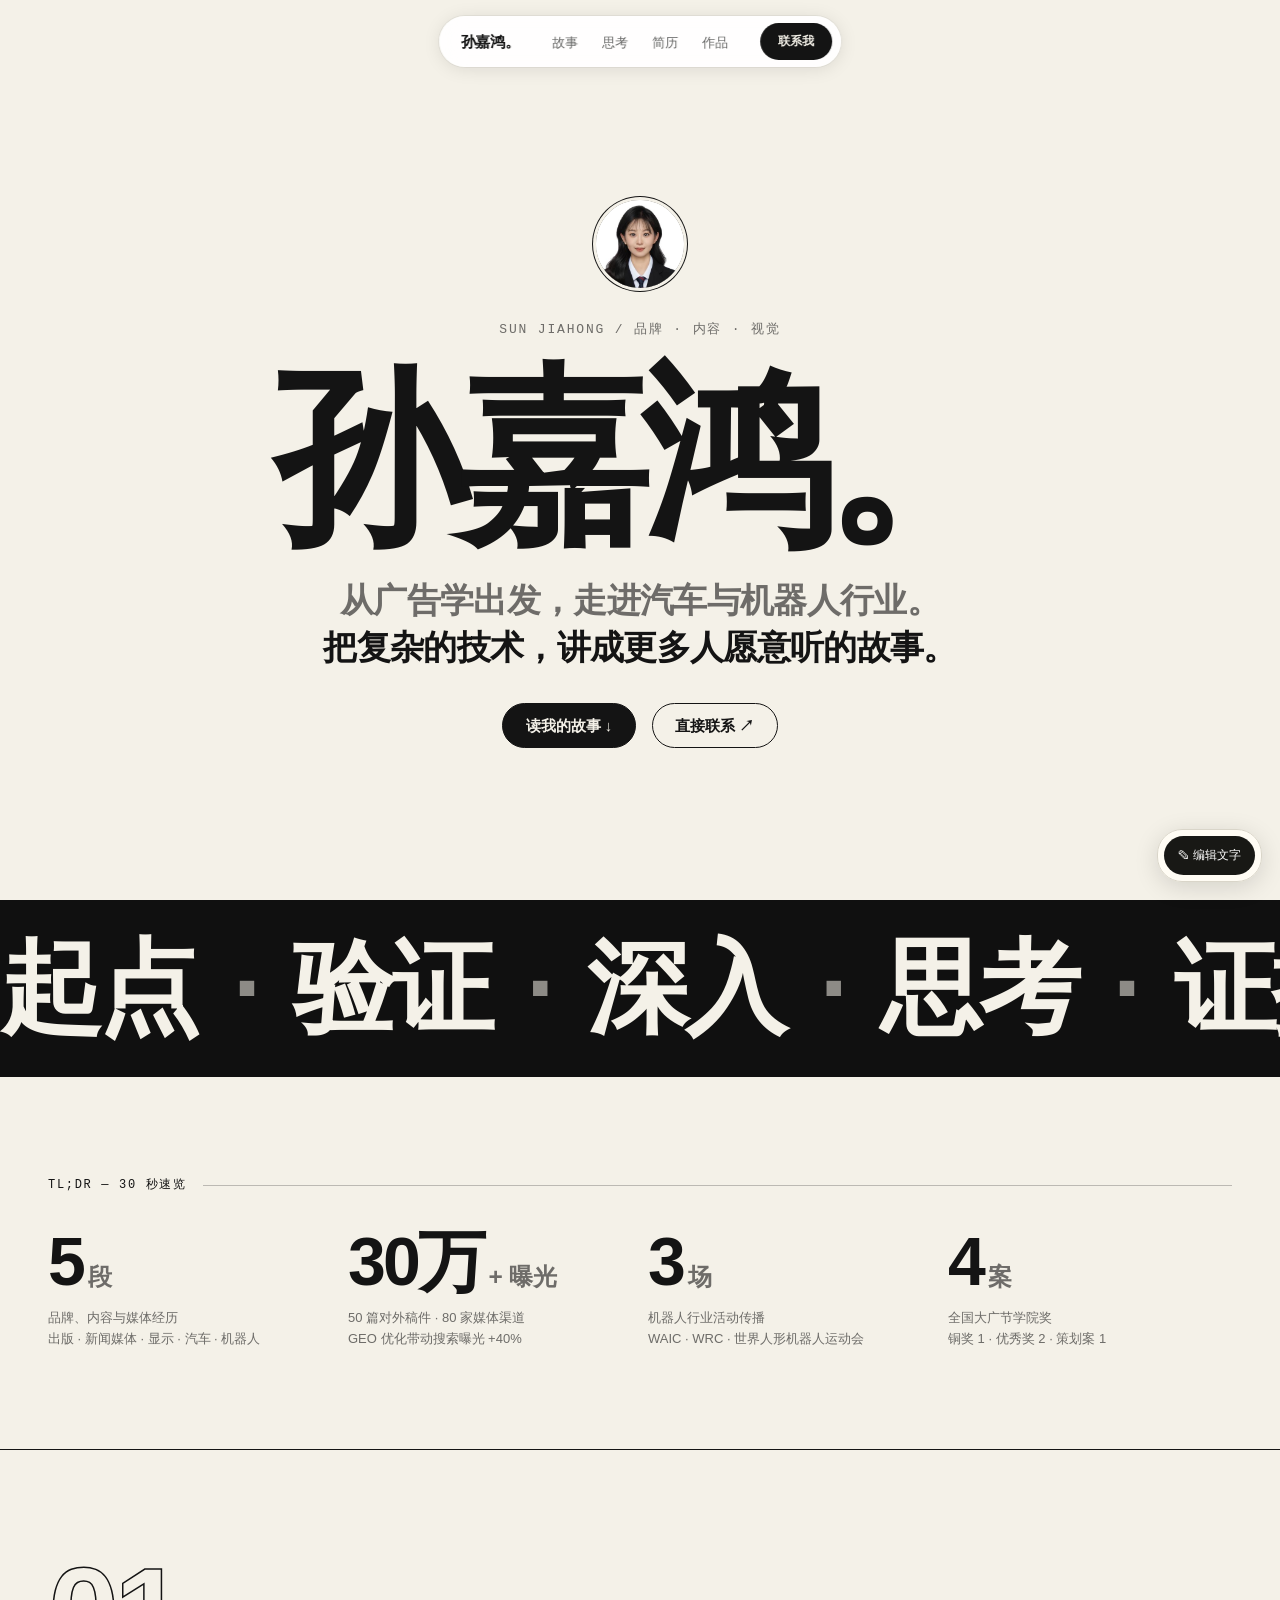
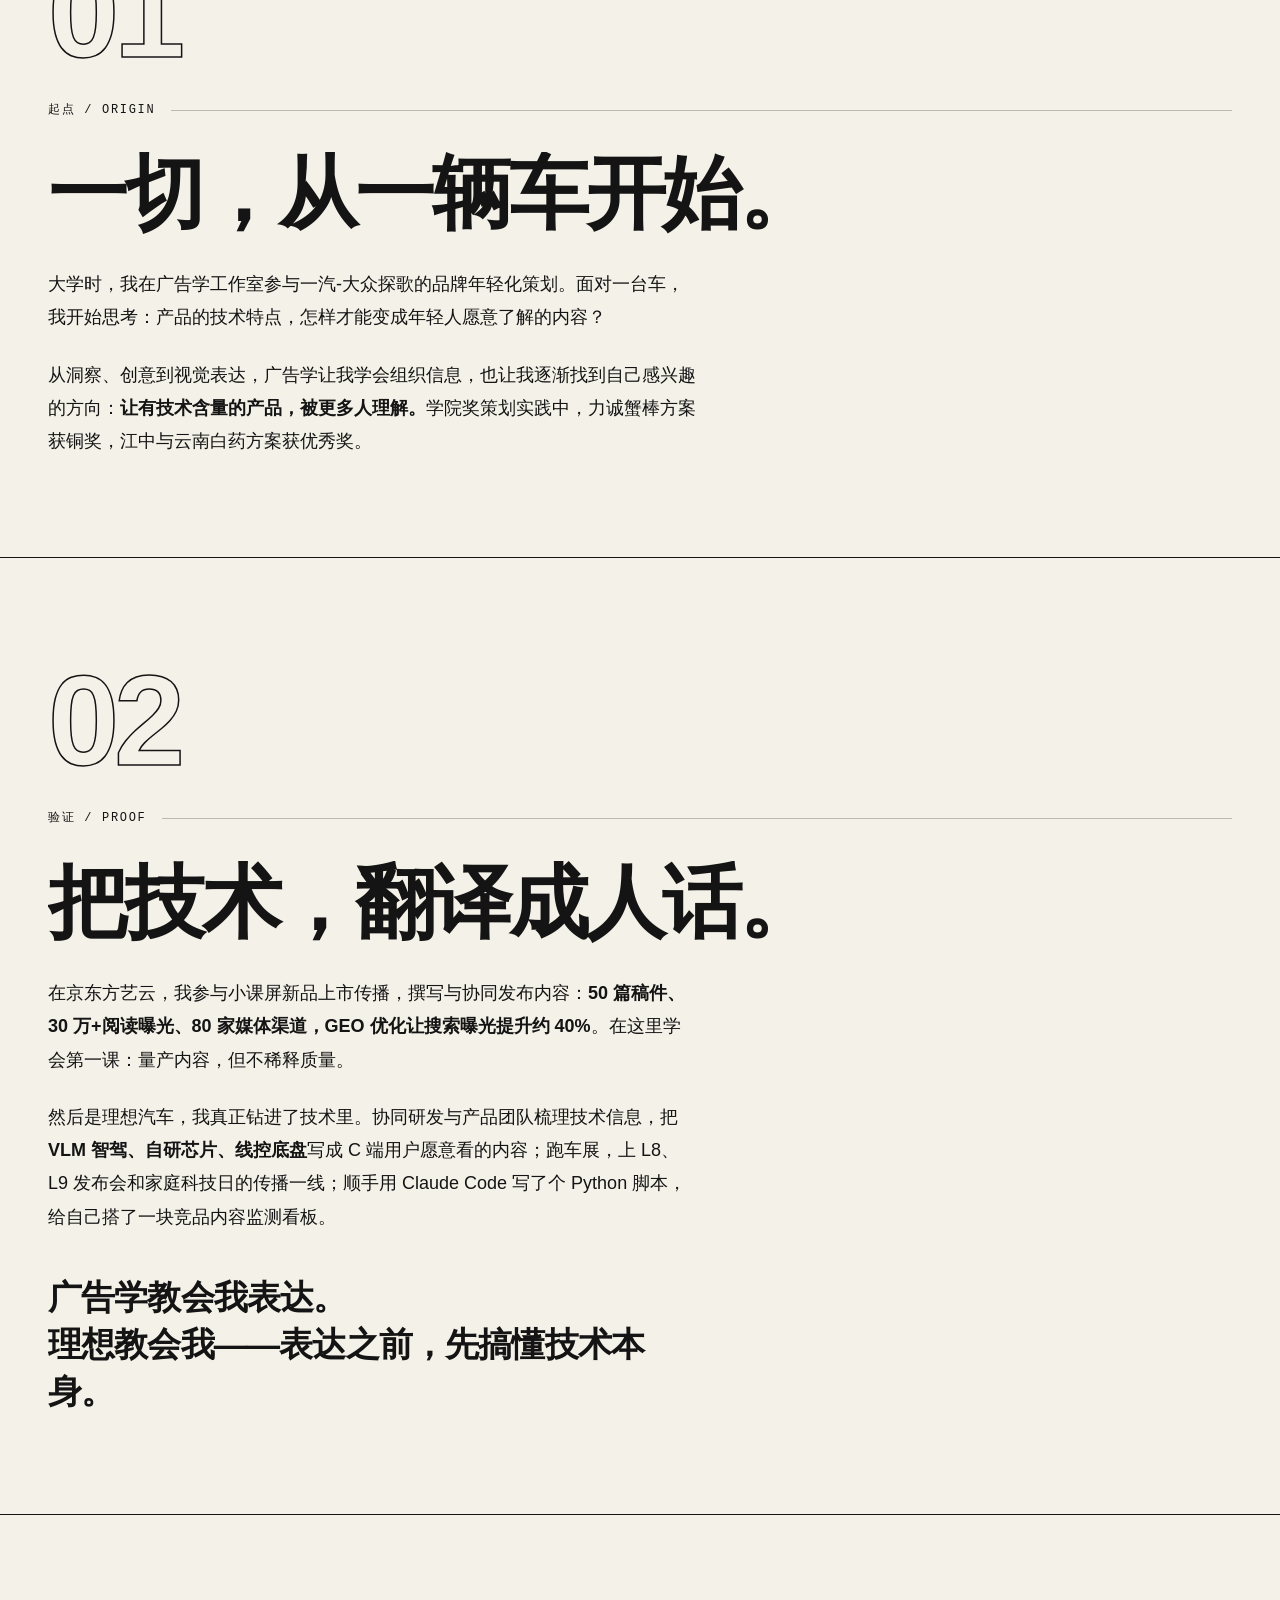
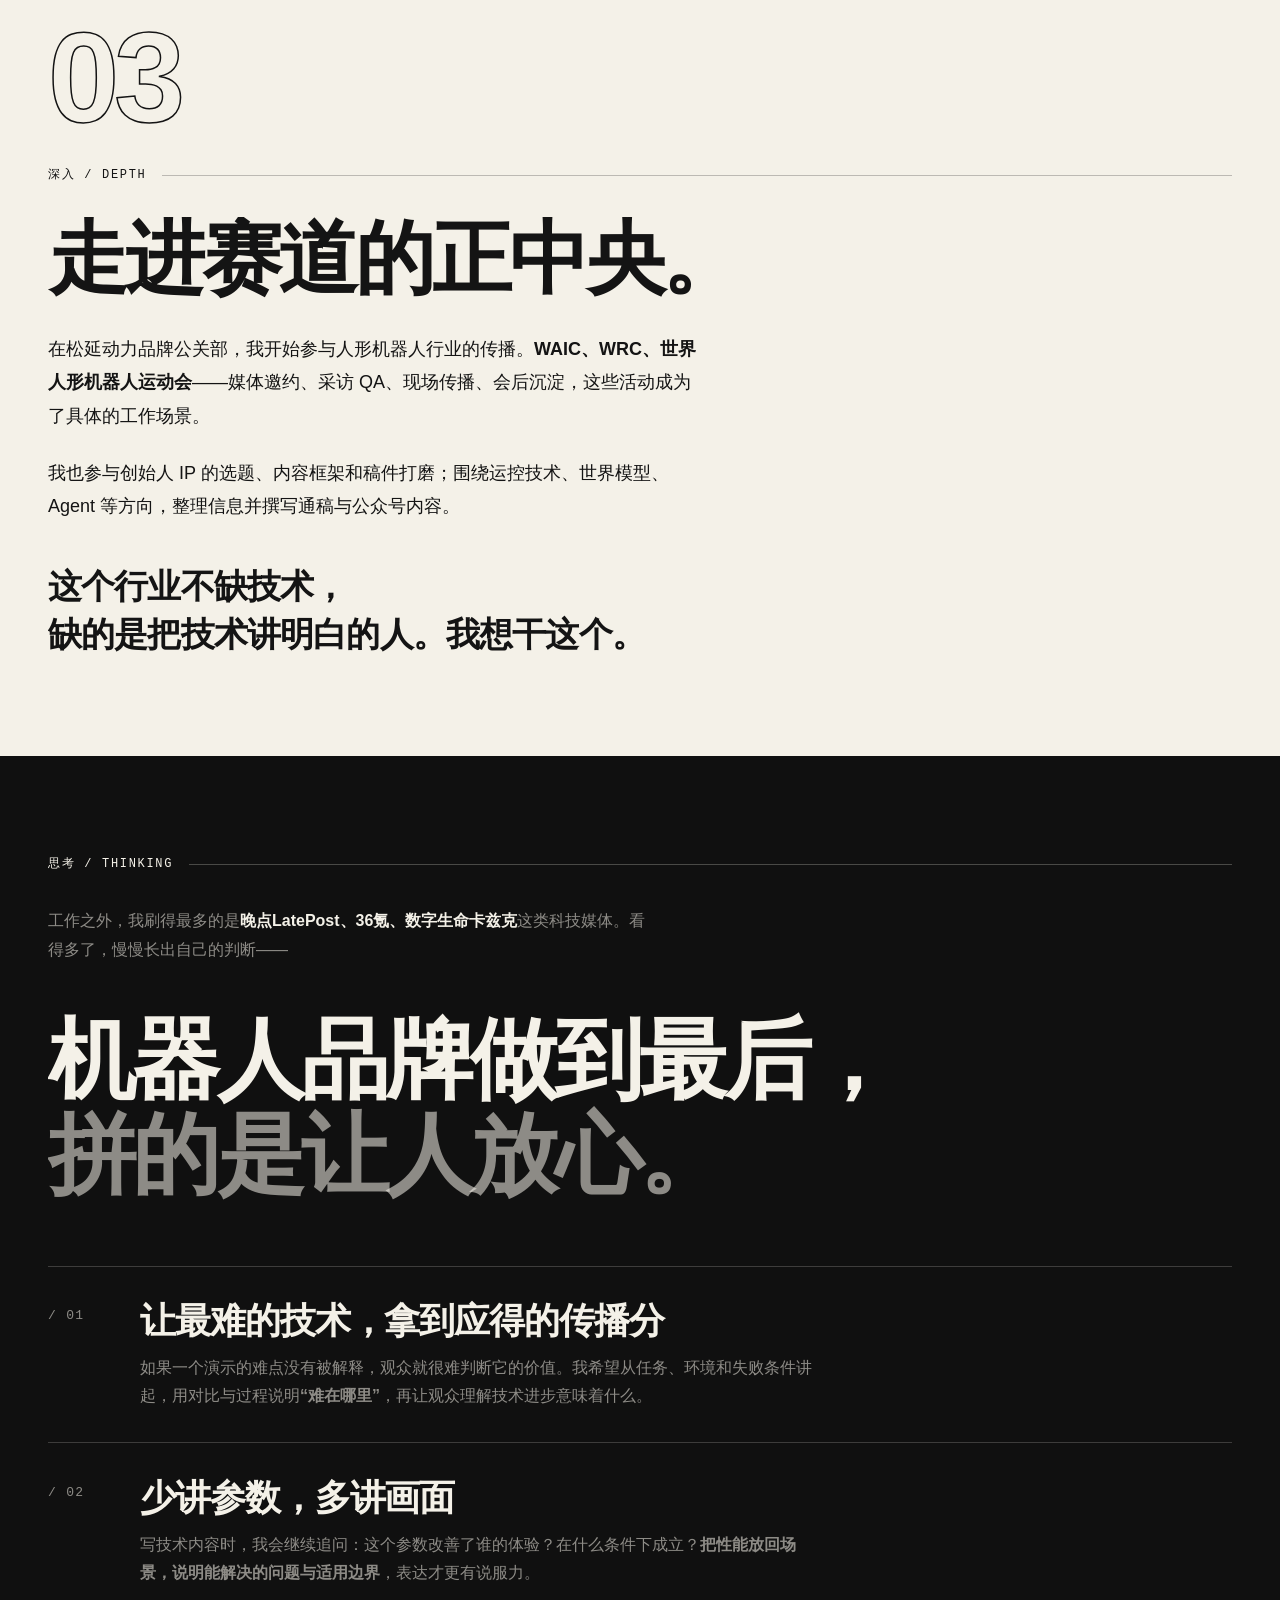
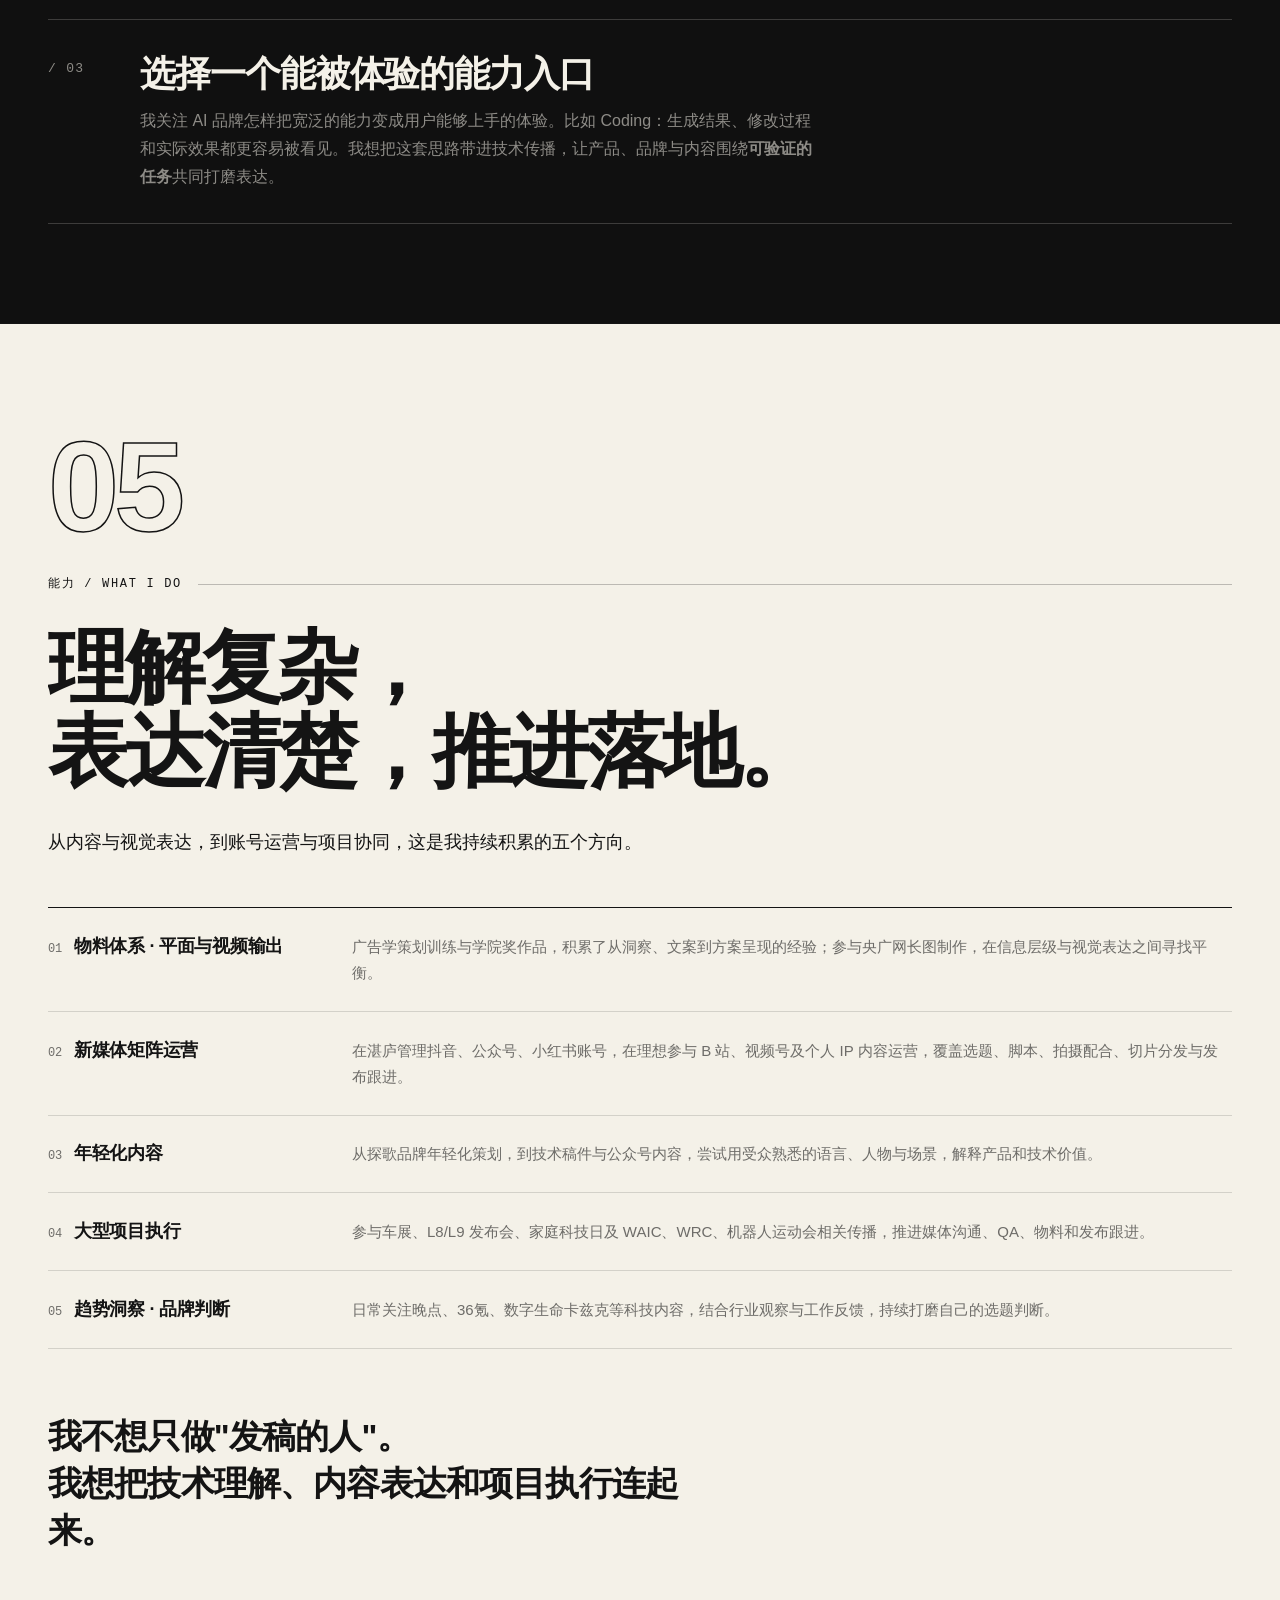
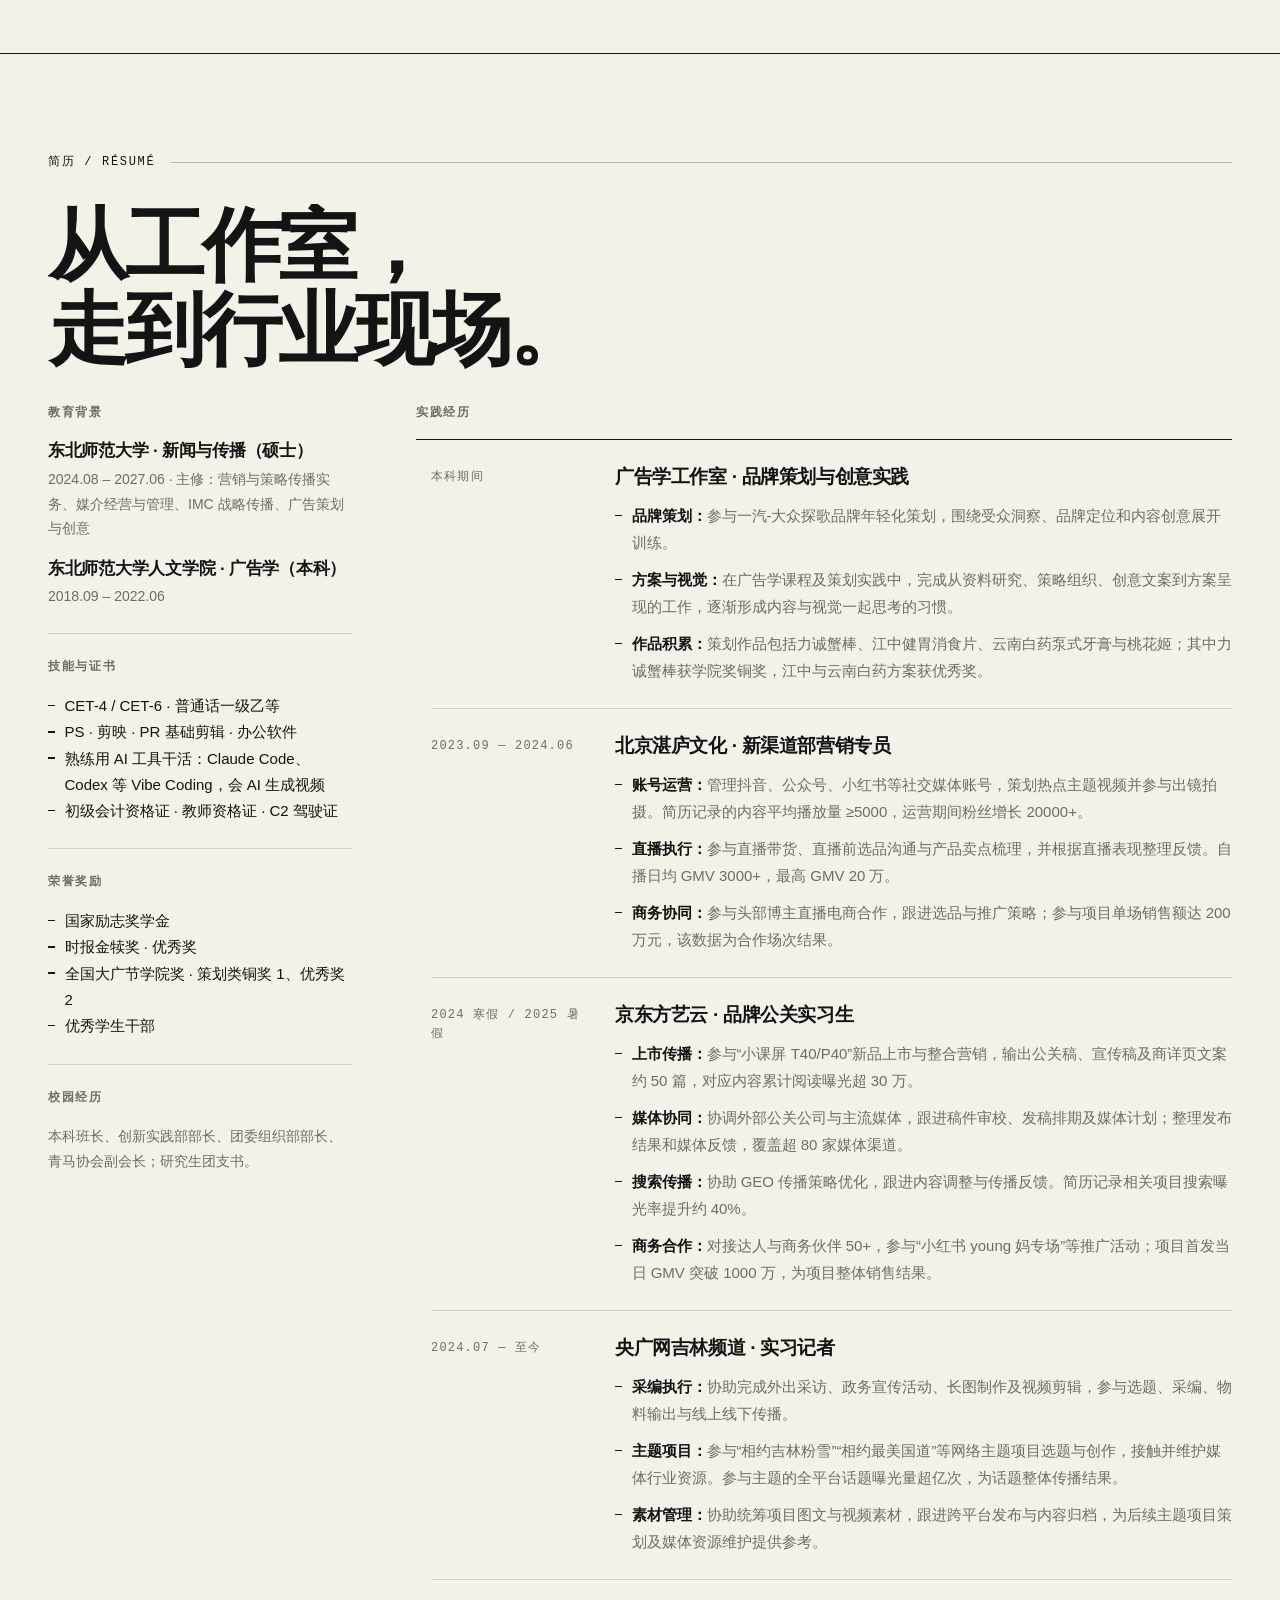
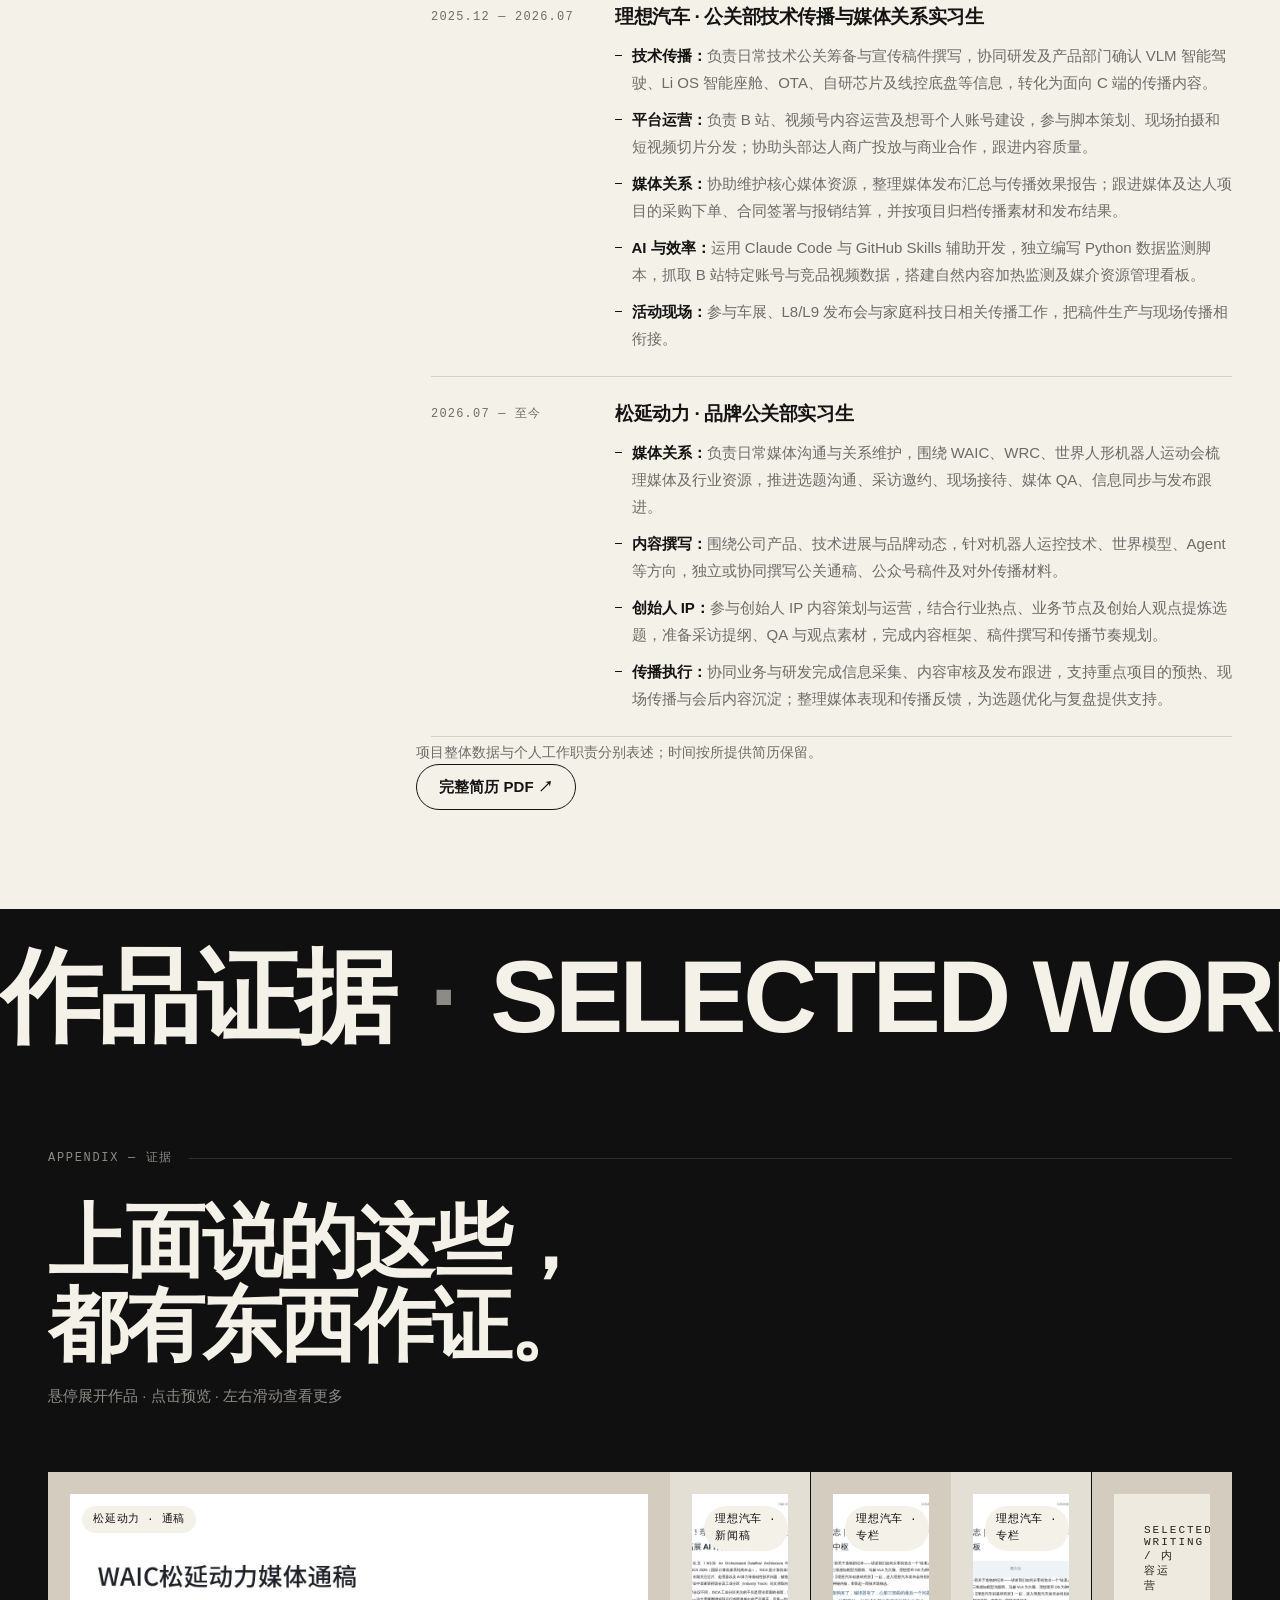
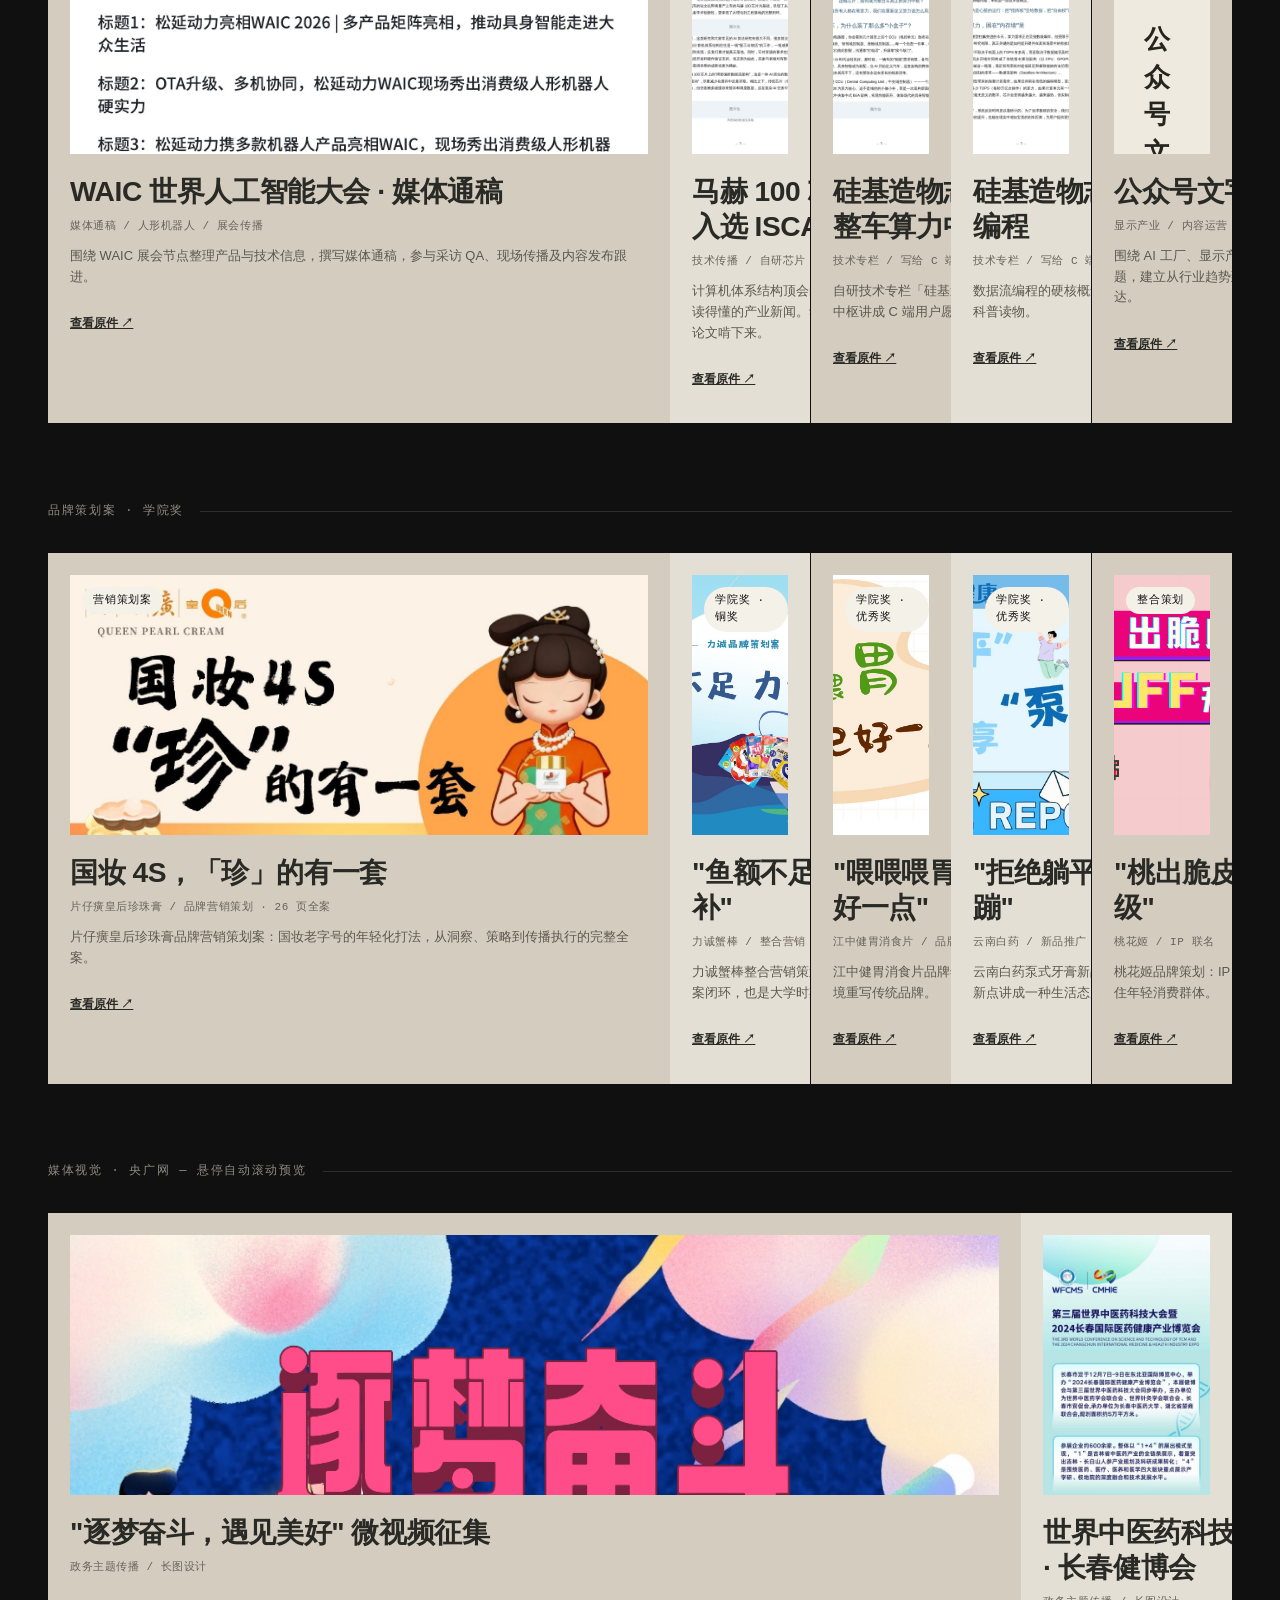
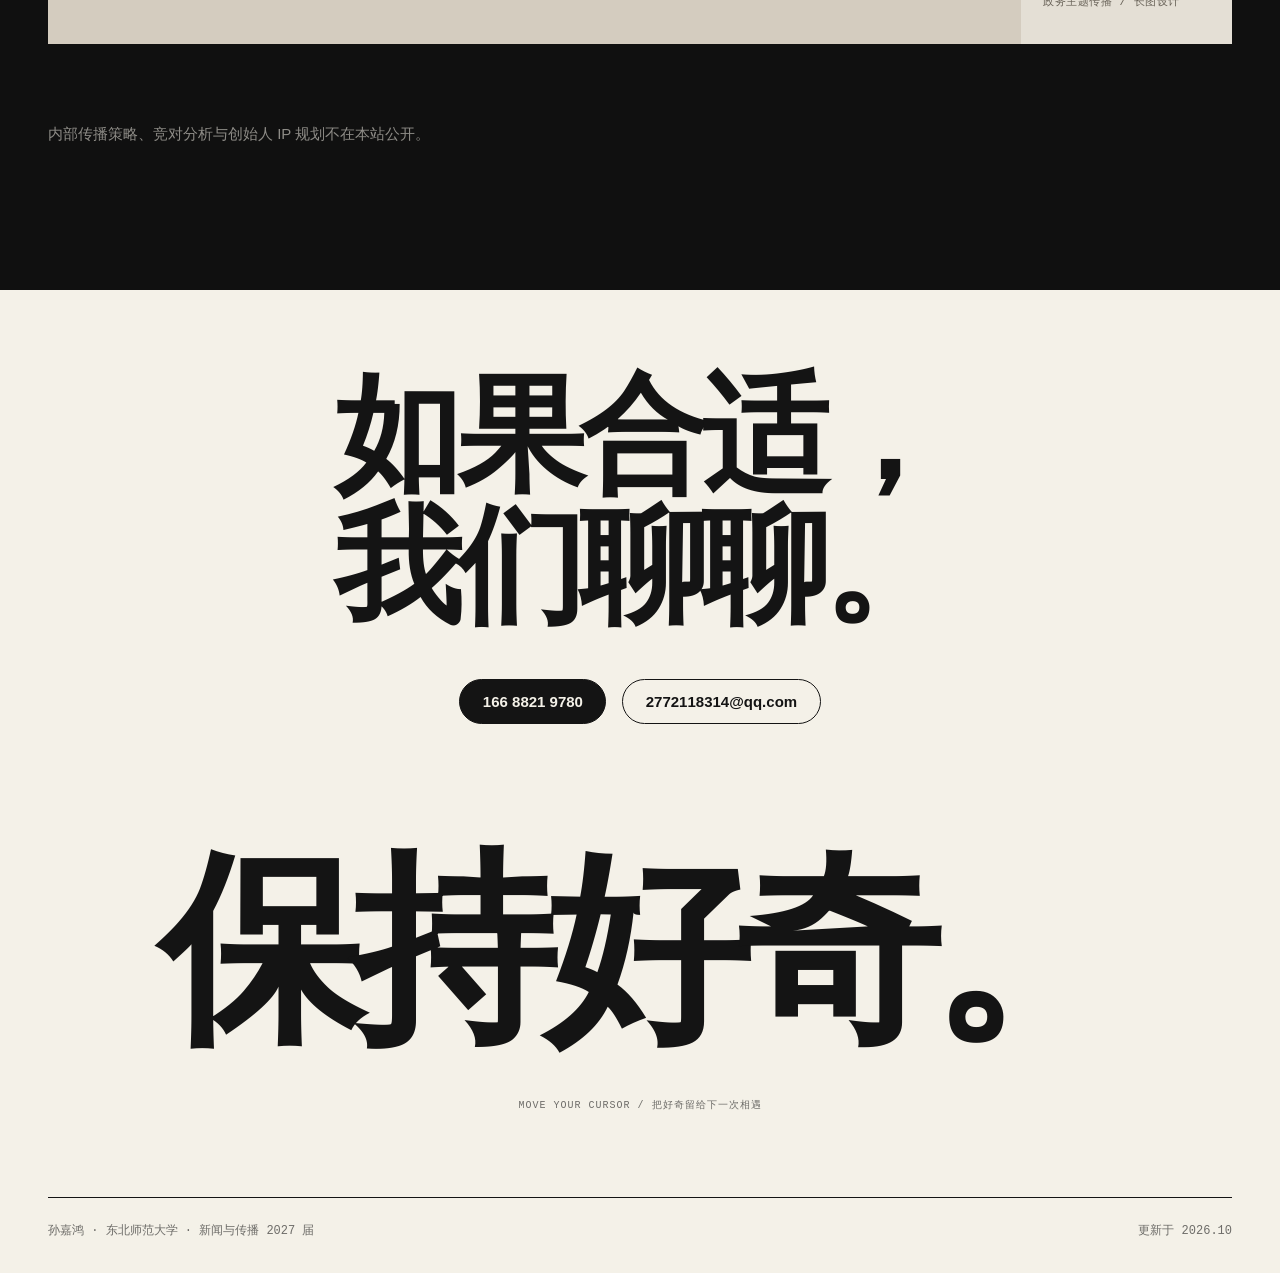
==== commit 77fee384: "Make footer contact section always visible (drop fade-up animation dependency)" ====
--- a/index.html
+++ b/index.html
@@ -784,8 +784,8 @@
 <!-- ============ FOOTER ============ -->
 <footer class="footer" id="contact">
   <div class="wrap">
-    <h2 class="footer-cta fade-up">如果合适，<br>我们聊聊。</h2>
-    <div class="footer-links fade-up">
+    <h2 class="footer-cta">如果合适，<br>我们聊聊。</h2>
+    <div class="footer-links">
       <a class="pill-link solid" href="tel:16688219780">166 8821 9780</a>
       <a class="pill-link" href="mailto:2772118314@qq.com">2772118314@qq.com</a>
     </div>
